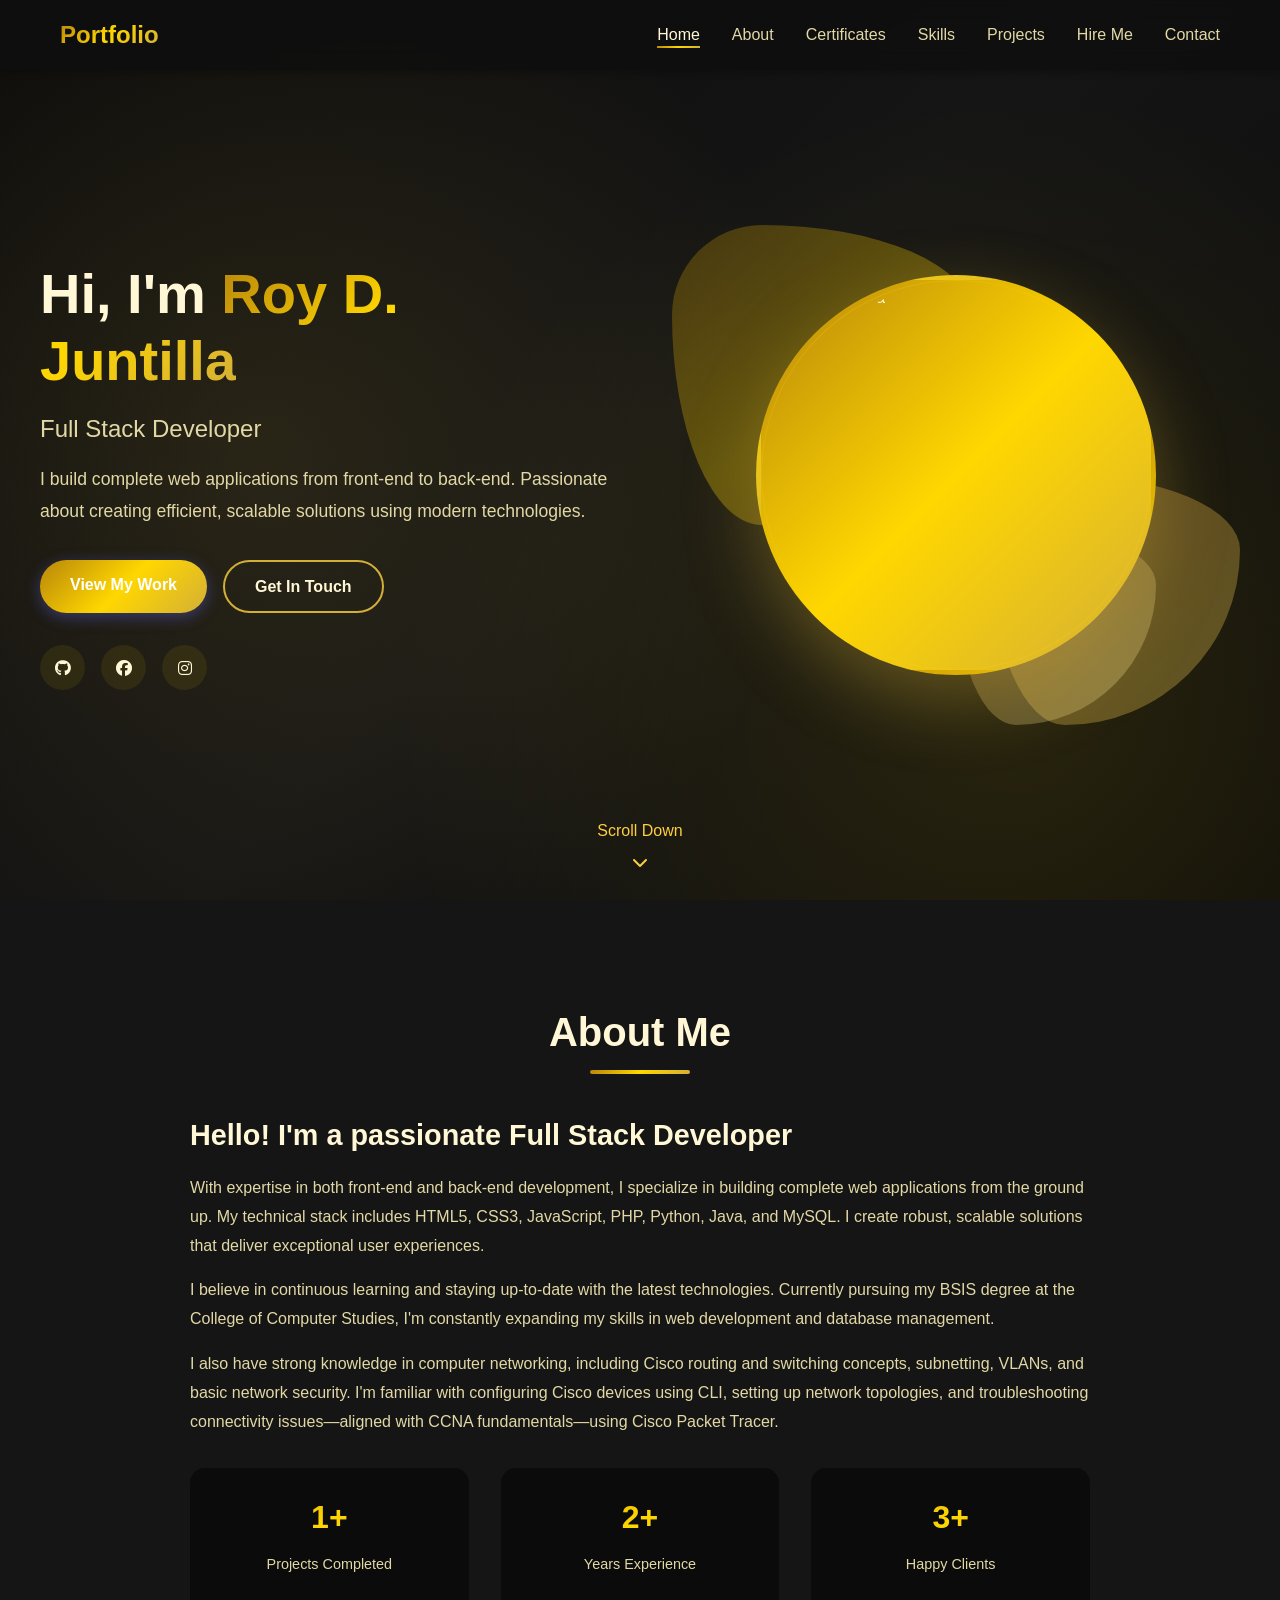
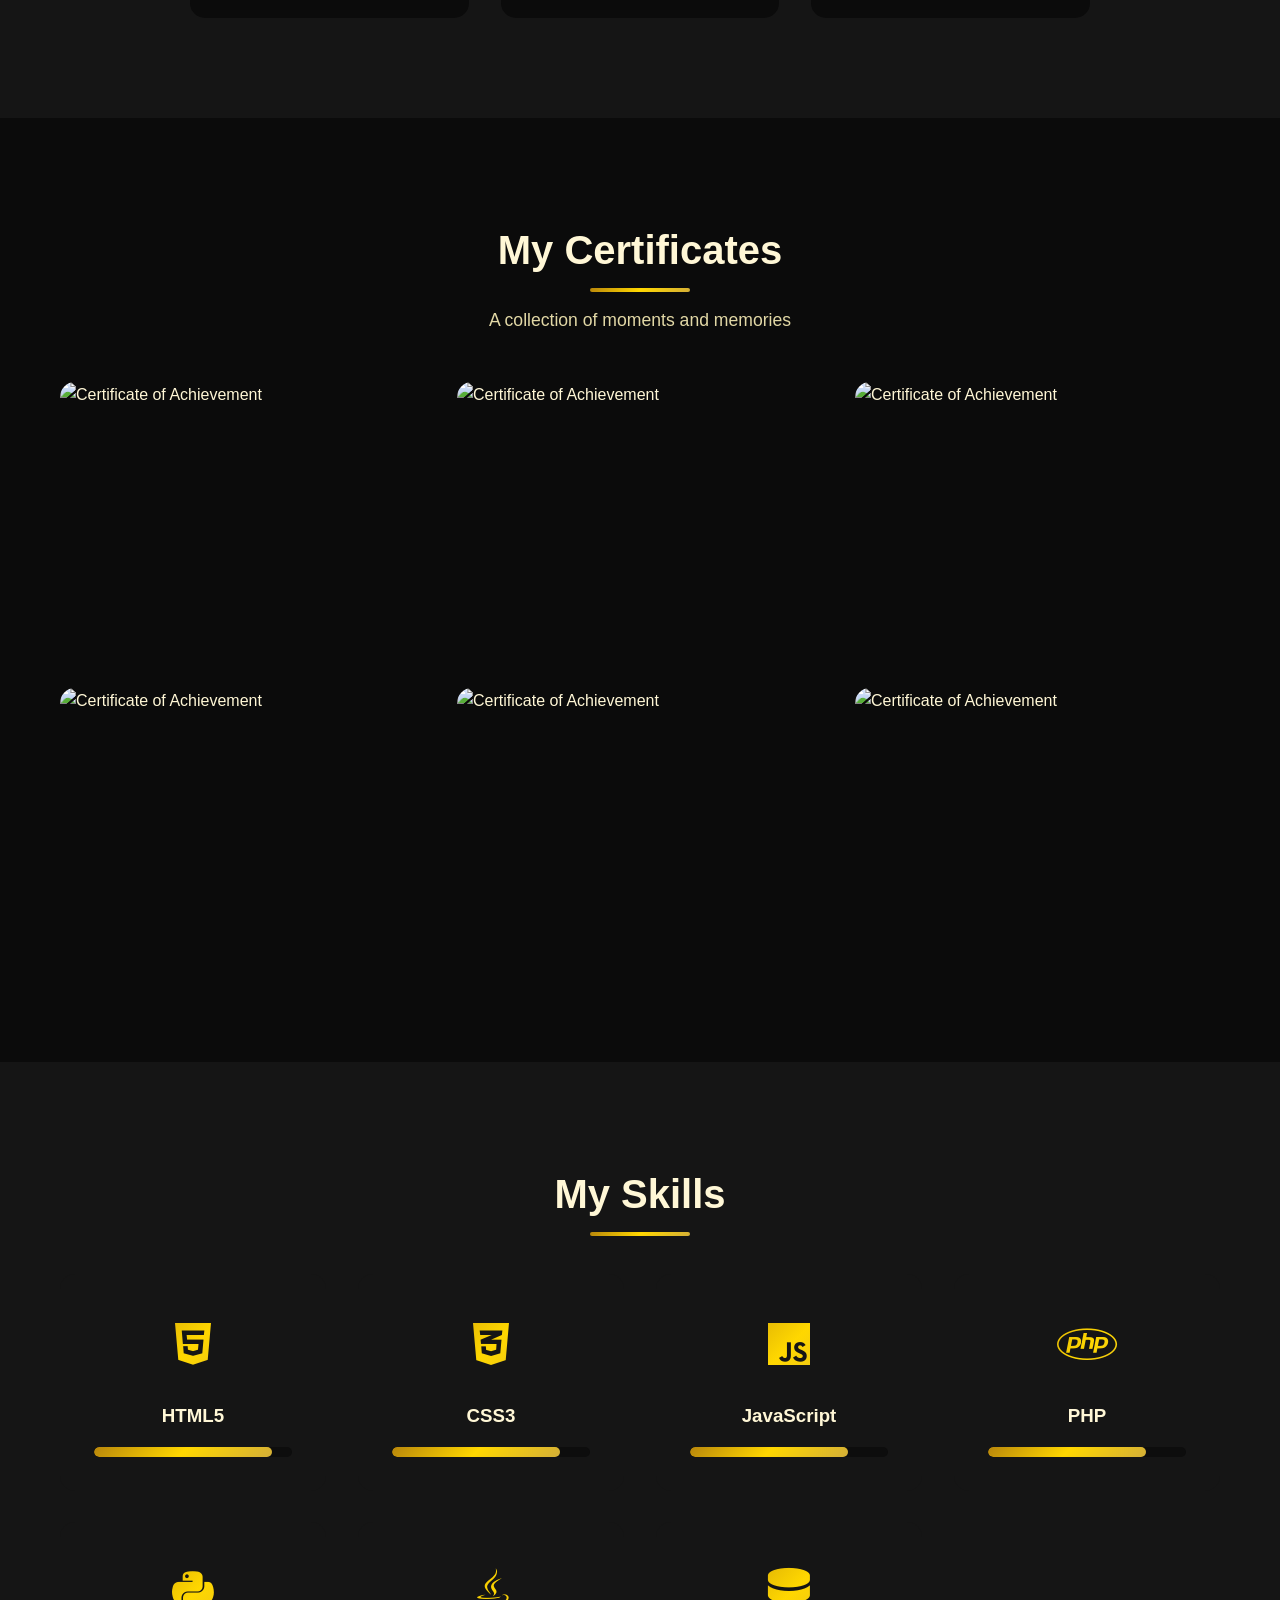
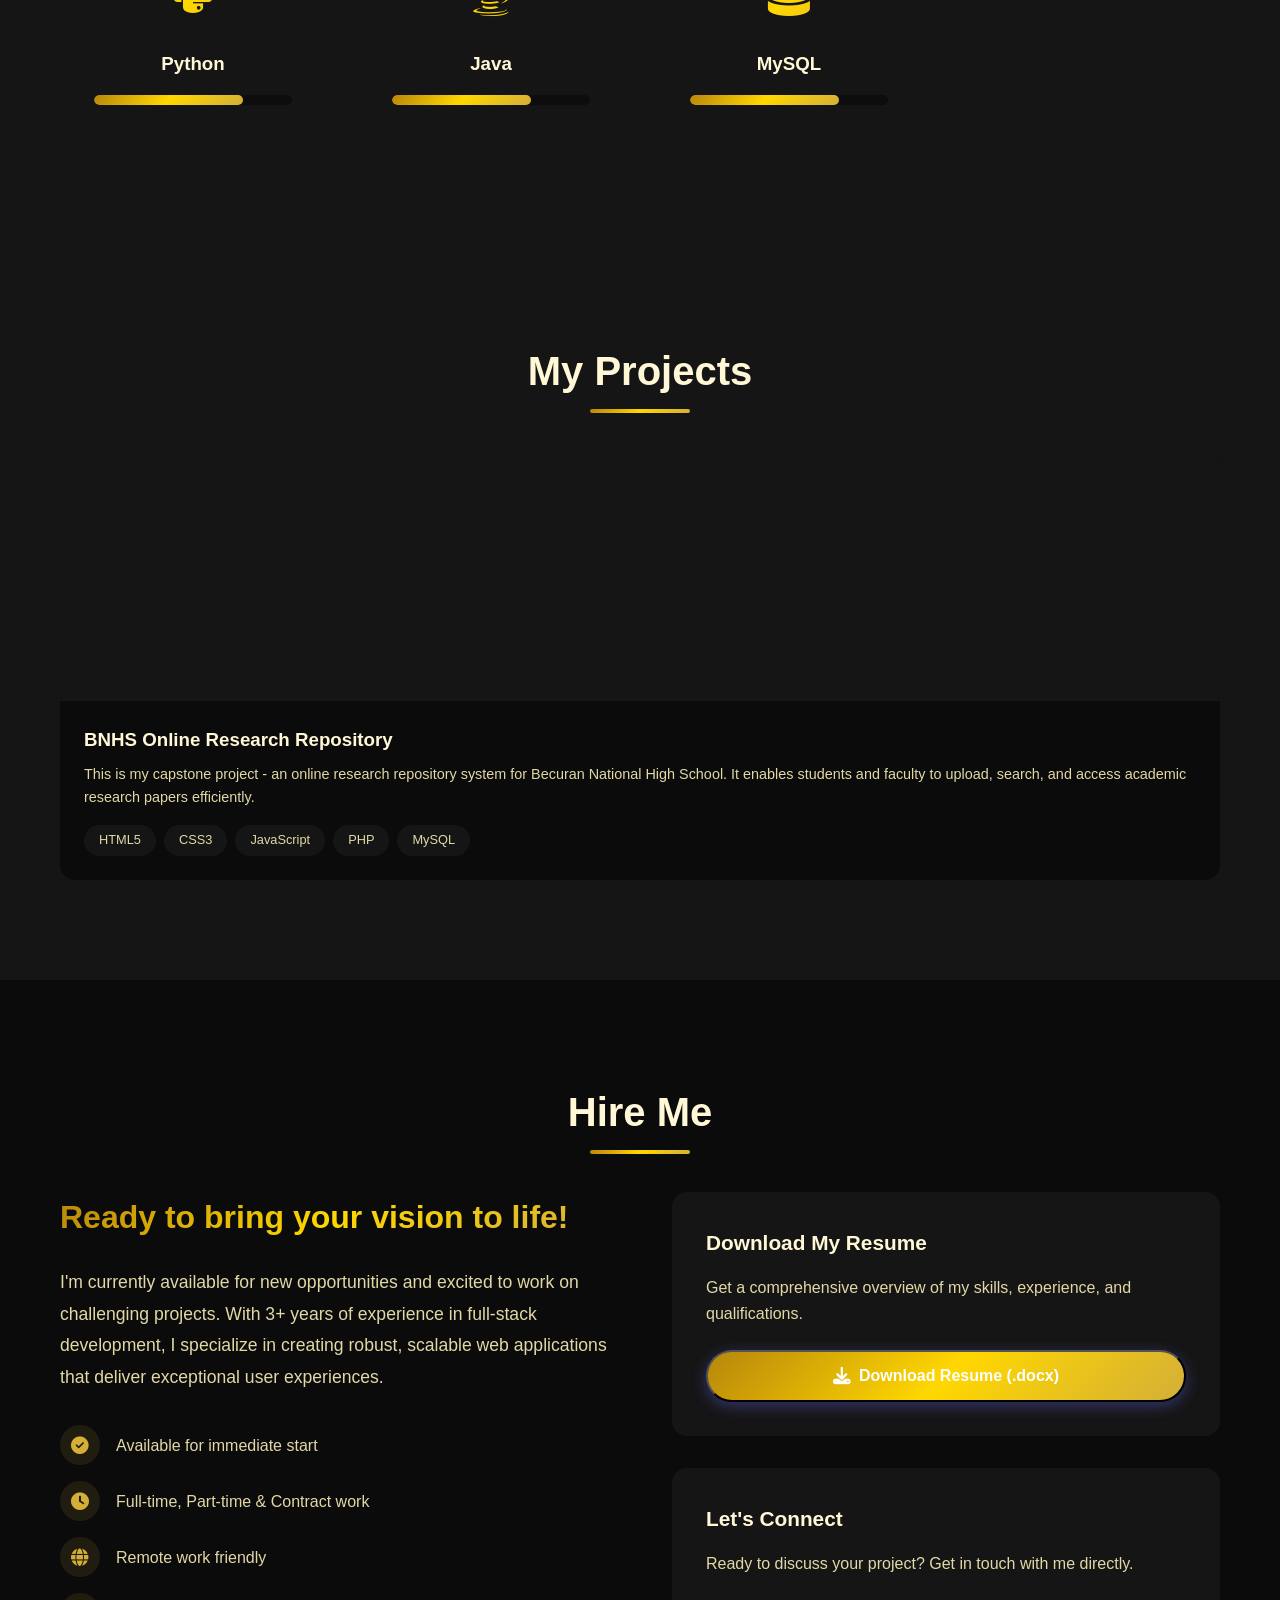
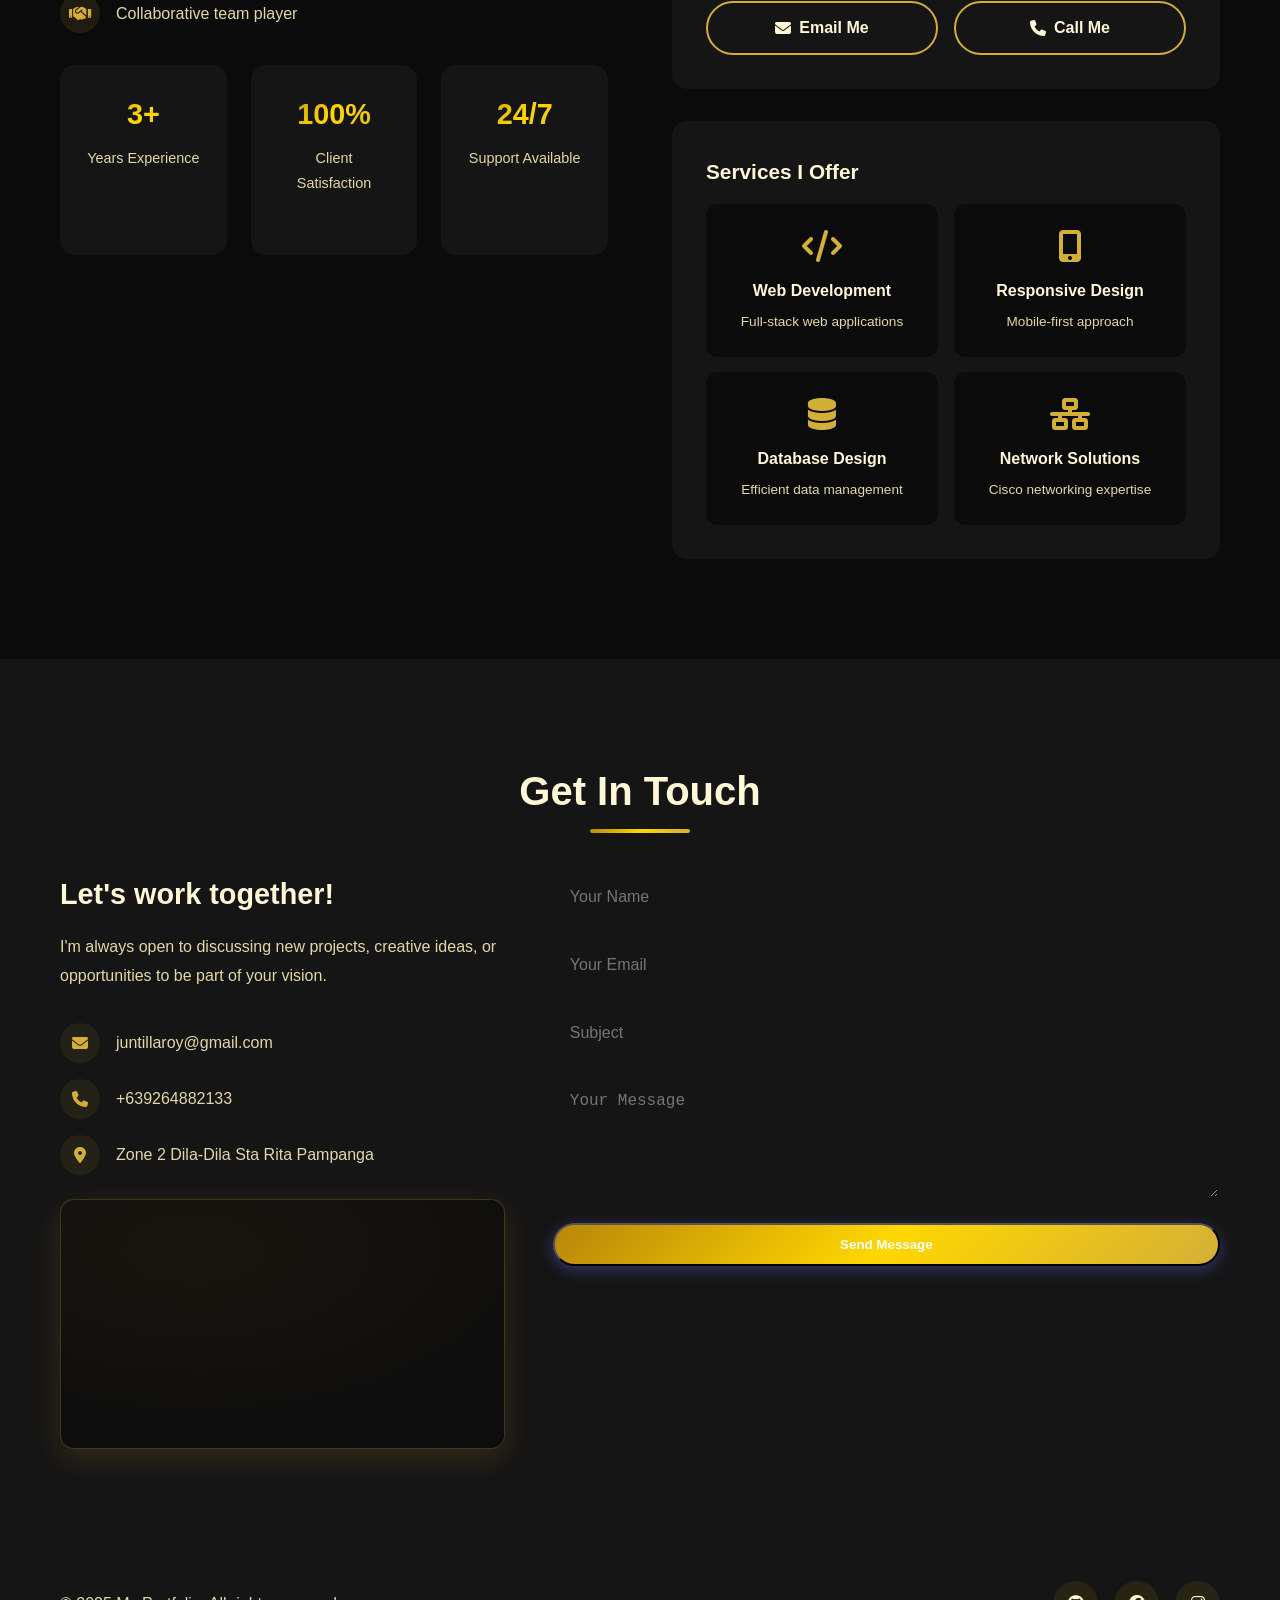
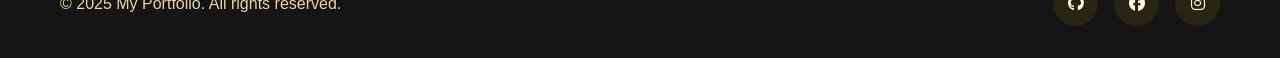
==== index.html @ 3d79cd2d "This is my Code" ====
<!DOCTYPE html>
<html lang="en">
<head>
    <meta charset="UTF-8">
    <meta name="viewport" content="width=device-width, initial-scale=1.0">
    <title>My Portfolio - Creative Developer</title>
    <link rel="stylesheet" href="style.css">
    <link rel="stylesheet" href="https://cdnjs.cloudflare.com/ajax/libs/font-awesome/6.4.0/css/all.min.css">
</head>
<body>
    <!-- Navigation -->
    <nav class="navbar">
        <div class="nav-container">
            <div class="logo">
                <span class="logo-text">Portfolio</span>
            </div>
            <ul class="nav-menu">
                <li><a href="#home" class="nav-link active">Home</a></li>
                <li><a href="#about" class="nav-link">About</a></li>
                <li><a href="#gallery" class="nav-link">Certificates</a></li>
                <li><a href="#skills" class="nav-link">Skills</a></li>
                <li><a href="#projects" class="nav-link">Projects</a></li>
                <li><a href="#hire-me" class="nav-link">Hire Me</a></li>
                <li><a href="#contact" class="nav-link">Contact</a></li>
            </ul>
            <div class="hamburger">
                <span class="bar"></span>
                <span class="bar"></span>
                <span class="bar"></span>
            </div>
        </div>
    </nav>

    <!-- Hero Section -->
    <section id="home" class="hero">
        <div class="hero-content">
            <div class="hero-text">
                <h1 class="hero-title">
                    Hi, I'm <span class="gradient-text">Roy D. Juntilla</span>
                </h1>
                <p class="hero-subtitle">Full Stack Developer</p>
                <p class="hero-description">
                    I build complete web applications from front-end to back-end.
                    Passionate about creating efficient, scalable solutions using modern technologies.
                </p>
                <div class="hero-buttons">
                    <a href="#projects" class="btn btn-primary">View My Work</a>
                    <a href="#contact" class="btn btn-secondary">Get In Touch</a>
                </div>
                <div class="social-links">
                    <a href="https://github.com/starbucks2" target="_blank" class="social-icon"><i class="fab fa-github"></i></a>
                    <a href="https://web.facebook.com/roy.juntilla.77" target="_blank" class="social-icon"><i class="fab fa-facebook"></i></a>
                    <a href="https://www.instagram.com/syntaxroy/" target="_blank" class="social-icon"><i class="fab fa-instagram"></i></a>
                </div>
            </div>
            <div class="hero-image">
                <div class="image-container tilt">
                    <img src="images/RDJ2.jpg" alt="Roy D. Juntilla" class="profile-pic">
                    <div class="floating-shape shape-1"></div>
                    <div class="floating-shape shape-2"></div>
                    <div class="floating-shape shape-3"></div>
                </div>
            </div>
        </div>
        <div class="scroll-indicator">
            <span>Scroll Down</span>
            <i class="fas fa-chevron-down"></i>
        </div>
    </section>

    <!-- About Section -->
    <section id="about" class="about">
        <div class="container">
            <h2 class="section-title">About Me</h2>
            <div class="about-content">
                <div class="about-text">
                    <h3>Hello! I'm a passionate Full Stack Developer</h3>
                    <p>
                        With expertise in both front-end and back-end development, I specialize in building
                        complete web applications from the ground up. My technical stack includes HTML5, CSS3,
                        JavaScript, PHP, Python, Java, and MySQL. I create robust, scalable solutions that
                        deliver exceptional user experiences.
                    </p>
                    <p>
                        I believe in continuous learning and staying up-to-date with the latest technologies.
                        Currently pursuing my BSIS degree at the College of Computer Studies, I'm constantly
                        expanding my skills in web development and database management.
                    </p>
                    <p>
                        I also have strong knowledge in computer networking, including Cisco routing and switching
                        concepts, subnetting, VLANs, and basic network security. I'm familiar with configuring
                        Cisco devices using CLI, setting up network topologies, and troubleshooting connectivity
                        issues—aligned with CCNA fundamentals—using Cisco Packet Tracer.
                    </p>
                    <div class="about-stats">
                        <div class="stat-item">
                            <h4>1</h4>
                            <p>Projects Completed</p>
                        </div>
                        <div class="stat-item">
                            <h4>3+</h4>
                            <p>Years Experience</p>
                        </div>
                        <div class="stat-item">
                            <h4>5</h4>
                            <p>Happy Clients</p>
                        </div>
                    </div>
                </div>
            </div>
        </div>
    </section>

    <!-- Gallery Section -->
    <section id="gallery" class="gallery">
        <div class="container">
            <h2 class="section-title">My Certificates</h2>
            <p class="gallery-description">A collection of moments and memories</p>
            <div class="gallery-grid">
                <div class="gallery-item tilt">
                    <img src="images/pmi.jpg" alt="Certificate of Achievement">
                    <div class="gallery-overlay">
                        <h3>PMI</h3>
                        <p>Project Management Institute</p>
                    </div>
                </div>
                <div class="gallery-item tilt">
                    <img src="images/ircite.jpg" alt="Certificate of Achievement">
                    <div class="gallery-overlay">
                        <h3>IRCITE</h3>
                        <p>Information Systems</p>
                    </div>
                </div>
                <div class="gallery-item tilt">
                    <img src="images/seminar.jpg" alt="Certificate of Achievement">
                    <div class="gallery-overlay">
                        <h3>Seminar</h3>
                        <p>Information Systems</p>
                    </div>
                </div>
                <div class="gallery-item tilt">
                    <img src="images/html.jpg" alt="Certificate of Achievement">
                    <div class="gallery-overlay">
                        <h3>HTML Essentials</h3>
                        <p>HTML5</p>
                    </div>
                </div>
                <div class="gallery-item tilt">
                    <img src="images/english.jpg" alt="Certificate of Achievement">
                    <div class="gallery-overlay">
                        <h3>English IT</h3>
                        <p>English for Information Technology</p>
                    </div>
                </div>
                <div class="gallery-item tilt">
                    <img src="images/data.jpg" alt="Certificate of Achievement">
                    <div class="gallery-overlay">
                        <h3>Data Science</h3>
                        <p>Introduction to Data Science</p>
                    </div>
                </div>
            </div>
        </div>
    </section>

    <!-- Lightbox Modal for Certificates -->
    <div class="lightbox" id="lightbox" aria-hidden="true" role="dialog" aria-label="Certificate Viewer">
        <button class="lightbox-close" id="lightboxClose" aria-label="Close">
            <i class="fas fa-times"></i>
        </button>
        <img id="lightboxImage" alt="Certificate preview" />
    </div>

    <!-- Skills Section -->
    <section id="skills" class="skills">
        <div class="container">
            <h2 class="section-title">My Skills</h2>
            <div class="skills-grid">
                <div class="skill-card tilt">
                    <div class="skill-icon">
                        <i class="fab fa-html5"></i>
                    </div>
                    <h3>HTML5</h3>
                    <div class="skill-bar">
                        <div class="skill-progress" data-progress="90"></div>
                    </div>
                </div>
                <div class="skill-card tilt">
                    <div class="skill-icon">
                        <i class="fab fa-css3-alt"></i>
                    </div>
                    <h3>CSS3</h3>
                    <div class="skill-bar">
                        <div class="skill-progress" data-progress="85"></div>
                    </div>
                </div>
                <div class="skill-card tilt">
                    <div class="skill-icon">
                        <i class="fab fa-js"></i>
                    </div>
                    <h3>JavaScript</h3>
                    <div class="skill-bar">
                        <div class="skill-progress" data-progress="80"></div>
                    </div>
                </div>
                <div class="skill-card tilt">
                    <div class="skill-icon">
                        <i class="fab fa-php"></i>
                    </div>
                    <h3>PHP</h3>
                    <div class="skill-bar">
                        <div class="skill-progress" data-progress="80"></div>
                    </div>
                </div>
                <div class="skill-card tilt">
                    <div class="skill-icon">
                        <i class="fab fa-python"></i>
                    </div>
                    <h3>Python</h3>
                    <div class="skill-bar">
                        <div class="skill-progress" data-progress="75"></div>
                    </div>
                </div>
                <div class="skill-card tilt">
                    <div class="skill-icon">
                        <i class="fab fa-java"></i>
                    </div>
                    <h3>Java</h3>
                    <div class="skill-bar">
                        <div class="skill-progress" data-progress="70"></div>
                    </div>
                </div>
                <div class="skill-card tilt">
                    <div class="skill-icon">
                        <i class="fas fa-database"></i>
                    </div>
                    <h3>MySQL</h3>
                    <div class="skill-bar">
                        <div class="skill-progress" data-progress="75"></div>
                    </div>
                </div>
            </div>
        </div>
    </section>

    <!-- Projects Section -->
    <section id="projects" class="projects">
        <div class="container">
            <h2 class="section-title">My Projects</h2>
            <div class="projects-grid">
                <div class="project-card tilt">
                    <div class="project-image" style="background: url('Bnhslogo.png') center/contain no-repeat, #151515; min-height: 250px; display: flex; align-items: center; justify-content: center;">
                        <div class="project-overlay">
                            <a href="https://bnhsresearchhub.com" target="_blank" class="project-link"><i class="fas fa-external-link-alt"></i></a>
                        </div>
                    </div>
                    <div class="project-info">
                        <h3>BNHS Online Research Repository </h3>
                        <p>This is my capstone project - an online research repository system for Becuran National High School. It enables students and faculty to upload, search, and access academic research papers efficiently.</p>
                        <div class="project-tags">
                            <span class="tag">HTML5</span>
                            <span class="tag">CSS3</span>
                            <span class="tag">JavaScript</span>
                            <span class="tag">PHP</span>
                            <span class="tag">MySQL</span>
                        </div>
                    </div>
                </div>
            </div>
        </div>
    </section>

    <!-- Hire Me Section -->
    <section id="hire-me" class="hire-me">
        <div class="container">
            <h2 class="section-title">Hire Me</h2>
            <div class="hire-me-content">
                <div class="hire-me-text">
                    <h3>Ready to bring your vision to life!</h3>
                    <p>
                        I'm currently available for new opportunities and excited to work on challenging projects.
                        With 3+ years of experience in full-stack development, I specialize in creating robust,
                        scalable web applications that deliver exceptional user experiences.
                    </p>
                    <div class="availability-info">
                        <div class="availability-item">
                            <i class="fas fa-check-circle"></i>
                            <span>Available for immediate start</span>
                        </div>
                        <div class="availability-item">
                            <i class="fas fa-clock"></i>
                            <span>Full-time, Part-time & Contract work</span>
                        </div>
                        <div class="availability-item">
                            <i class="fas fa-globe"></i>
                            <span>Remote work friendly</span>
                        </div>
                        <div class="availability-item">
                            <i class="fas fa-handshake"></i>
                            <span>Collaborative team player</span>
                        </div>
                    </div>
                    <div class="hire-me-stats">
                        <div class="hire-stat-item">
                            <h4>3+</h4>
                            <p>Years Experience</p>
                        </div>
                        <div class="hire-stat-item">
                            <h4>100%</h4>
                            <p>Client Satisfaction</p>
                        </div>
                        <div class="hire-stat-item">
                            <h4>24/7</h4>
                            <p>Support Available</p>
                        </div>
                    </div>
                </div>
                <div class="hire-me-actions">
                    <div class="resume-download">
                        <h4>Download My Resume</h4>
                        <p>Get a comprehensive overview of my skills, experience, and qualifications.</p>
                        <button id="downloadResume" class="btn btn-primary download-btn">
                            <i class="fas fa-download"></i>
                            Download Resume (.docx)
                        </button>
                    </div>
                    <div class="contact-quick">
                        <h4>Let's Connect</h4>
                        <p>Ready to discuss your project? Get in touch with me directly.</p>
                        <div class="quick-contact-buttons">
                            <a href="mailto:juntillaroy@gmail.com" class="btn btn-secondary">
                                <i class="fas fa-envelope"></i>
                                Email Me
                            </a>
                            <a href="tel:+639264882133" class="btn btn-secondary">
                                <i class="fas fa-phone"></i>
                                Call Me
                            </a>
                        </div>
                    </div>
                    <div class="services-offered">
                        <h4>Services I Offer</h4>
                        <div class="services-grid">
                            <div class="service-item tilt">
                                <i class="fas fa-code"></i>
                                <h5>Web Development</h5>
                                <p>Full-stack web applications</p>
                            </div>
                            <div class="service-item tilt">
                                <i class="fas fa-mobile-alt"></i>
                                <h5>Responsive Design</h5>
                                <p>Mobile-first approach</p>
                            </div>
                            <div class="service-item tilt">
                                <i class="fas fa-database"></i>
                                <h5>Database Design</h5>
                                <p>Efficient data management</p>
                            </div>
                            <div class="service-item tilt">
                                <i class="fas fa-network-wired"></i>
                                <h5>Network Solutions</h5>
                                <p>Cisco networking expertise</p>
                            </div>
                        </div>
                    </div>
                </div>
            </div>
        </div>
    </section>

    <!-- Contact Section -->
    <section id="contact" class="contact">
        <div class="container">
            <h2 class="section-title">Get In Touch</h2>
            <div class="contact-content">
                <div class="contact-info">
                    <h3>Let's work together!</h3>
                    <p>I'm always open to discussing new projects, creative ideas, or opportunities to be part of your vision.</p>
                    <div class="contact-details">
                        <div class="contact-item">
                            <i class="fas fa-envelope"></i>
                            <span>juntillaroy@gmail.com</span>
                        </div>
                        <div class="contact-item">
                            <i class="fas fa-phone"></i>
                            <span>+639264882133</span>
                        </div>
                        <div class="contact-item">
                            <i class="fas fa-map-marker-alt"></i>
                            <span>Zone 2 Dila-Dila Sta Rita Pampanga</span>
                        </div>
                    </div>
                    <!-- Embedded Google Map -->
                    <div class="map-container tilt" aria-label="Google Map location">
                        <iframe
                            title="Location Map"
                            src="https://www.google.com/maps/embed?pb=!1m16!1m12!1m3!1d963.40173751096!2d120.58262903022155!3d15.01450837509716!2m3!1f0!2f0!3f0!3m2!1i1024!2i768!4f13.1!2m1!1sZone%202%20Dila-Dila%20Sta%20Rita%20Pampang!5e0!3m2!1sen!2sph!4v1762928130673!5m2!1sen!2sph"
                            width="600" height="450" style="border:0;"
                            allowfullscreen=""
                            loading="lazy"
                            referrerpolicy="no-referrer-when-downgrade"></iframe>
                    </div>
                </div>
                <form class="contact-form">
                    <div class="form-group">
                        <input type="text" placeholder="Your Name" required>
                    </div>
                    <div class="form-group">
                        <input type="email" placeholder="Your Email" required>
                    </div>
                    <div class="form-group">
                        <input type="text" placeholder="Subject" required>
                    </div>
                    <div class="form-group">
                        <textarea placeholder="Your Message" rows="5" required></textarea>
                    </div>
                    <button type="submit" class="btn btn-primary">Send Message</button>
                </form>
            </div>
        </div>
    </section>

    <!-- Footer -->
    <footer class="footer">
        <div class="container">
            <p>&copy; 2025 My Portfolio. All rights reserved.</p>
            <div class="footer-social">
                <a href="https://github.com/starbucks2" target="_blank" class="social-icon"><i class="fab fa-github"></i></a>
                <a href="https://web.facebook.com/roy.juntilla.77" target="_blank" class="social-icon"><i class="fab fa-facebook"></i></a>
                <a href="https://www.instagram.com/syntaxroy/" target="_blank" class="social-icon"><i class="fab fa-instagram"></i></a>
            </div>
        </div>
    </footer>

    <script src="script.js"></script>
</body>
</html>
---- style.css ----
/* ===== CSS Reset & Base Styles ===== */
* {
    margin: 0;
    padding: 0;
    box-sizing: border-box;
}

/* ===== 3D Tilt Shine Layer ===== */
.tilt {
    position: relative;
    transform-style: preserve-3d;
    will-change: transform;
}

.tilt::after {
    content: '';
    position: absolute;
    inset: 0;
    pointer-events: none;
    background: linear-gradient(225deg, rgba(255,255,255,0.0) 40%, rgba(255, 215, 0, 0.12) 60%, rgba(255,255,255,0.0) 80%);
    opacity: var(--shine, 0);
    transition: opacity 0.2s ease;
}

:root {
    /* Golden theme */
    --primary-color: #d4af37; /* metallic gold */
    --secondary-color: #ffcf40; /* bright gold */
    --accent-color: #ffd700; /* golden yellow */
    --dark-bg: #0b0b0b; /* deep near-black */
    --light-bg: #151515; /* dark panel */
    --text-primary: #fff7d6; /* warm light */
    --text-secondary: #e2d8a6; /* muted warm */
    --gradient-1: linear-gradient(135deg, #b8860b 0%, #ffd700 50%, #d4af37 100%);
    --gradient-2: linear-gradient(135deg, #ffb347 0%, #ffe259 100%);
    --gradient-3: linear-gradient(135deg, #c7902f 0%, #fff5a3 100%);
    --gradient-4: linear-gradient(135deg, #f6d365 0%, #fda085 100%);
}

html {
    scroll-behavior: smooth;
}

body {
    font-family: 'Segoe UI', Tahoma, Geneva, Verdana, sans-serif;
    background: radial-gradient(1200px 800px at 20% 10%, rgba(212, 175, 55, 0.08), transparent 60%),
                radial-gradient(1000px 600px at 80% 30%, rgba(255, 215, 0, 0.06), transparent 60%),
                var(--dark-bg);
    color: var(--text-primary);
    line-height: 1.6;
    overflow-x: hidden;
}

/* Subtle animated golden particles/glow */
body::before {
    content: '';
    position: fixed;
    inset: 0;
    pointer-events: none;
    background: radial-gradient(circle at 30% 20%, rgba(255, 223, 107, 0.08) 0%, transparent 40%),
                radial-gradient(circle at 70% 80%, rgba(212, 175, 55, 0.06) 0%, transparent 45%);
    animation: bg-glow 12s ease-in-out infinite alternate;
    z-index: 0;
}

@keyframes bg-glow {
    0% { filter: hue-rotate(0deg) brightness(1); }
    100% { filter: hue-rotate(10deg) brightness(1.1); }
}

.container {
    max-width: 1200px;
    margin: 0 auto;
    padding: 0 20px;
}

/* ===== Navigation Bar ===== */
.navbar {
    position: fixed;
    top: 0;
    width: 100%;
    background: rgba(15, 15, 15, 0.9);
    backdrop-filter: blur(10px);
    z-index: 1000;
    padding: 1rem 0;
    box-shadow: 0 4px 6px rgba(0, 0, 0, 0.1);
}

.nav-container {
    max-width: 1200px;
    margin: 0 auto;
    padding: 0 20px;
    display: flex;
    justify-content: space-between;
    align-items: center;
}

.logo-text {
    font-size: 1.5rem;
    font-weight: bold;
    background: var(--gradient-1);
    -webkit-background-clip: text;
    -webkit-text-fill-color: transparent;
    background-clip: text;
}

.nav-menu {
    display: flex;
    list-style: none;
    gap: 2rem;
}

.nav-link {
    color: var(--text-secondary);
    text-decoration: none;
    font-weight: 500;
    transition: all 0.3s ease;
    position: relative;
}

.nav-link::after {
    content: '';
    position: absolute;
    bottom: -5px;
    left: 0;
    width: 0;
    height: 2px;
    background: var(--gradient-1);
    transition: width 0.3s ease;
}

.nav-link:hover,
.nav-link.active {
    color: var(--text-primary);
}

.nav-link:hover::after,
.nav-link.active::after {
    width: 100%;
}

.hamburger {
    display: none;
    flex-direction: column;
    cursor: pointer;
}

.hamburger .bar {
    width: 25px;
    height: 3px;
    background: var(--text-primary);
    margin: 3px 0;
    transition: 0.3s;
}

/* ===== Hero Section ===== */
.hero {
    min-height: 100vh;
    display: flex;
    align-items: center;
    justify-content: center;
    position: relative;
    padding: 100px 20px 50px;
    background: linear-gradient(135deg, #0b0b0b 0%, #151515 50%, #0b0b0b 100%);
    overflow: hidden;
    perspective: 1000px; /* enable 3D */
}

.hero::before {
    content: '';
    position: absolute;
    top: 0;
    left: 0;
    right: 0;
    bottom: 0;
    background: 
        radial-gradient(circle at 20% 50%, rgba(212, 175, 55, 0.12) 0%, transparent 50%),
        radial-gradient(circle at 80% 80%, rgba(255, 215, 0, 0.1) 0%, transparent 50%);
    animation: pulse 8s ease-in-out infinite;
}

@keyframes pulse {
    0%, 100% { opacity: 1; }
    50% { opacity: 0.5; }
}

.hero-content {
    max-width: 1200px;
    display: grid;
    grid-template-columns: 1fr 1fr;
    gap: 4rem;
    align-items: center;
    position: relative;
    z-index: 1;
}

.hero-title {
    font-size: 3.5rem;
    font-weight: 800;
    margin-bottom: 1rem;
    line-height: 1.2;
}

.gradient-text {
    background: var(--gradient-1);
    -webkit-background-clip: text;
    -webkit-text-fill-color: transparent;
    background-clip: text;
    animation: gradient-shift 3s ease infinite;
}

@keyframes gradient-shift {
    0%, 100% { filter: hue-rotate(0deg); }
    50% { filter: hue-rotate(20deg); }
}

.hero-subtitle {
    font-size: 1.5rem;
    color: var(--text-secondary);
    margin-bottom: 1rem;
}

.hero-description {
    font-size: 1.1rem;
    color: var(--text-secondary);
    margin-bottom: 2rem;
    line-height: 1.8;
}

.hero-buttons {
    display: flex;
    gap: 1rem;
    margin-bottom: 2rem;
}

.btn {
    padding: 12px 30px;
    border-radius: 50px;
    text-decoration: none;
    font-weight: 600;
    transition: all 0.3s ease;
    display: inline-block;
}

.btn-primary {
    background: var(--gradient-1);
    color: white;
    box-shadow: 0 4px 15px rgba(99, 102, 241, 0.4);
}

.btn-primary:hover {
    transform: translateY(-3px);
    box-shadow: 0 6px 20px rgba(99, 102, 241, 0.6);
}

.btn-secondary {
    background: transparent;
    color: var(--text-primary);
    border: 2px solid var(--primary-color);
}

.btn-secondary:hover {
    background: var(--primary-color);
    transform: translateY(-3px);
}

.social-links {
    display: flex;
    gap: 1rem;
}

.social-icon {
    width: 45px;
    height: 45px;
    border-radius: 50%;
    background: rgba(255, 215, 0, 0.08);
    display: flex;
    align-items: center;
    justify-content: center;
    color: var(--text-primary);
    text-decoration: none;
    transition: all 0.3s ease;
}

.social-icon:hover {
    background: var(--gradient-1);
    transform: translateY(-5px) rotate(360deg);
    box-shadow: 0 5px 15px rgba(212, 175, 55, 0.35);
}

.hero-image {
    position: relative;
    height: 500px;
}

.image-container {
    position: relative;
    width: 100%;
    height: 100%;
    display: flex;
    align-items: center;
    justify-content: center;
    transform-style: preserve-3d; /* 3D children */
}

.profile-pic {
    width: 400px;
    height: 400px;
    border-radius: 50%;
    object-fit: cover;
    border: 5px solid transparent;
    background: var(--gradient-1);
    padding: 5px;
    box-shadow: 0 25px 70px rgba(212, 175, 55, 0.35), 0 0 0 1px rgba(255, 215, 0, 0.2) inset;
    position: relative;
    z-index: 2;
    animation: profile-float 3s ease-in-out infinite;
    transform: translateZ(40px);
}

@keyframes profile-float {
    0%, 100% {
        transform: translateY(0px);
    }
    50% {
        transform: translateY(-20px);
    }
}

.floating-shape {
    position: absolute;
    border-radius: 30% 70% 70% 30% / 30% 30% 70% 70%;
    animation: float 6s ease-in-out infinite;
    z-index: 1;
    filter: blur(0.2px);
}

.shape-1 {
    width: 300px;
    height: 300px;
    background: var(--gradient-1);
    opacity: 0.3;
    top: 0;
    left: 0;
    animation-delay: 0s;
    transform: translateZ(10px);
}

.shape-2 {
    width: 250px;
    height: 250px;
    background: var(--gradient-2);
    opacity: 0.3;
    top: 50%;
    right: 0;
    animation-delay: 2s;
    transform: translateZ(20px);
}

.shape-3 {
    width: 200px;
    height: 200px;
    background: var(--gradient-3);
    opacity: 0.3;
    bottom: 0;
    left: 50%;
    animation-delay: 4s;
    transform: translateZ(30px);
}

@keyframes float {
    0%, 100% {
        transform: translateY(0) rotate(0deg);
        border-radius: 30% 70% 70% 30% / 30% 30% 70% 70%;
    }
    50% {
        transform: translateY(-30px) rotate(180deg);
        border-radius: 70% 30% 30% 70% / 70% 70% 30% 30%;
    }
}

.scroll-indicator {
    position: absolute;
    bottom: 30px;
    left: 50%;
    transform: translateX(-50%);
    display: flex;
    flex-direction: column;
    align-items: center;
    gap: 10px;
    color: var(--secondary-color);
    animation: bounce 2s infinite;
}

@keyframes bounce {
    0%, 100% { transform: translateX(-50%) translateY(0); }
    50% { transform: translateX(-50%) translateY(-10px); }
}

/* ===== About Section ===== */
.about {
    padding: 100px 20px;
    background: var(--light-bg);
}

.section-title {
    font-size: 2.5rem;
    text-align: center;
    margin-bottom: 3rem;
    position: relative;
}

.section-title::after {
    content: '';
    position: absolute;
    bottom: -10px;
    left: 50%;
    transform: translateX(-50%);
    width: 100px;
    height: 4px;
    background: var(--gradient-1);
    border-radius: 2px;
}

.about-content {
    max-width: 900px;
    margin: 0 auto;
}

.about-text h3 {
    font-size: 1.8rem;
    margin-bottom: 1rem;
    color: var(--text-primary);
}

.about-text p {
    color: var(--text-secondary);
    margin-bottom: 1rem;
    line-height: 1.8;
}

.about-stats {
    display: grid;
    grid-template-columns: repeat(3, 1fr);
    gap: 2rem;
    margin-top: 2rem;
}

.stat-item {
    text-align: center;
    padding: 1.5rem;
    background: var(--dark-bg);
    border-radius: 15px;
    transition: all 0.3s ease;
}

.stat-item:hover {
    transform: translateY(-10px);
    box-shadow: 0 10px 30px rgba(212, 175, 55, 0.25);
}

.stat-item h4 {
    font-size: 2rem;
    background: var(--gradient-1);
    -webkit-background-clip: text;
    -webkit-text-fill-color: transparent;
    background-clip: text;
    margin-bottom: 0.5rem;
}

.stat-item p {
    color: var(--text-secondary);
    font-size: 0.9rem;
}

/* ===== Gallery Section ===== */
.gallery {
    padding: 100px 20px;
    background: var(--dark-bg);
}

.gallery-description {
    text-align: center;
    color: var(--text-secondary);
    font-size: 1.1rem;
    margin-bottom: 3rem;
    margin-top: -1.5rem;
}

.gallery-grid {
    display: grid;
    grid-template-columns: repeat(auto-fit, minmax(300px, 1fr));
    gap: 2rem;
}

.gallery-item {
    position: relative;
    border-radius: 15px;
    overflow: hidden;
    cursor: pointer;
    transition: all 0.3s ease;
    aspect-ratio: 4/3;
}

.gallery-item img {
    width: 100%;
    height: 100%;
    object-fit: cover;
    transition: transform 0.5s ease;
}

.gallery-item:hover img {
    transform: scale(1.1);
}

.gallery-overlay {
    position: absolute;
    top: 0;
    left: 0;
    right: 0;
    bottom: 0;
    background: linear-gradient(to top, rgba(0, 0, 0, 0.9) 0%, rgba(212, 175, 55, 0.08) 50%, transparent 100%);
    display: flex;
    flex-direction: column;
    justify-content: flex-end;
    padding: 1.5rem;
    opacity: 0;
    transition: opacity 0.3s ease;
}

.gallery-item:hover .gallery-overlay {
    opacity: 1;
}

/* ===== Lightbox Modal ===== */
.lightbox {
    position: fixed;
    inset: 0;
    background: rgba(0,0,0,0.85);
    display: none;
    align-items: center;
    justify-content: center;
    z-index: 2000;
    backdrop-filter: blur(4px);
}

.lightbox.open {
    display: flex;
}

.lightbox img {
    max-width: 90vw;
    max-height: 85vh;
    border-radius: 12px;
    box-shadow: 0 20px 60px rgba(212, 175, 55, 0.25), 0 0 0 1px rgba(255, 215, 0, 0.15) inset;
}

.lightbox-close {
    position: absolute;
    top: 20px;
    right: 20px;
    width: 44px;
    height: 44px;
    border-radius: 50%;
    border: 1px solid rgba(212,175,55,0.5);
    background: radial-gradient(circle at 30% 30%, rgba(212,175,55,0.25), rgba(0,0,0,0.6));
    color: var(--text-primary);
    display: flex;
    align-items: center;
    justify-content: center;
    cursor: pointer;
    transition: transform 0.2s ease, box-shadow 0.2s ease;
}

.lightbox-close:hover {
    transform: scale(1.05);
    box-shadow: 0 8px 20px rgba(212, 175, 55, 0.25);
}

.gallery-overlay h3 {
    color: var(--text-primary);
    font-size: 1.3rem;
    margin-bottom: 0.5rem;
}

.gallery-overlay p {
    color: var(--text-secondary);
    font-size: 0.9rem;
}

/* ===== Skills Section ===== */
.skills {
    padding: 100px 20px;
    background: var(--light-bg);
}

.skills-grid {
    display: grid;
    grid-template-columns: repeat(auto-fit, minmax(250px, 1fr));
    gap: 2rem;
}

.skill-card {
    background: var(--light-bg);
    padding: 2rem;
    border-radius: 15px;
    text-align: center;
    transition: all 0.3s ease;
    border: 2px solid transparent;
}

.skill-card:hover {
    transform: translateY(-10px);
    border-color: var(--primary-color);
    box-shadow: 0 10px 30px rgba(212, 175, 55, 0.25);
}

.skill-icon {
    font-size: 3rem;
    margin-bottom: 1rem;
    background: var(--gradient-1);
    -webkit-background-clip: text;
    -webkit-text-fill-color: transparent;
    background-clip: text;
}

.skill-card h3 {
    margin-bottom: 1rem;
    color: var(--text-primary);
}

.skill-bar {
    width: 100%;
    height: 10px;
    background: #0d0d0d;
    border-radius: 10px;
    overflow: hidden;
}

.skill-progress {
    height: 100%;
    background: var(--gradient-1);
    border-radius: 10px;
    width: 0;
    transition: width 1s ease;
}

/* ===== Projects Section ===== */
.projects {
    padding: 100px 20px;
    background: var(--light-bg);
}

.projects-grid {
    display: grid;
    grid-template-columns: repeat(auto-fit, minmax(300px, 1fr));
    gap: 2rem;
}

.project-card {
    background: var(--dark-bg);
    border-radius: 15px;
    overflow: hidden;
    transition: all 0.3s ease;
}

.project-card:hover {
    transform: translateY(-10px);
    box-shadow: 0 15px 40px rgba(212, 175, 55, 0.25);
}

.project-image {
    height: 200px;
    background: var(--gradient-1);
    position: relative;
    overflow: hidden;
}

.project-overlay {
    position: absolute;
    top: 0;
    left: 0;
    right: 0;
    bottom: 0;
    background: rgba(0, 0, 0, 0.8);
    display: flex;
    align-items: center;
    justify-content: center;
    opacity: 0;
    transition: opacity 0.3s ease;
}

.project-card:hover .project-overlay {
    opacity: 1;
}

.project-link {
    width: 50px;
    height: 50px;
    background: white;
    border-radius: 50%;
    display: flex;
    align-items: center;
    justify-content: center;
    color: var(--dark-bg);
    text-decoration: none;
    transition: all 0.3s ease;
    box-shadow: 0 10px 25px rgba(212, 175, 55, 0.3);
}

.project-link:hover {
    transform: scale(1.2) rotate(360deg);
}

.project-info {
    padding: 1.5rem;
}

.project-info h3 {
    margin-bottom: 0.5rem;
    color: var(--text-primary);
}

.project-info p {
    color: var(--text-secondary);
    margin-bottom: 1rem;
    font-size: 0.9rem;
}

.project-tags {
    display: flex;
    gap: 0.5rem;
    flex-wrap: wrap;
}

.tag {
    padding: 5px 15px;
    background: var(--light-bg);
    border-radius: 20px;
    font-size: 0.8rem;
    color: var(--text-secondary);
}

/* ===== Hire Me Section ===== */
.hire-me {
    padding: 100px 20px;
    background: var(--dark-bg);
}

.hire-me-content {
    display: grid;
    grid-template-columns: 1fr 1fr;
    gap: 4rem;
    align-items: start;
}

.hire-me-text h3 {
    font-size: 2rem;
    margin-bottom: 1.5rem;
    background: var(--gradient-1);
    -webkit-background-clip: text;
    -webkit-text-fill-color: transparent;
    background-clip: text;
}

.hire-me-text p {
    color: var(--text-secondary);
    margin-bottom: 2rem;
    line-height: 1.8;
    font-size: 1.1rem;
}

.availability-info {
    display: flex;
    flex-direction: column;
    gap: 1rem;
    margin-bottom: 2rem;
}

.availability-item {
    display: flex;
    align-items: center;
    gap: 1rem;
    color: var(--text-secondary);
}

.availability-item i {
    width: 40px;
    height: 40px;
    background: rgba(212, 175, 55, 0.1);
    border-radius: 50%;
    display: flex;
    align-items: center;
    justify-content: center;
    color: var(--primary-color);
    font-size: 1.1rem;
}

.hire-me-stats {
    display: grid;
    grid-template-columns: repeat(3, 1fr);
    gap: 1.5rem;
    margin-top: 2rem;
}

.hire-stat-item {
    text-align: center;
    padding: 1.5rem;
    background: var(--light-bg);
    border-radius: 15px;
    transition: all 0.3s ease;
    border: 2px solid transparent;
}

.hire-stat-item:hover {
    transform: translateY(-5px);
    border-color: var(--primary-color);
    box-shadow: 0 10px 30px rgba(212, 175, 55, 0.25);
}

.hire-stat-item h4 {
    font-size: 1.8rem;
    background: var(--gradient-1);
    -webkit-background-clip: text;
    -webkit-text-fill-color: transparent;
    background-clip: text;
    margin-bottom: 0.5rem;
}

.hire-stat-item p {
    color: var(--text-secondary);
    font-size: 0.9rem;
}

.hire-me-actions {
    display: flex;
    flex-direction: column;
    gap: 2rem;
}

.resume-download,
.contact-quick,
.services-offered {
    background: var(--light-bg);
    padding: 2rem;
    border-radius: 15px;
    border: 2px solid transparent;
    transition: all 0.3s ease;
}

.resume-download:hover,
.contact-quick:hover,
.services-offered:hover {
    border-color: var(--primary-color);
    box-shadow: 0 10px 30px rgba(212, 175, 55, 0.15);
}

.resume-download h4,
.contact-quick h4,
.services-offered h4 {
    color: var(--text-primary);
    margin-bottom: 1rem;
    font-size: 1.3rem;
}

.resume-download p,
.contact-quick p {
    color: var(--text-secondary);
    margin-bottom: 1.5rem;
    line-height: 1.6;
}

.download-btn {
    width: 100%;
    display: flex;
    align-items: center;
    justify-content: center;
    gap: 0.5rem;
    font-size: 1rem;
    padding: 15px 30px;
    transition: all 0.3s ease;
}

.download-btn:hover {
    transform: translateY(-3px);
    box-shadow: 0 8px 25px rgba(212, 175, 55, 0.4);
}

.download-btn i {
    font-size: 1.1rem;
}

.quick-contact-buttons {
    display: flex;
    gap: 1rem;
    flex-wrap: wrap;
}

.quick-contact-buttons .btn {
    flex: 1;
    display: flex;
    align-items: center;
    justify-content: center;
    gap: 0.5rem;
    min-width: 120px;
}

.services-grid {
    display: grid;
    grid-template-columns: repeat(2, 1fr);
    gap: 1rem;
}

.service-item {
    background: var(--dark-bg);
    padding: 1.5rem;
    border-radius: 12px;
    text-align: center;
    transition: all 0.3s ease;
    border: 2px solid transparent;
}

.service-item:hover {
    border-color: var(--primary-color);
    transform: translateY(-5px);
    box-shadow: 0 8px 20px rgba(212, 175, 55, 0.2);
}

.service-item i {
    font-size: 2rem;
    color: var(--primary-color);
    margin-bottom: 1rem;
    display: block;
}

.service-item h5 {
    color: var(--text-primary);
    margin-bottom: 0.5rem;
    font-size: 1rem;
}

.service-item p {
    color: var(--text-secondary);
    font-size: 0.85rem;
    line-height: 1.4;
}

/* ===== Contact Section ===== */
.contact {
    padding: 100px 20px;
    background: var(--light-bg);
}

.contact-content {
    display: grid;
    grid-template-columns: 1fr 1.5fr;
    gap: 3rem;
}

.contact-info h3 {
    font-size: 1.8rem;
    margin-bottom: 1rem;
}

.contact-info p {
    color: var(--text-secondary);
    margin-bottom: 2rem;
    line-height: 1.8;
}

.contact-details {
    display: flex;
    flex-direction: column;
    gap: 1rem;
}

.contact-item {
    display: flex;
    align-items: center;
    gap: 1rem;
    color: var(--text-secondary);
}

.contact-item i {
    width: 40px;
    height: 40px;
    background: rgba(212, 175, 55, 0.08);
    border-radius: 50%;
    display: flex;
    align-items: center;
    justify-content: center;
    color: var(--primary-color);
}

.contact-form {
    display: flex;
    flex-direction: column;
    gap: 1rem;
}

/* Embedded Map */
.map-container {
    margin-top: 1.5rem;
    width: 100%;
    aspect-ratio: 16 / 9;
    border-radius: 14px;
    overflow: hidden;
    border: 1px solid rgba(212, 175, 55, 0.25);
    box-shadow: 0 10px 30px rgba(212, 175, 55, 0.15);
    background: radial-gradient(600px 300px at 30% 20%, rgba(212,175,55,0.06), transparent 60%), #0d0d0d;
}

.map-container iframe {
    width: 100%;
    height: 100%;
    border: 0;
    filter: saturate(1.1) contrast(1.05);
}

.form-group input,
.form-group textarea {
    width: 100%;
    padding: 15px;
    background: var(--light-bg);
    border: 2px solid transparent;
    border-radius: 10px;
    color: var(--text-primary);
    font-size: 1rem;
    transition: all 0.3s ease;
}

.form-group input:focus,
.form-group textarea:focus {
    outline: none;
    border-color: var(--primary-color);
    box-shadow: 0 0 15px rgba(212, 175, 55, 0.25);
}

.form-group textarea {
    resize: vertical;
    min-height: 120px;
}

/* ===== Footer ===== */
.footer {
    padding: 2rem 20px;
    background: var(--light-bg);
    text-align: center;
}

.footer .container {
    display: flex;
    justify-content: space-between;
    align-items: center;
}

.footer p {
    color: var(--text-secondary);
}

.footer-social {
    display: flex;
    gap: 1rem;
}

/* ===== Responsive Design ===== */
@media (max-width: 768px) {
    .hamburger {
        display: flex;
    }

    .nav-menu {
        position: fixed;
        left: -100%;
        top: 70px;
        flex-direction: column;
        background: #111;
        width: 100%;
        text-align: center;
        transition: 0.3s;
        padding: 2rem 0;
    }

    .nav-menu.active {
        left: 0;
    }

    .hero-content {
        grid-template-columns: 1fr;
        text-align: center;
    }

    .hero-title {
        font-size: 2.5rem;
    }

    .hero-buttons {
        justify-content: center;
        flex-wrap: wrap;
    }

    .hero-image {
        height: 300px;
    }

    .about-content {
        grid-template-columns: 1fr;
        text-align: center;
    }

    .about-img-wrapper {
        margin: 0 auto;
    }

    .about-stats {
        grid-template-columns: 1fr;
    }

    .contact-content {
        grid-template-columns: 1fr;
    }

    .hire-me-content {
        grid-template-columns: 1fr;
        gap: 2rem;
    }

    .hire-me-stats {
        grid-template-columns: 1fr;
    }

    .services-grid {
        grid-template-columns: 1fr;
    }

    .quick-contact-buttons {
        flex-direction: column;
    }

    .footer .container {
        flex-direction: column;
        gap: 1rem;
    }
}

@media (max-width: 480px) {
    .hero-title {
        font-size: 2rem;
    }

    .section-title {
        font-size: 2rem;
    }

    .skills-grid {
        grid-template-columns: 1fr;
    }

    .projects-grid {
        grid-template-columns: 1fr;
    }
}
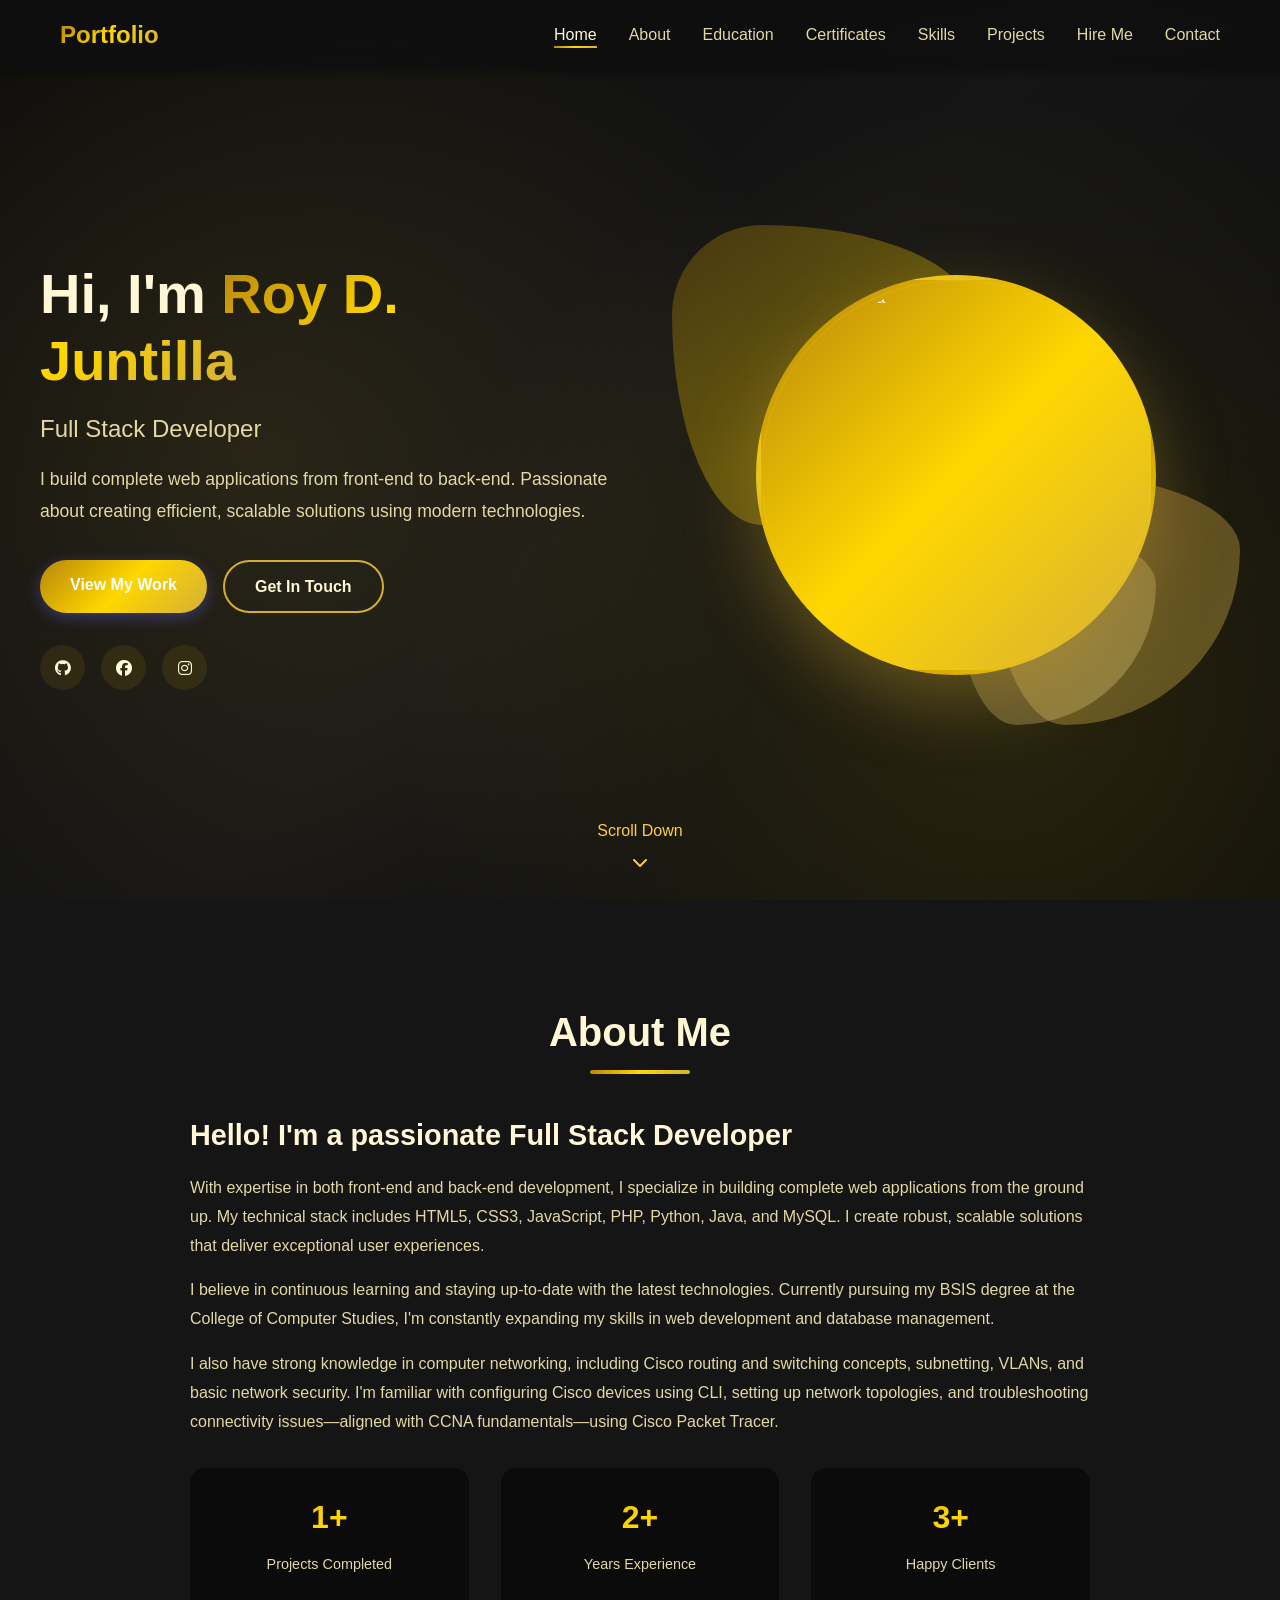
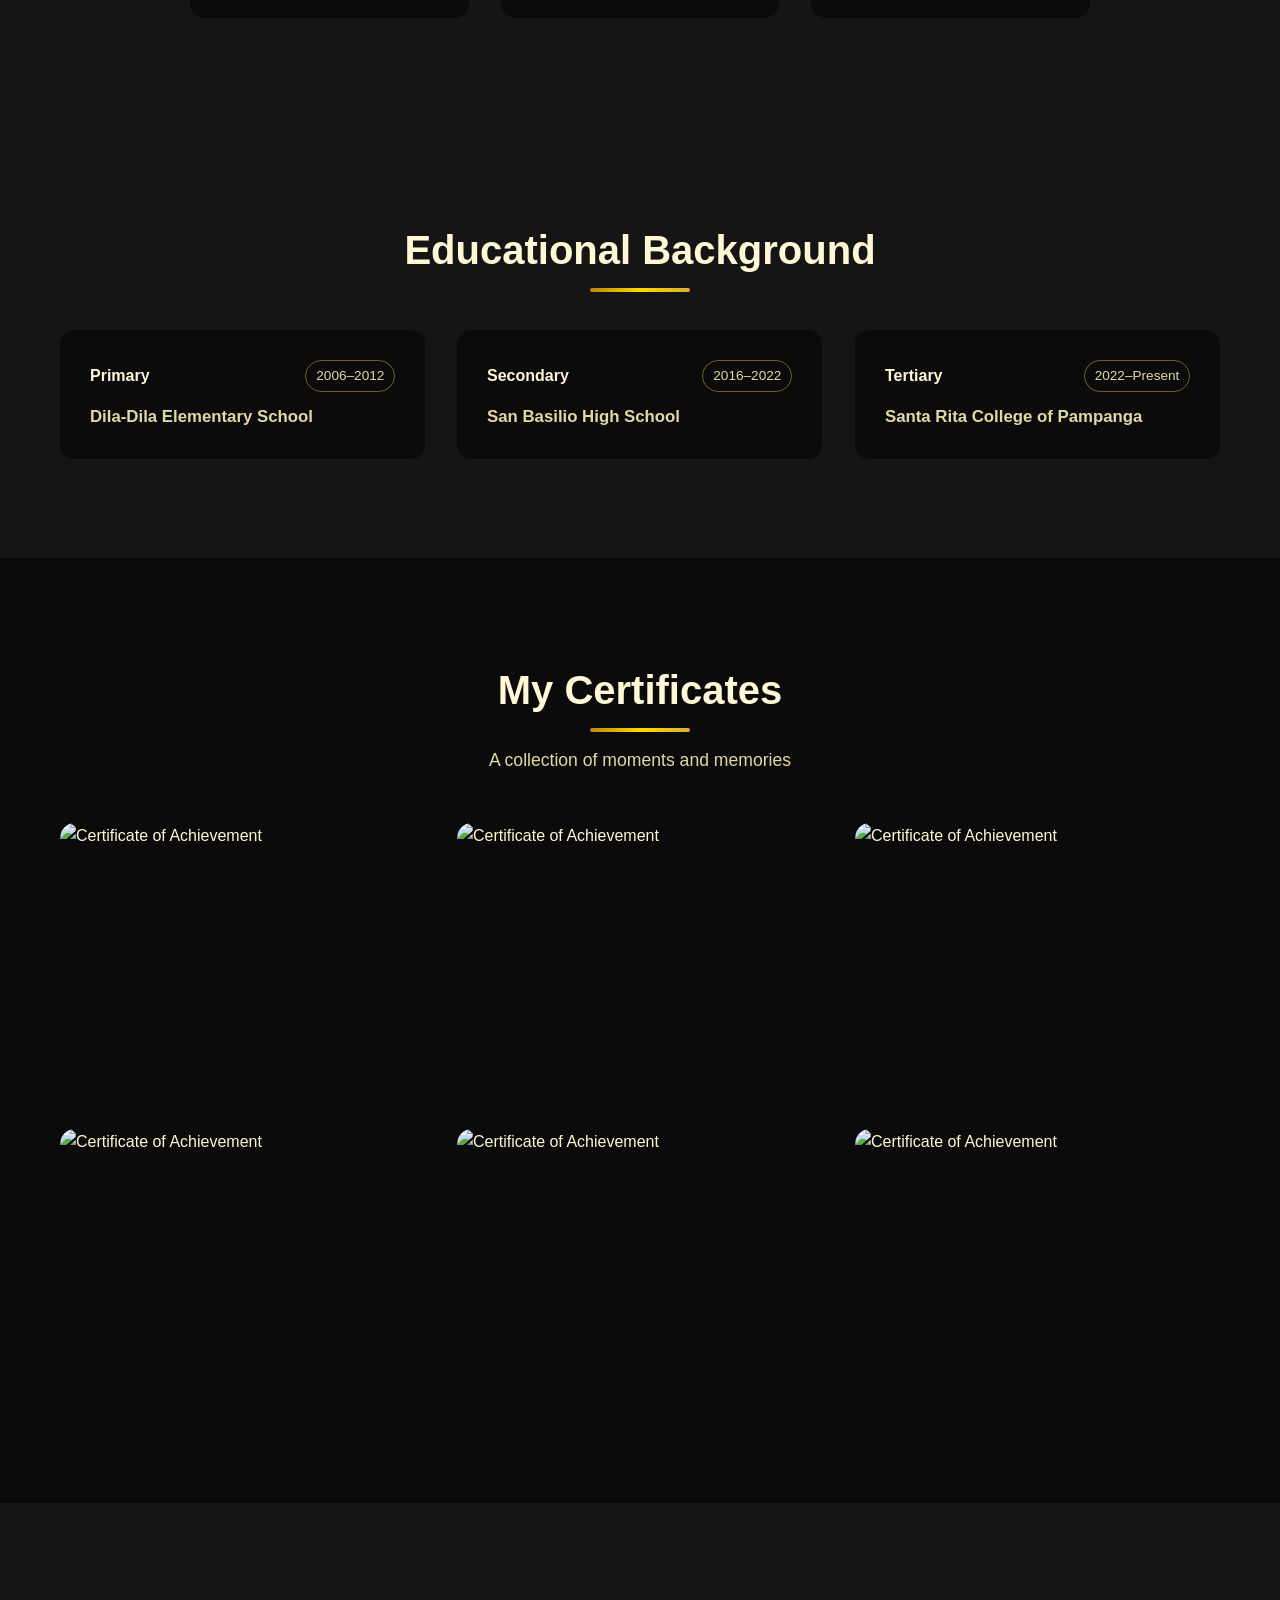
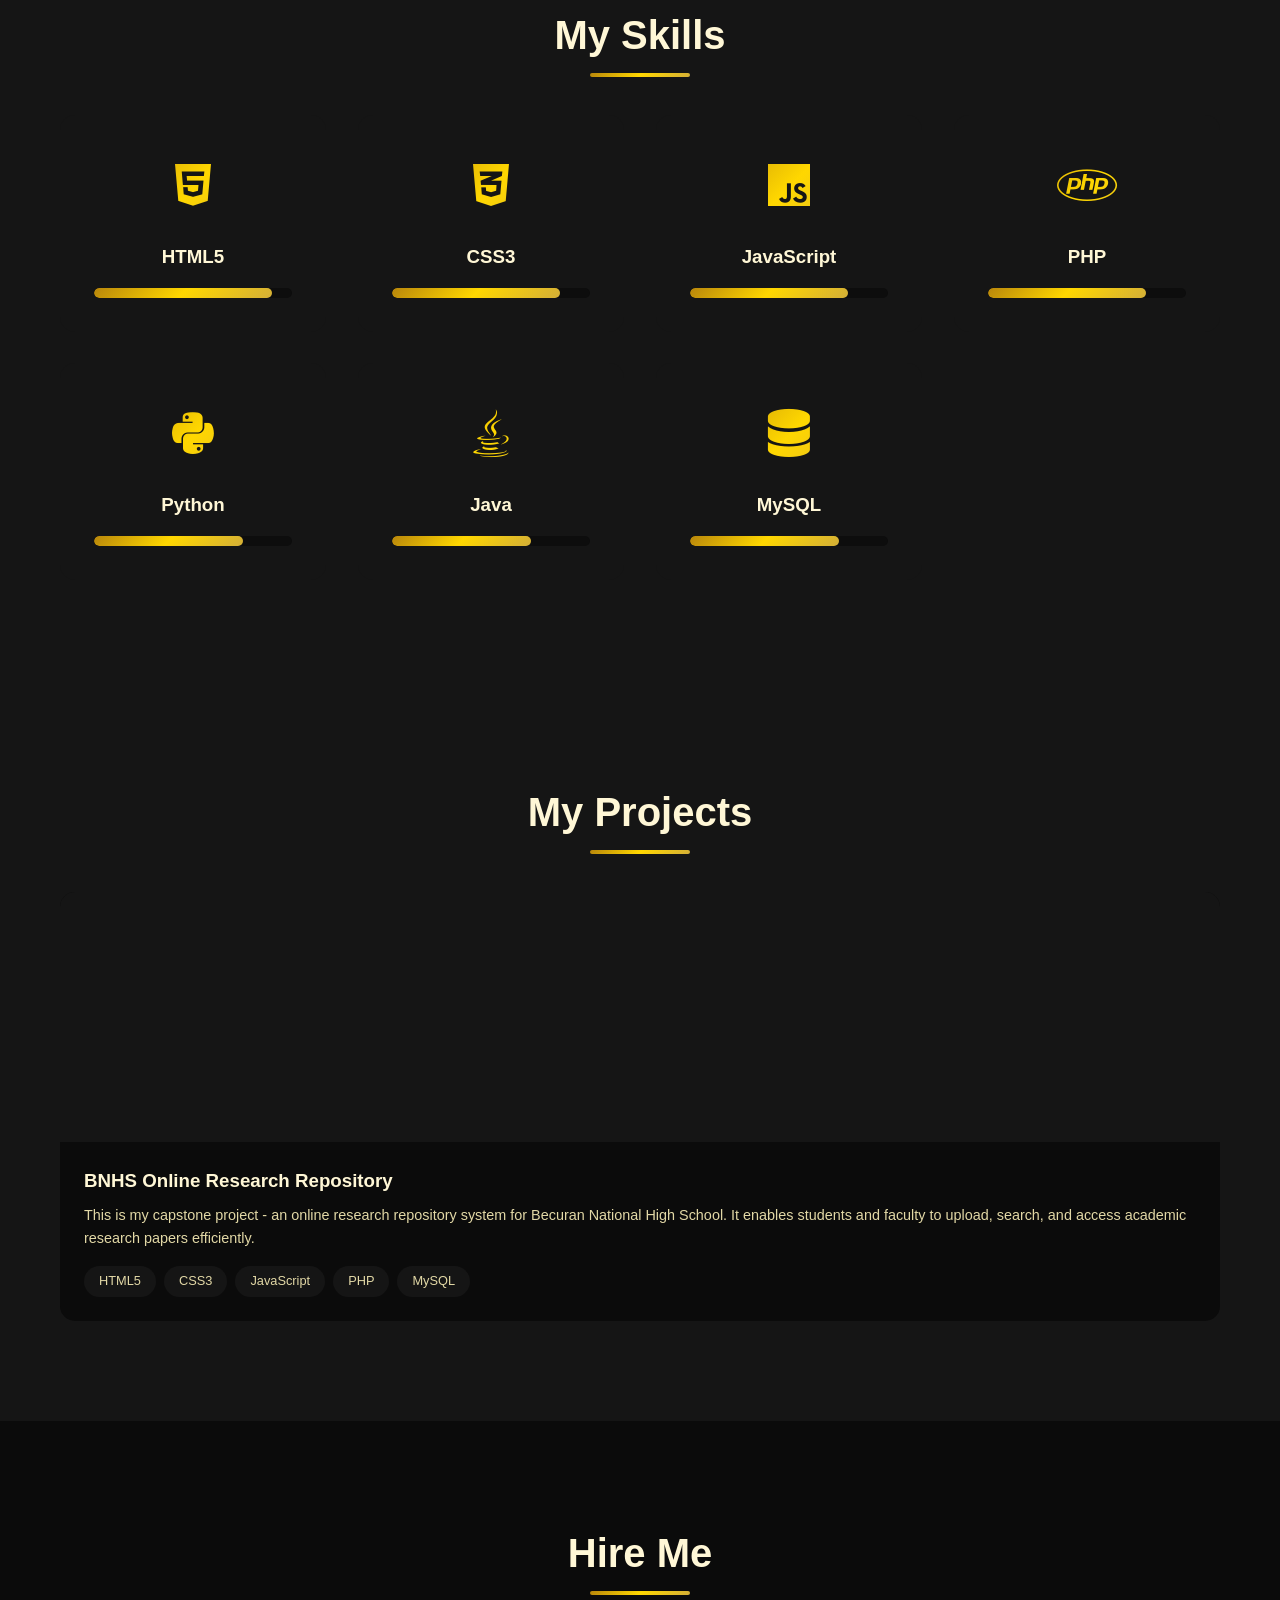
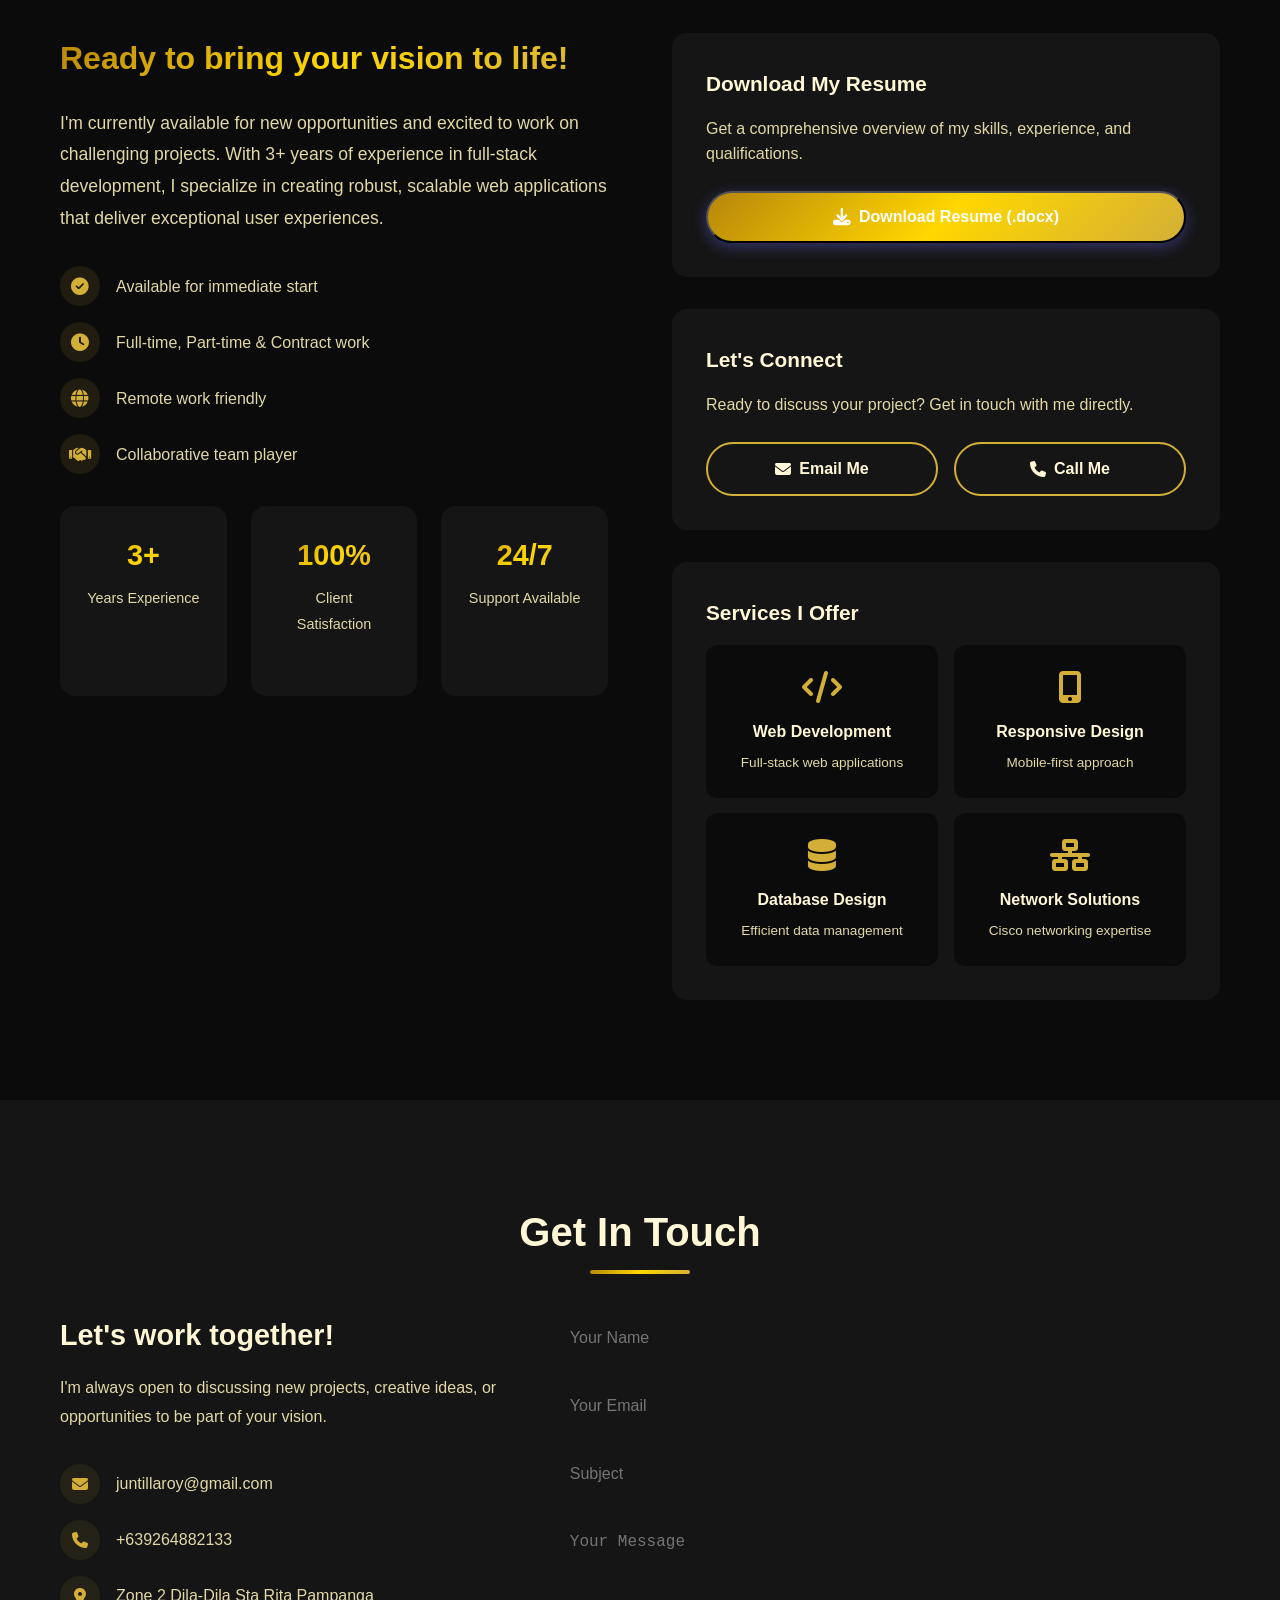
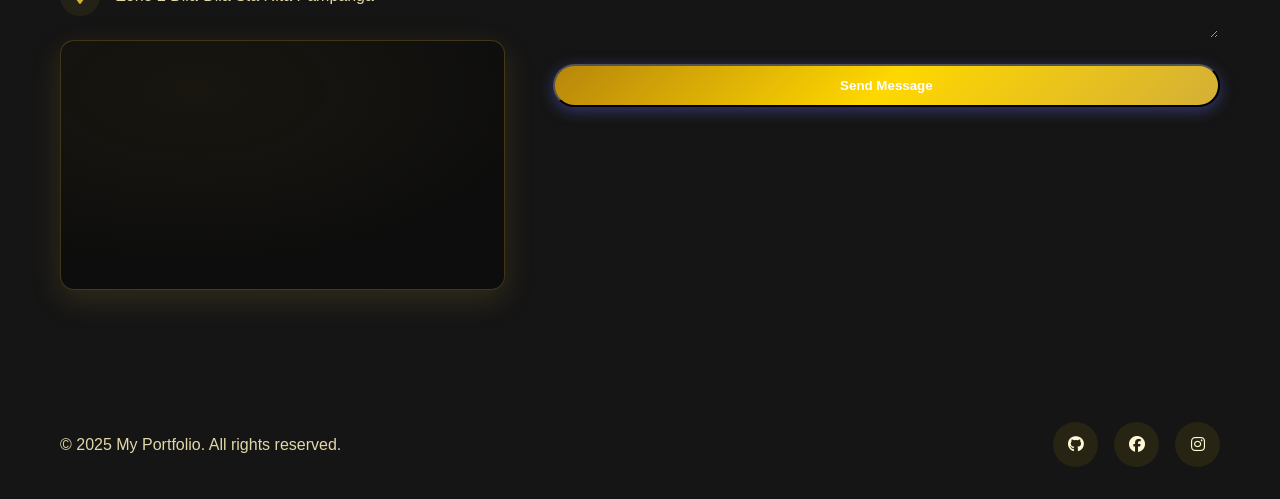
==== commit 678b0b1c: "This is my Code" ====
--- a/index.html
+++ b/index.html
@@ -17,6 +17,7 @@
             <ul class="nav-menu">
                 <li><a href="#home" class="nav-link active">Home</a></li>
                 <li><a href="#about" class="nav-link">About</a></li>
+                <li><a href="#education" class="nav-link">Education</a></li>
                 <li><a href="#gallery" class="nav-link">Certificates</a></li>
                 <li><a href="#skills" class="nav-link">Skills</a></li>
                 <li><a href="#projects" class="nav-link">Projects</a></li>
@@ -111,6 +112,36 @@
         </div>
     </section>
 
+    <!-- Education Section -->
+    <section id="education" class="education">
+        <div class="container">
+            <h2 class="section-title">Educational Background</h2>
+            <div class="education-grid">
+                <div class="education-card tilt">
+                    <div class="edu-header">
+                        <span class="edu-level">Primary</span>
+                        <span class="edu-years">2006–2012</span>
+                    </div>
+                    <h3 class="edu-school">Dila-Dila Elementary School</h3>
+                </div>
+                <div class="education-card tilt">
+                    <div class="edu-header">
+                        <span class="edu-level">Secondary</span>
+                        <span class="edu-years">2016–2022</span>
+                    </div>
+                    <h3 class="edu-school">San Basilio High School</h3>
+                </div>
+                <div class="education-card tilt">
+                    <div class="edu-header">
+                        <span class="edu-level">Tertiary</span>
+                        <span class="edu-years">2022–Present</span>
+                    </div>
+                    <h3 class="edu-school">Santa Rita College of Pampanga</h3>
+                </div>
+            </div>
+        </div>
+    </section>
+
     <!-- Gallery Section -->
     <section id="gallery" class="gallery">
         <div class="container">
--- a/style.css
+++ b/style.css
@@ -487,6 +487,58 @@
     margin-top: -1.5rem;
 }
 
+/* ===== Education Section ===== */
+.education {
+    padding: 100px 20px;
+    background: var(--light-bg);
+}
+
+.education-grid {
+    display: grid;
+    grid-template-columns: repeat(3, 1fr);
+    gap: 2rem;
+}
+
+.education-card {
+    background: var(--dark-bg);
+    border-radius: 14px;
+    padding: 1.75rem;
+    border: 2px solid transparent;
+    transition: all 0.3s ease;
+}
+
+.education-card:hover {
+    transform: translateY(-8px);
+    border-color: var(--primary-color);
+    box-shadow: 0 12px 30px rgba(212, 175, 55, 0.2);
+}
+
+.edu-header {
+    display: flex;
+    align-items: center;
+    justify-content: space-between;
+    margin-bottom: 0.75rem;
+}
+
+.edu-level {
+    font-weight: 700;
+    color: var(--text-primary);
+}
+
+.edu-years {
+    padding: 4px 10px;
+    border-radius: 999px;
+    border: 1px solid rgba(212, 175, 55, 0.5);
+    color: var(--text-secondary);
+    font-size: 0.85rem;
+}
+
+.edu-school {
+    color: var(--text-secondary);
+    font-size: 1.05rem;
+    line-height: 1.5;
+}
+
 .gallery-grid {
     display: grid;
     grid-template-columns: repeat(auto-fit, minmax(300px, 1fr));
@@ -1120,6 +1172,10 @@
         grid-template-columns: 1fr;
     }
 
+    .education-grid {
+        grid-template-columns: 1fr;
+    }
+
     .hire-me-content {
         grid-template-columns: 1fr;
         gap: 2rem;
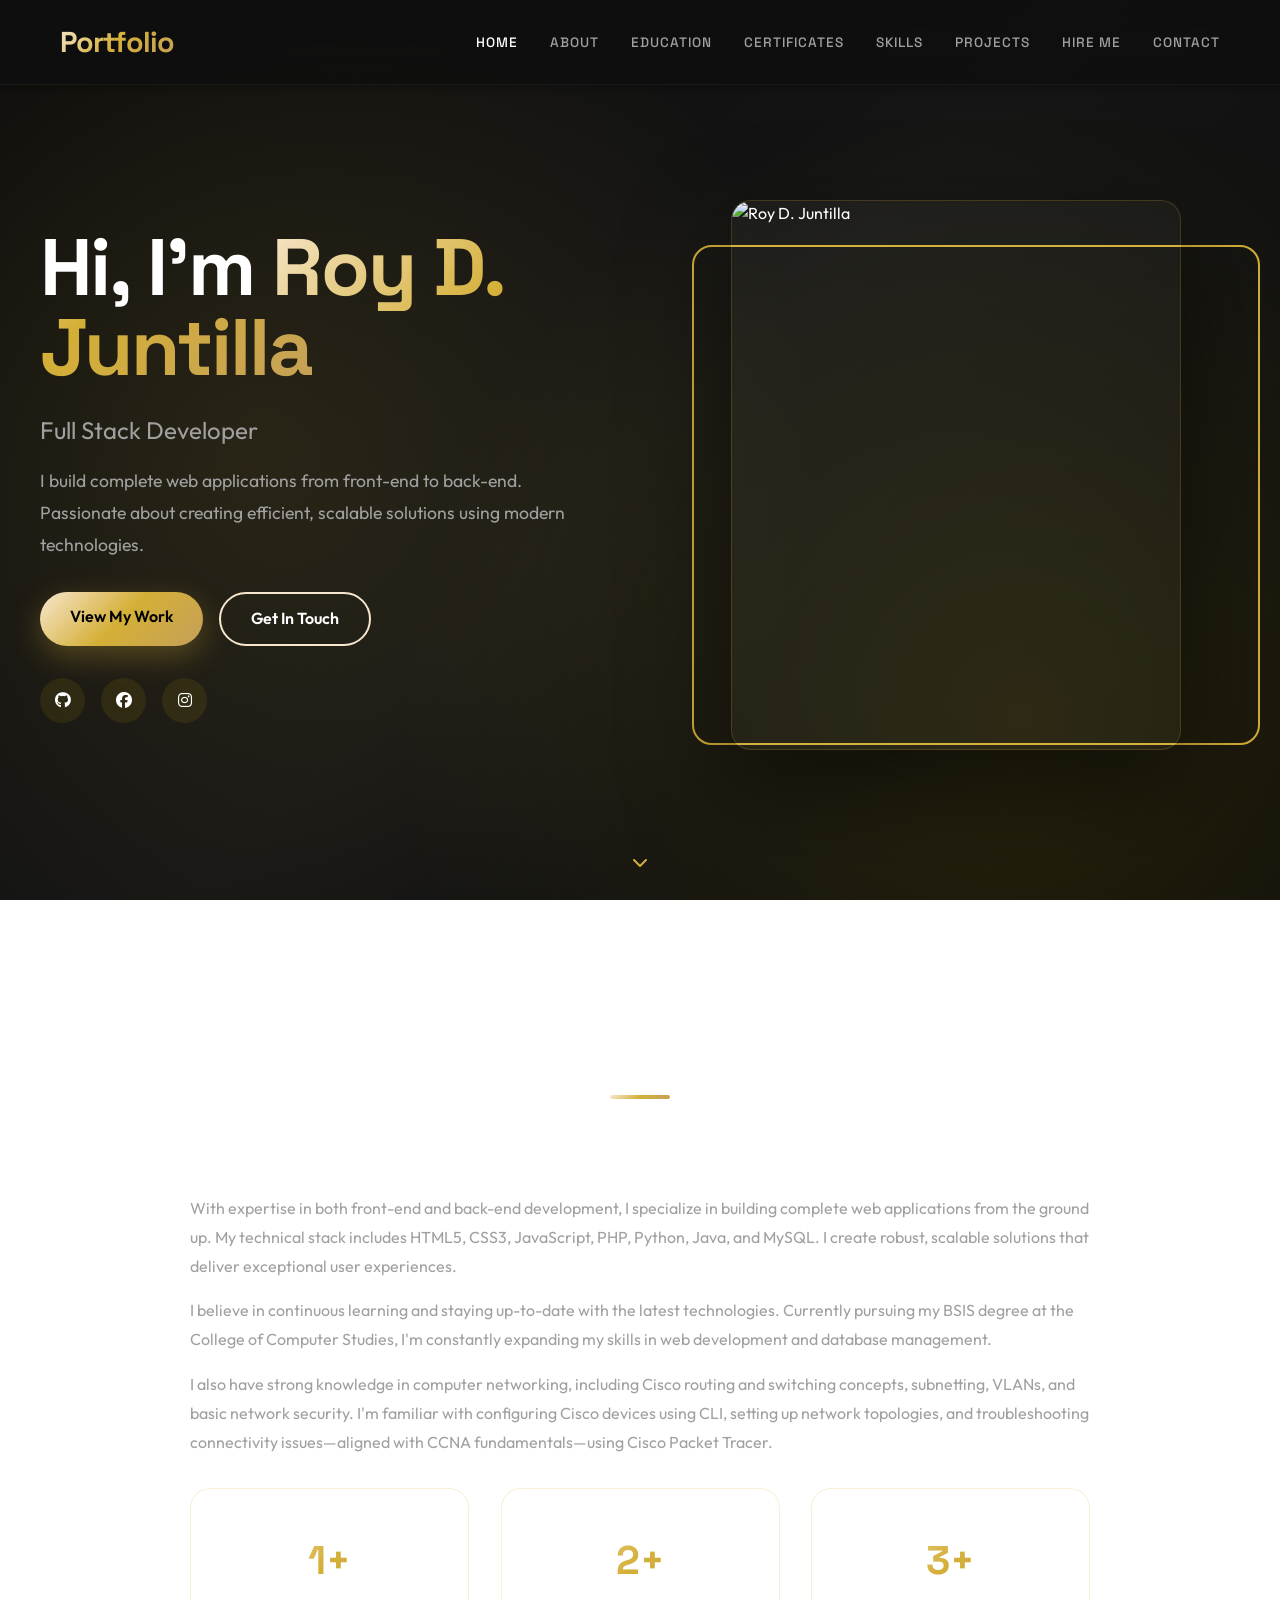
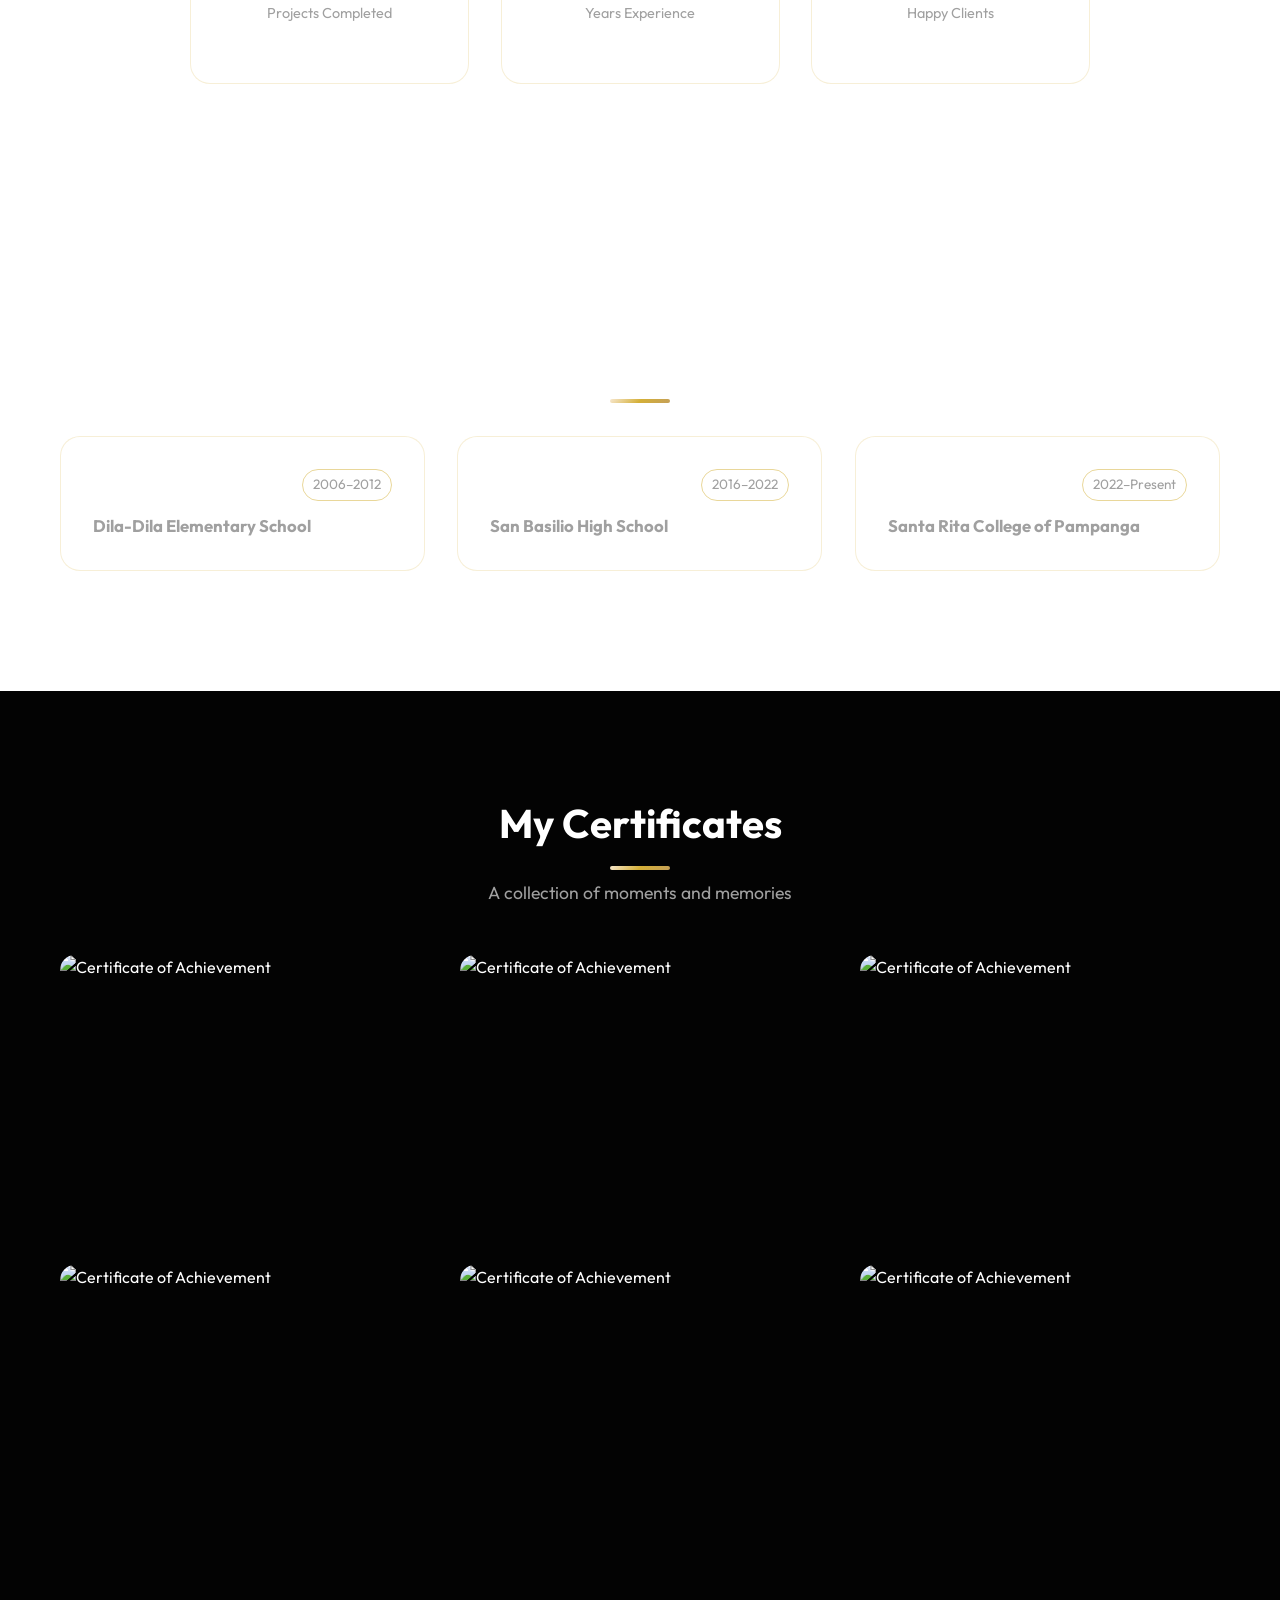
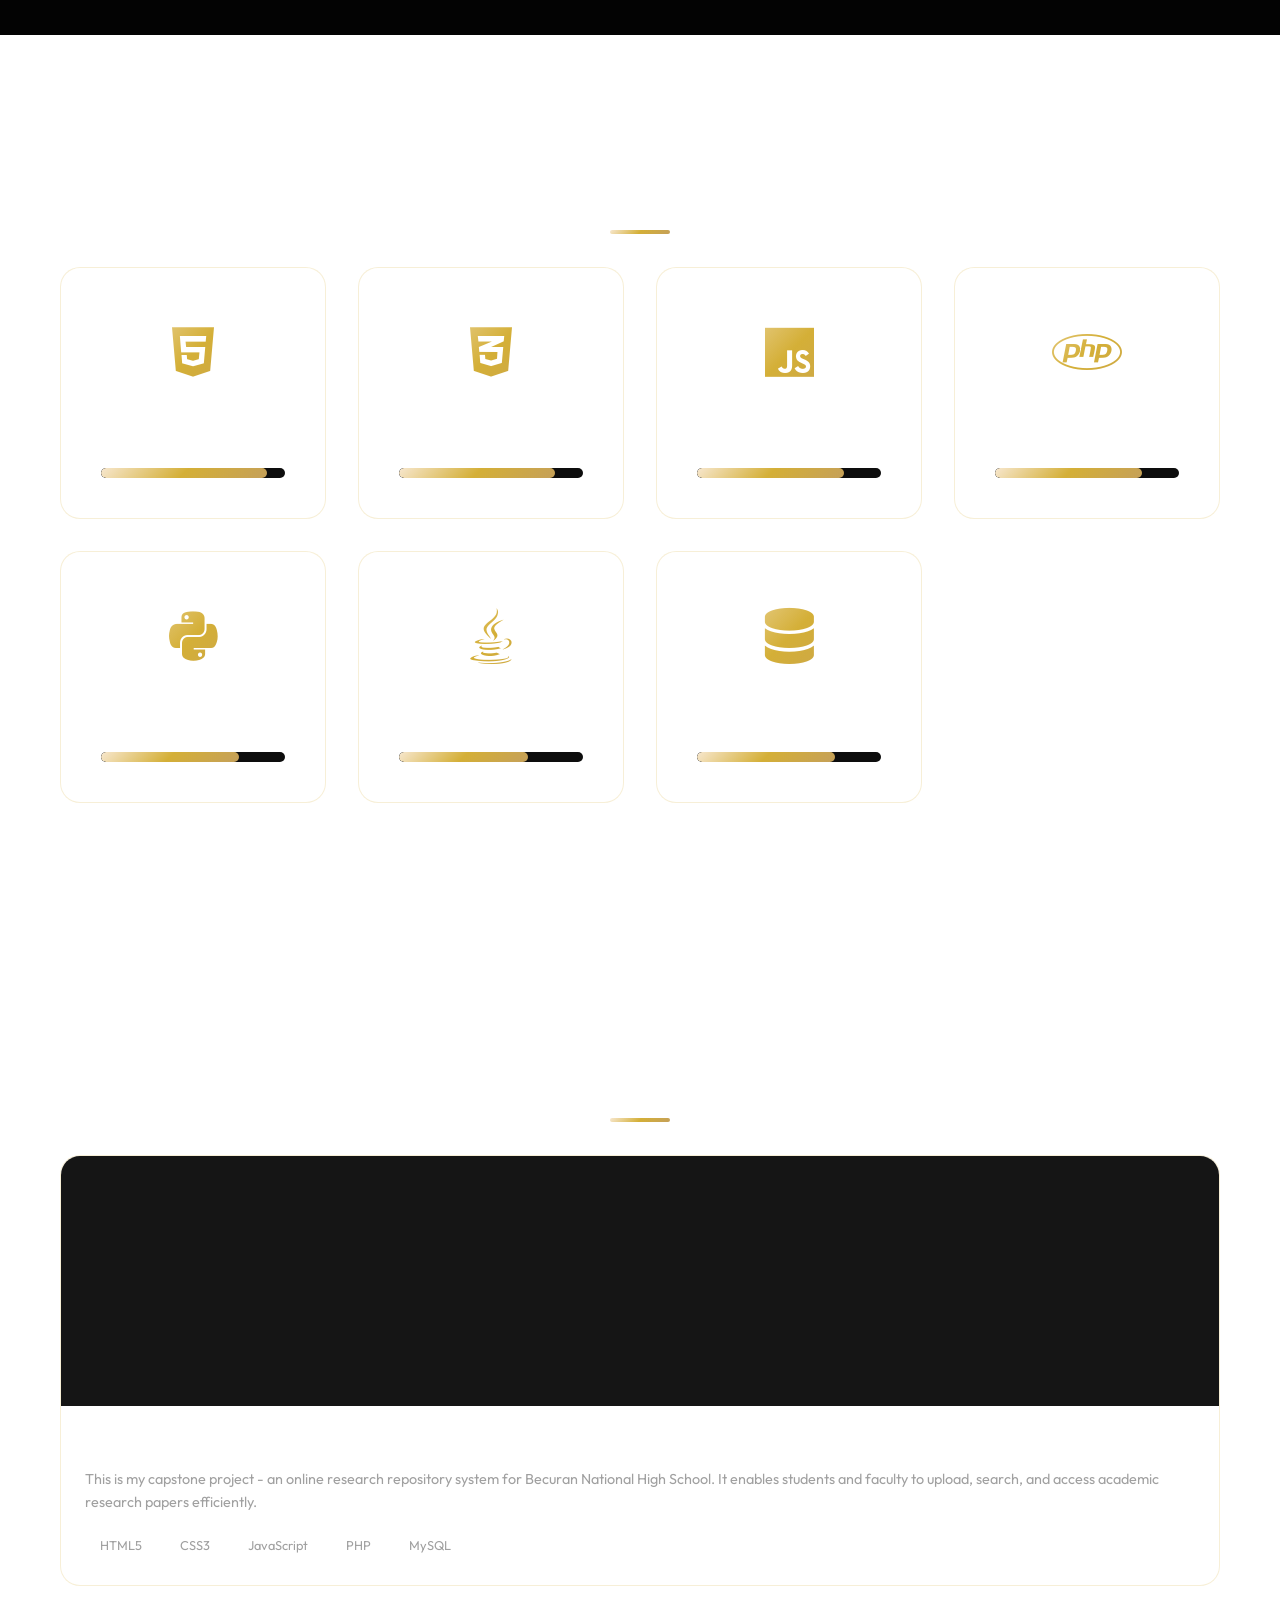
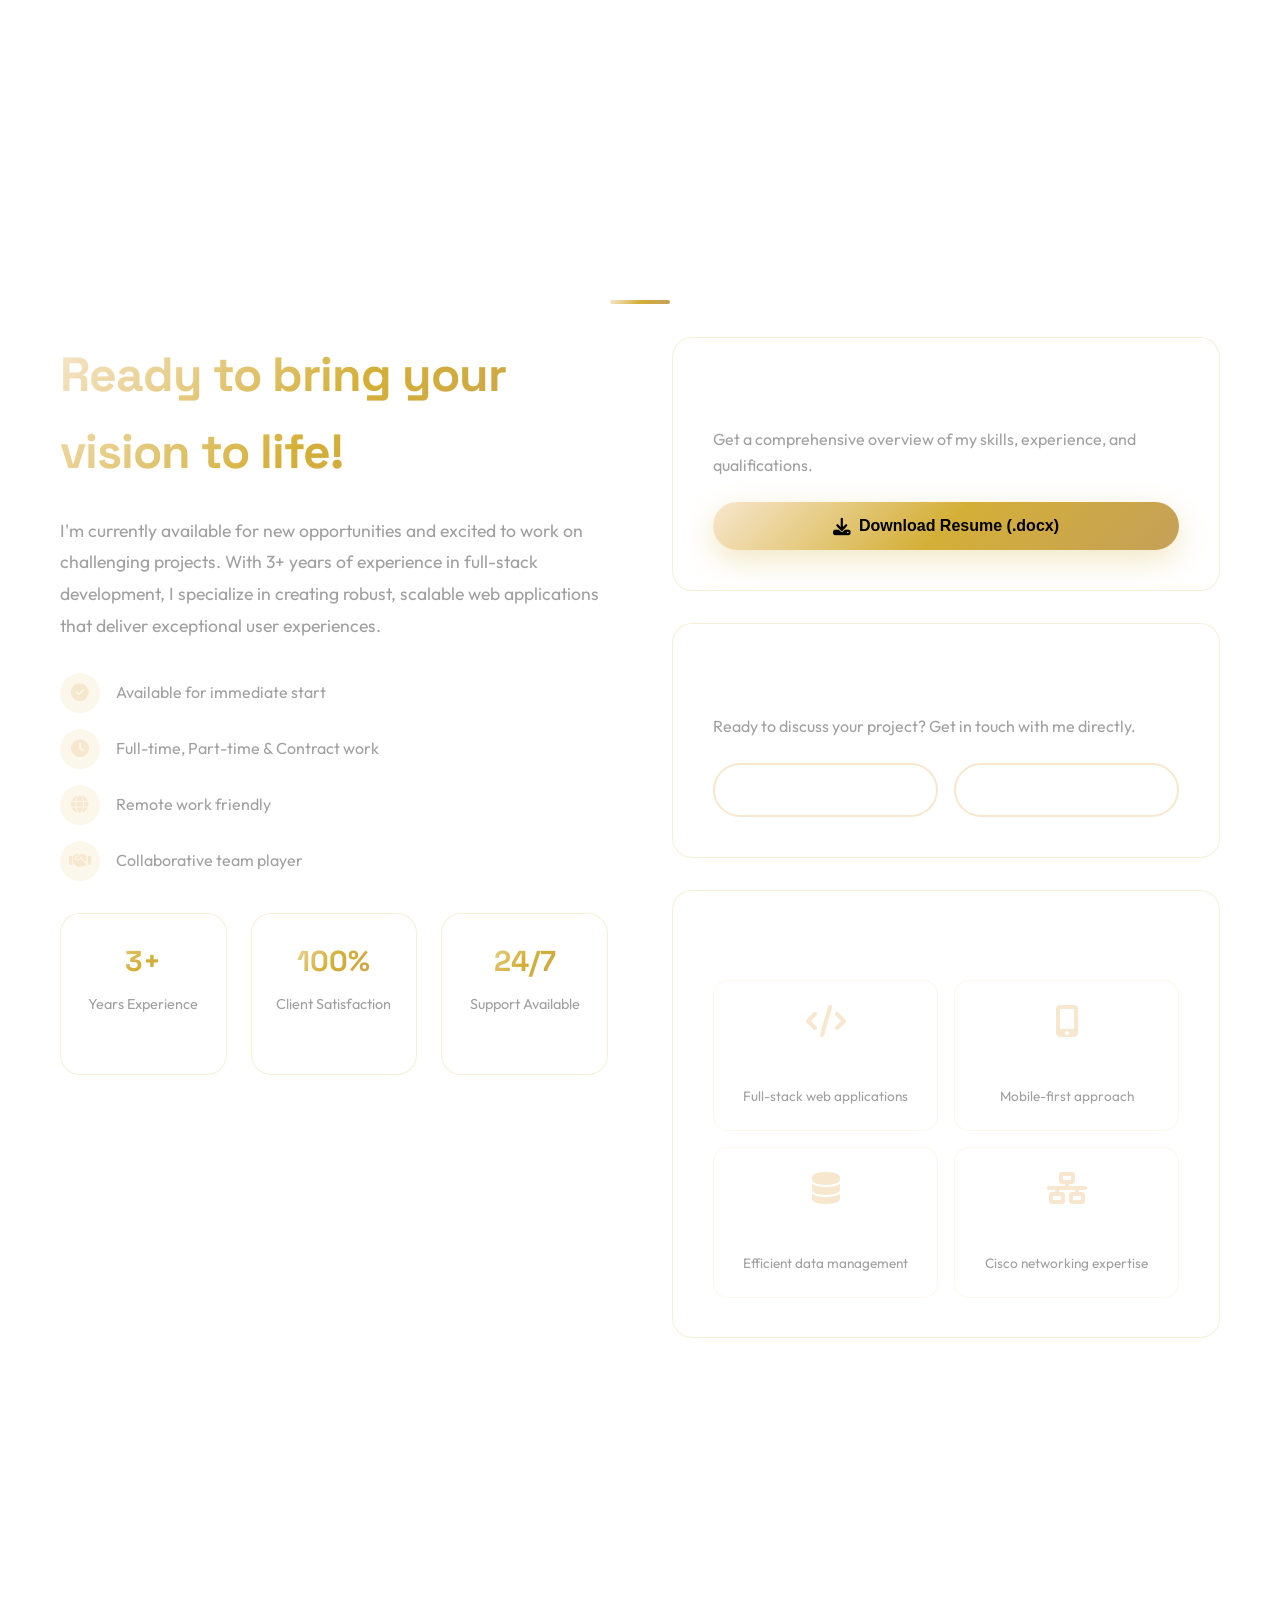
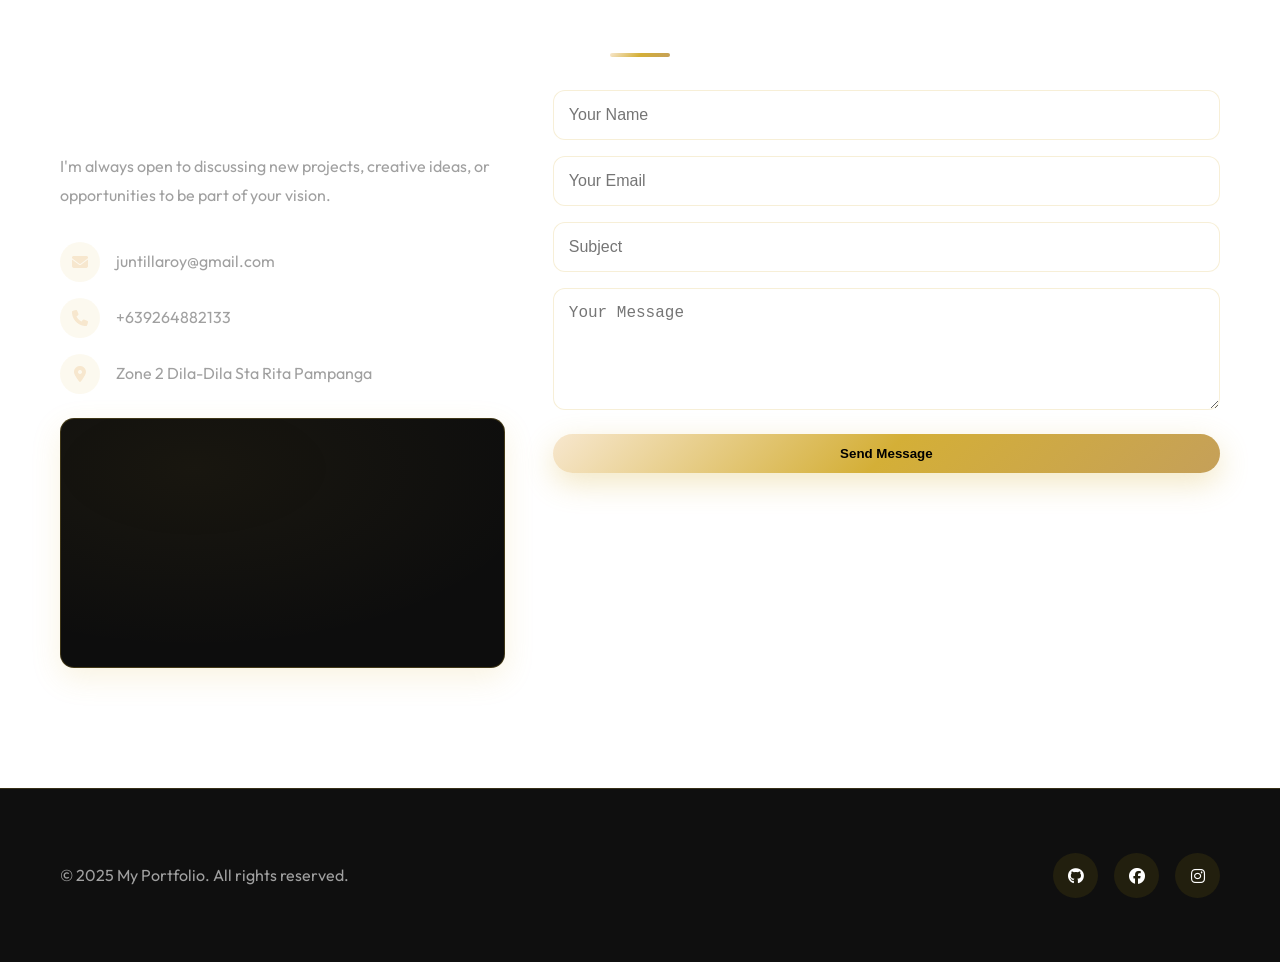
==== commit e941d2d4: "this is my portfolio" ====
--- a/index.html
+++ b/index.html
@@ -1,13 +1,28 @@
 <!DOCTYPE html>
 <html lang="en">
+
 <head>
     <meta charset="UTF-8">
     <meta name="viewport" content="width=device-width, initial-scale=1.0">
-    <title>My Portfolio - Creative Developer</title>
+    <title>Roy D. Juntilla | Creative Full Stack Developer</title>
+    <link rel="preconnect" href="https://fonts.googleapis.com">
+    <link rel="preconnect" href="https://fonts.gstatic.com" crossorigin>
+    <link
+        href="https://fonts.googleapis.com/css2?family=Outfit:wght@300;400;600;800&family=Space+Grotesk:wght@300;500;700&display=swap"
+        rel="stylesheet">
     <link rel="stylesheet" href="style.css">
     <link rel="stylesheet" href="https://cdnjs.cloudflare.com/ajax/libs/font-awesome/6.4.0/css/all.min.css">
+    <script src="https://cdnjs.cloudflare.com/ajax/libs/three.js/0.160.0/three.min.js"></script>
+    <script src="https://cdn.jsdelivr.net/npm/gsap@3.12.5/dist/gsap.min.js"></script>
+    <script src="https://cdn.jsdelivr.net/npm/gsap@3.12.5/dist/ScrollTrigger.min.js"></script>
+    <script src="https://unpkg.com/lenis@1.1.20/dist/lenis.min.js"></script>
+    <link rel="stylesheet" href="https://unpkg.com/lenis@1.1.20/dist/lenis.css">
 </head>
+
 <body>
+    <!-- 3D Background Canvas -->
+    <canvas id="bg-canvas"></canvas>
+
     <!-- Navigation -->
     <nav class="navbar">
         <div class="nav-container">
@@ -49,22 +64,22 @@
                     <a href="#contact" class="btn btn-secondary">Get In Touch</a>
                 </div>
                 <div class="social-links">
-                    <a href="https://github.com/starbucks2" target="_blank" class="social-icon"><i class="fab fa-github"></i></a>
-                    <a href="https://web.facebook.com/roy.juntilla.77" target="_blank" class="social-icon"><i class="fab fa-facebook"></i></a>
-                    <a href="https://www.instagram.com/syntaxroy/" target="_blank" class="social-icon"><i class="fab fa-instagram"></i></a>
+                    <a href="https://github.com/starbucks2" target="_blank" class="social-icon"><i
+                            class="fab fa-github"></i></a>
+                    <a href="https://web.facebook.com/roy.juntilla.77" target="_blank" class="social-icon"><i
+                            class="fab fa-facebook"></i></a>
+                    <a href="https://www.instagram.com/syntaxroy/" target="_blank" class="social-icon"><i
+                            class="fab fa-instagram"></i></a>
                 </div>
             </div>
             <div class="hero-image">
                 <div class="image-container tilt">
                     <img src="images/RDJ2.jpg" alt="Roy D. Juntilla" class="profile-pic">
-                    <div class="floating-shape shape-1"></div>
-                    <div class="floating-shape shape-2"></div>
-                    <div class="floating-shape shape-3"></div>
+                    <div class="pic-backdrop"></div>
                 </div>
             </div>
         </div>
         <div class="scroll-indicator">
-            <span>Scroll Down</span>
             <i class="fas fa-chevron-down"></i>
         </div>
     </section>
@@ -280,14 +295,18 @@
             <h2 class="section-title">My Projects</h2>
             <div class="projects-grid">
                 <div class="project-card tilt">
-                    <div class="project-image" style="background: url('Bnhslogo.png') center/contain no-repeat, #151515; min-height: 250px; display: flex; align-items: center; justify-content: center;">
+                    <div class="project-image"
+                        style="background: url('Bnhslogo.png') center/contain no-repeat, #151515; min-height: 250px; display: flex; align-items: center; justify-content: center;">
                         <div class="project-overlay">
-                            <a href="https://bnhsresearchhub.com" target="_blank" class="project-link"><i class="fas fa-external-link-alt"></i></a>
+                            <a href="https://bnhsresearchhub.com/bnhs_orr" target="_blank" class="project-link"><i
+                                    class="fas fa-external-link-alt"></i></a>
                         </div>
                     </div>
                     <div class="project-info">
                         <h3>BNHS Online Research Repository </h3>
-                        <p>This is my capstone project - an online research repository system for Becuran National High School. It enables students and faculty to upload, search, and access academic research papers efficiently.</p>
+                        <p>This is my capstone project - an online research repository system for Becuran National High
+                            School. It enables students and faculty to upload, search, and access academic research
+                            papers efficiently.</p>
                         <div class="project-tags">
                             <span class="tag">HTML5</span>
                             <span class="tag">CSS3</span>
@@ -406,7 +425,8 @@
             <div class="contact-content">
                 <div class="contact-info">
                     <h3>Let's work together!</h3>
-                    <p>I'm always open to discussing new projects, creative ideas, or opportunities to be part of your vision.</p>
+                    <p>I'm always open to discussing new projects, creative ideas, or opportunities to be part of your
+                        vision.</p>
                     <div class="contact-details">
                         <div class="contact-item">
                             <i class="fas fa-envelope"></i>
@@ -423,12 +443,9 @@
                     </div>
                     <!-- Embedded Google Map -->
                     <div class="map-container tilt" aria-label="Google Map location">
-                        <iframe
-                            title="Location Map"
+                        <iframe title="Location Map"
                             src="https://www.google.com/maps/embed?pb=!1m16!1m12!1m3!1d963.40173751096!2d120.58262903022155!3d15.01450837509716!2m3!1f0!2f0!3f0!3m2!1i1024!2i768!4f13.1!2m1!1sZone%202%20Dila-Dila%20Sta%20Rita%20Pampang!5e0!3m2!1sen!2sph!4v1762928130673!5m2!1sen!2sph"
-                            width="600" height="450" style="border:0;"
-                            allowfullscreen=""
-                            loading="lazy"
+                            width="600" height="450" style="border:0;" allowfullscreen="" loading="lazy"
                             referrerpolicy="no-referrer-when-downgrade"></iframe>
                     </div>
                 </div>
@@ -456,13 +473,17 @@
         <div class="container">
             <p>&copy; 2025 My Portfolio. All rights reserved.</p>
             <div class="footer-social">
-                <a href="https://github.com/starbucks2" target="_blank" class="social-icon"><i class="fab fa-github"></i></a>
-                <a href="https://web.facebook.com/roy.juntilla.77" target="_blank" class="social-icon"><i class="fab fa-facebook"></i></a>
-                <a href="https://www.instagram.com/syntaxroy/" target="_blank" class="social-icon"><i class="fab fa-instagram"></i></a>
+                <a href="https://github.com/starbucks2" target="_blank" class="social-icon"><i
+                        class="fab fa-github"></i></a>
+                <a href="https://web.facebook.com/roy.juntilla.77" target="_blank" class="social-icon"><i
+                        class="fab fa-facebook"></i></a>
+                <a href="https://www.instagram.com/syntaxroy/" target="_blank" class="social-icon"><i
+                        class="fab fa-instagram"></i></a>
             </div>
         </div>
     </footer>
 
     <script src="script.js"></script>
 </body>
-</html>
+
+</html>
--- a/style.css
+++ b/style.css
@@ -17,56 +17,56 @@
     position: absolute;
     inset: 0;
     pointer-events: none;
-    background: linear-gradient(225deg, rgba(255,255,255,0.0) 40%, rgba(255, 215, 0, 0.12) 60%, rgba(255,255,255,0.0) 80%);
+    background: linear-gradient(225deg, rgba(255, 255, 255, 0.0) 40%, rgba(255, 215, 0, 0.12) 60%, rgba(255, 255, 255, 0.0) 80%);
     opacity: var(--shine, 0);
     transition: opacity 0.2s ease;
 }
 
 :root {
-    /* Golden theme */
-    --primary-color: #d4af37; /* metallic gold */
-    --secondary-color: #ffcf40; /* bright gold */
-    --accent-color: #ffd700; /* golden yellow */
-    --dark-bg: #0b0b0b; /* deep near-black */
-    --light-bg: #151515; /* dark panel */
-    --text-primary: #fff7d6; /* warm light */
-    --text-secondary: #e2d8a6; /* muted warm */
-    --gradient-1: linear-gradient(135deg, #b8860b 0%, #ffd700 50%, #d4af37 100%);
-    --gradient-2: linear-gradient(135deg, #ffb347 0%, #ffe259 100%);
-    --gradient-3: linear-gradient(135deg, #c7902f 0%, #fff5a3 100%);
-    --gradient-4: linear-gradient(135deg, #f6d365 0%, #fda085 100%);
+    /* Sophisticated Golden theme - Guillaume Gouessan inspired */
+    --primary-color: #f7e7ce;
+    /* champagne gold */
+    --secondary-color: #d4af37;
+    /* metallic gold */
+    --accent-color: #c5a059;
+    /* silk gold */
+    --dark-bg: #030303;
+    /* absolute black for contrast */
+    --panel-bg: rgba(15, 15, 15, 0.7);
+    --text-primary: #ffffff;
+    --text-secondary: #a0a0a0;
+    --gold-gradient: linear-gradient(135deg, #f7e7ce 0%, #d4af37 50%, #c5a059 100%);
+    --glass: rgba(255, 255, 255, 0.03);
+    --border: rgba(212, 175, 55, 0.2);
+
+    --font-heading: 'Space Grotesk', sans-serif;
+    --font-body: 'Outfit', sans-serif;
 }
 
 html {
     scroll-behavior: smooth;
 }
 
+#bg-canvas {
+    position: fixed;
+    top: 0;
+    left: 0;
+    width: 100%;
+    height: 100%;
+    z-index: -1;
+    pointer-events: none;
+    background: var(--dark-bg);
+}
+
 body {
-    font-family: 'Segoe UI', Tahoma, Geneva, Verdana, sans-serif;
-    background: radial-gradient(1200px 800px at 20% 10%, rgba(212, 175, 55, 0.08), transparent 60%),
-                radial-gradient(1000px 600px at 80% 30%, rgba(255, 215, 0, 0.06), transparent 60%),
-                var(--dark-bg);
+    font-family: var(--font-body);
+    background: transparent;
     color: var(--text-primary);
     line-height: 1.6;
     overflow-x: hidden;
 }
 
-/* Subtle animated golden particles/glow */
-body::before {
-    content: '';
-    position: fixed;
-    inset: 0;
-    pointer-events: none;
-    background: radial-gradient(circle at 30% 20%, rgba(255, 223, 107, 0.08) 0%, transparent 40%),
-                radial-gradient(circle at 70% 80%, rgba(212, 175, 55, 0.06) 0%, transparent 45%);
-    animation: bg-glow 12s ease-in-out infinite alternate;
-    z-index: 0;
-}
-
-@keyframes bg-glow {
-    0% { filter: hue-rotate(0deg) brightness(1); }
-    100% { filter: hue-rotate(10deg) brightness(1.1); }
-}
+/* Body before glow removed in favor of Three.js background */
 
 .container {
     max-width: 1200px;
@@ -79,11 +79,11 @@
     position: fixed;
     top: 0;
     width: 100%;
-    background: rgba(15, 15, 15, 0.9);
-    backdrop-filter: blur(10px);
+    background: rgba(3, 3, 3, 0.7);
+    backdrop-filter: blur(15px);
     z-index: 1000;
-    padding: 1rem 0;
-    box-shadow: 0 4px 6px rgba(0, 0, 0, 0.1);
+    padding: 1.2rem 0;
+    border-bottom: 1px solid rgba(255, 255, 255, 0.05);
 }
 
 .nav-container {
@@ -96,9 +96,11 @@
 }
 
 .logo-text {
-    font-size: 1.5rem;
-    font-weight: bold;
-    background: var(--gradient-1);
+    font-size: 1.8rem;
+    font-weight: 800;
+    font-family: var(--font-heading);
+    letter-spacing: -1px;
+    background: var(--gold-gradient);
     -webkit-background-clip: text;
     -webkit-text-fill-color: transparent;
     background-clip: text;
@@ -114,6 +116,10 @@
     color: var(--text-secondary);
     text-decoration: none;
     font-weight: 500;
+    font-family: var(--font-heading);
+    text-transform: uppercase;
+    font-size: 0.85rem;
+    letter-spacing: 1px;
     transition: all 0.3s ease;
     position: relative;
 }
@@ -163,7 +169,8 @@
     padding: 100px 20px 50px;
     background: linear-gradient(135deg, #0b0b0b 0%, #151515 50%, #0b0b0b 100%);
     overflow: hidden;
-    perspective: 1000px; /* enable 3D */
+    perspective: 1000px;
+    /* enable 3D */
 }
 
 .hero::before {
@@ -173,15 +180,22 @@
     left: 0;
     right: 0;
     bottom: 0;
-    background: 
+    background:
         radial-gradient(circle at 20% 50%, rgba(212, 175, 55, 0.12) 0%, transparent 50%),
         radial-gradient(circle at 80% 80%, rgba(255, 215, 0, 0.1) 0%, transparent 50%);
     animation: pulse 8s ease-in-out infinite;
 }
 
 @keyframes pulse {
-    0%, 100% { opacity: 1; }
-    50% { opacity: 0.5; }
+
+    0%,
+    100% {
+        opacity: 1;
+    }
+
+    50% {
+        opacity: 0.5;
+    }
 }
 
 .hero-content {
@@ -195,23 +209,32 @@
 }
 
 .hero-title {
-    font-size: 3.5rem;
+    font-family: var(--font-heading);
+    font-size: 5rem;
     font-weight: 800;
-    margin-bottom: 1rem;
-    line-height: 1.2;
+    margin-bottom: 1.5rem;
+    line-height: 1;
+    letter-spacing: -2px;
 }
 
 .gradient-text {
-    background: var(--gradient-1);
+    background: var(--gold-gradient);
     -webkit-background-clip: text;
     -webkit-text-fill-color: transparent;
     background-clip: text;
-    animation: gradient-shift 3s ease infinite;
+    animation: gradient-shift 10s ease infinite;
 }
 
 @keyframes gradient-shift {
-    0%, 100% { filter: hue-rotate(0deg); }
-    50% { filter: hue-rotate(20deg); }
+
+    0%,
+    100% {
+        filter: hue-rotate(0deg);
+    }
+
+    50% {
+        filter: hue-rotate(20deg);
+    }
 }
 
 .hero-subtitle {
@@ -243,14 +266,15 @@
 }
 
 .btn-primary {
-    background: var(--gradient-1);
-    color: white;
-    box-shadow: 0 4px 15px rgba(99, 102, 241, 0.4);
+    background: var(--gold-gradient);
+    color: #000;
+    box-shadow: 0 10px 30px rgba(212, 175, 55, 0.3);
+    border: none;
 }
 
 .btn-primary:hover {
-    transform: translateY(-3px);
-    box-shadow: 0 6px 20px rgba(99, 102, 241, 0.6);
+    transform: translateY(-5px) scale(1.05);
+    box-shadow: 0 15px 40px rgba(212, 175, 55, 0.5);
 }
 
 .btn-secondary {
@@ -283,9 +307,10 @@
 }
 
 .social-icon:hover {
-    background: var(--gradient-1);
+    background: var(--gold-gradient);
     transform: translateY(-5px) rotate(360deg);
-    box-shadow: 0 5px 15px rgba(212, 175, 55, 0.35);
+    color: #000;
+    box-shadow: 0 10px 20px rgba(212, 175, 55, 0.4);
 }
 
 .hero-image {
@@ -300,84 +325,41 @@
     display: flex;
     align-items: center;
     justify-content: center;
-    transform-style: preserve-3d; /* 3D children */
+    transform-style: preserve-3d;
+    /* 3D children */
 }
 
 .profile-pic {
-    width: 400px;
-    height: 400px;
-    border-radius: 50%;
+    width: 450px;
+    height: 550px;
+    border-radius: 20px;
     object-fit: cover;
-    border: 5px solid transparent;
-    background: var(--gradient-1);
-    padding: 5px;
-    box-shadow: 0 25px 70px rgba(212, 175, 55, 0.35), 0 0 0 1px rgba(255, 215, 0, 0.2) inset;
+    border: 1px solid var(--border);
+    background: var(--glass);
+    padding: 0;
+    box-shadow: 0 40px 100px rgba(0, 0, 0, 0.5);
     position: relative;
     z-index: 2;
-    animation: profile-float 3s ease-in-out infinite;
-    transform: translateZ(40px);
-}
-
-@keyframes profile-float {
-    0%, 100% {
-        transform: translateY(0px);
-    }
-    50% {
-        transform: translateY(-20px);
-    }
-}
-
-.floating-shape {
+    transform: translateZ(50px);
+    transition: all 0.5s cubic-bezier(0.23, 1, 0.32, 1);
+}
+
+.pic-backdrop {
     position: absolute;
-    border-radius: 30% 70% 70% 30% / 30% 30% 70% 70%;
-    animation: float 6s ease-in-out infinite;
+    top: 20px;
+    left: 20px;
+    right: -20px;
+    bottom: -20px;
+    border: 2px solid var(--secondary-color);
+    border-radius: 20px;
     z-index: 1;
-    filter: blur(0.2px);
-}
-
-.shape-1 {
-    width: 300px;
-    height: 300px;
-    background: var(--gradient-1);
-    opacity: 0.3;
-    top: 0;
-    left: 0;
-    animation-delay: 0s;
-    transform: translateZ(10px);
-}
-
-.shape-2 {
-    width: 250px;
-    height: 250px;
-    background: var(--gradient-2);
-    opacity: 0.3;
-    top: 50%;
-    right: 0;
-    animation-delay: 2s;
     transform: translateZ(20px);
-}
-
-.shape-3 {
-    width: 200px;
-    height: 200px;
-    background: var(--gradient-3);
-    opacity: 0.3;
-    bottom: 0;
-    left: 50%;
-    animation-delay: 4s;
-    transform: translateZ(30px);
-}
-
-@keyframes float {
-    0%, 100% {
-        transform: translateY(0) rotate(0deg);
-        border-radius: 30% 70% 70% 30% / 30% 30% 70% 70%;
-    }
-    50% {
-        transform: translateY(-30px) rotate(180deg);
-        border-radius: 70% 30% 30% 70% / 70% 70% 30% 30%;
-    }
-}
+    pointer-events: none;
+}
+
+/* Profile float removed */
+
+/* Floating shapes and animations removed */
 
 .scroll-indicator {
     position: absolute;
@@ -393,14 +375,21 @@
 }
 
 @keyframes bounce {
-    0%, 100% { transform: translateX(-50%) translateY(0); }
-    50% { transform: translateX(-50%) translateY(-10px); }
+
+    0%,
+    100% {
+        transform: translateX(-50%) translateY(0) scale(1.1);
+    }
+
+    50% {
+        transform: translateX(-50%) translateY(-20px) scale(1.3);
+    }
 }
 
 /* ===== About Section ===== */
 .about {
-    padding: 100px 20px;
-    background: var(--light-bg);
+    padding: 120px 20px;
+    background: transparent;
 }
 
 .section-title {
@@ -413,13 +402,13 @@
 .section-title::after {
     content: '';
     position: absolute;
-    bottom: -10px;
+    bottom: -15px;
     left: 50%;
     transform: translateX(-50%);
-    width: 100px;
+    width: 60px;
     height: 4px;
-    background: var(--gradient-1);
-    border-radius: 2px;
+    background: var(--gold-gradient);
+    border-radius: 10px;
 }
 
 .about-content {
@@ -448,10 +437,13 @@
 
 .stat-item {
     text-align: center;
-    padding: 1.5rem;
-    background: var(--dark-bg);
-    border-radius: 15px;
-    transition: all 0.3s ease;
+    padding: 2.5rem 1.5rem;
+    background: var(--glass);
+    backdrop-filter: blur(8px);
+    border: 1px solid var(--border);
+    border-radius: 20px;
+    transition: all 0.4s cubic-bezier(0.175, 0.885, 0.32, 1.275);
+    will-change: transform;
 }
 
 .stat-item:hover {
@@ -460,8 +452,9 @@
 }
 
 .stat-item h4 {
-    font-size: 2rem;
-    background: var(--gradient-1);
+    font-family: var(--font-heading);
+    font-size: 2.5rem;
+    background: var(--gold-gradient);
     -webkit-background-clip: text;
     -webkit-text-fill-color: transparent;
     background-clip: text;
@@ -489,8 +482,8 @@
 
 /* ===== Education Section ===== */
 .education {
-    padding: 100px 20px;
-    background: var(--light-bg);
+    padding: 120px 20px;
+    background: transparent;
 }
 
 .education-grid {
@@ -500,11 +493,13 @@
 }
 
 .education-card {
-    background: var(--dark-bg);
-    border-radius: 14px;
-    padding: 1.75rem;
-    border: 2px solid transparent;
-    transition: all 0.3s ease;
+    background: var(--glass);
+    backdrop-filter: blur(8px);
+    border: 1px solid var(--border);
+    border-radius: 20px;
+    padding: 2rem;
+    transition: all 0.4s ease;
+    will-change: transform;
 }
 
 .education-card:hover {
@@ -541,8 +536,8 @@
 
 .gallery-grid {
     display: grid;
-    grid-template-columns: repeat(auto-fit, minmax(300px, 1fr));
-    gap: 2rem;
+    grid-template-columns: repeat(auto-fit, minmax(320px, 1fr));
+    gap: 2.5rem;
 }
 
 .gallery-item {
@@ -571,13 +566,13 @@
     left: 0;
     right: 0;
     bottom: 0;
-    background: linear-gradient(to top, rgba(0, 0, 0, 0.9) 0%, rgba(212, 175, 55, 0.08) 50%, transparent 100%);
+    background: linear-gradient(to top, rgba(0, 0, 0, 0.9) 0%, transparent 100%);
     display: flex;
     flex-direction: column;
     justify-content: flex-end;
-    padding: 1.5rem;
+    padding: 2rem;
     opacity: 0;
-    transition: opacity 0.3s ease;
+    transition: all 0.4s ease;
 }
 
 .gallery-item:hover .gallery-overlay {
@@ -588,7 +583,7 @@
 .lightbox {
     position: fixed;
     inset: 0;
-    background: rgba(0,0,0,0.85);
+    background: rgba(0, 0, 0, 0.85);
     display: none;
     align-items: center;
     justify-content: center;
@@ -614,8 +609,8 @@
     width: 44px;
     height: 44px;
     border-radius: 50%;
-    border: 1px solid rgba(212,175,55,0.5);
-    background: radial-gradient(circle at 30% 30%, rgba(212,175,55,0.25), rgba(0,0,0,0.6));
+    border: 1px solid rgba(212, 175, 55, 0.5);
+    background: radial-gradient(circle at 30% 30%, rgba(212, 175, 55, 0.25), rgba(0, 0, 0, 0.6));
     color: var(--text-primary);
     display: flex;
     align-items: center;
@@ -642,8 +637,8 @@
 
 /* ===== Skills Section ===== */
 .skills {
-    padding: 100px 20px;
-    background: var(--light-bg);
+    padding: 120px 20px;
+    background: transparent;
 }
 
 .skills-grid {
@@ -653,12 +648,14 @@
 }
 
 .skill-card {
-    background: var(--light-bg);
-    padding: 2rem;
-    border-radius: 15px;
+    background: var(--glass);
+    backdrop-filter: blur(8px);
+    border: 1px solid var(--border);
+    padding: 2.5rem;
+    border-radius: 20px;
     text-align: center;
-    transition: all 0.3s ease;
-    border: 2px solid transparent;
+    transition: all 0.4s ease;
+    will-change: transform;
 }
 
 .skill-card:hover {
@@ -668,9 +665,9 @@
 }
 
 .skill-icon {
-    font-size: 3rem;
-    margin-bottom: 1rem;
-    background: var(--gradient-1);
+    font-size: 3.5rem;
+    margin-bottom: 1.5rem;
+    background: var(--gold-gradient);
     -webkit-background-clip: text;
     -webkit-text-fill-color: transparent;
     background-clip: text;
@@ -691,16 +688,16 @@
 
 .skill-progress {
     height: 100%;
-    background: var(--gradient-1);
+    background: var(--gold-gradient);
     border-radius: 10px;
     width: 0;
-    transition: width 1s ease;
+    transition: width 1.5s cubic-bezier(0.1, 0, 0.3, 1);
 }
 
 /* ===== Projects Section ===== */
 .projects {
-    padding: 100px 20px;
-    background: var(--light-bg);
+    padding: 120px 20px;
+    background: transparent;
 }
 
 .projects-grid {
@@ -710,10 +707,13 @@
 }
 
 .project-card {
-    background: var(--dark-bg);
-    border-radius: 15px;
+    background: var(--glass);
+    backdrop-filter: blur(8px);
+    border: 1px solid var(--border);
+    border-radius: 20px;
     overflow: hidden;
-    transition: all 0.3s ease;
+    transition: all 0.4s ease;
+    will-change: transform;
 }
 
 .project-card:hover {
@@ -795,8 +795,8 @@
 
 /* ===== Hire Me Section ===== */
 .hire-me {
-    padding: 100px 20px;
-    background: var(--dark-bg);
+    padding: 120px 20px;
+    background: transparent;
 }
 
 .hire-me-content {
@@ -807,12 +807,14 @@
 }
 
 .hire-me-text h3 {
-    font-size: 2rem;
+    font-family: var(--font-heading);
+    font-size: 3rem;
     margin-bottom: 1.5rem;
-    background: var(--gradient-1);
+    background: var(--gold-gradient);
     -webkit-background-clip: text;
     -webkit-text-fill-color: transparent;
     background-clip: text;
+    letter-spacing: -1px;
 }
 
 .hire-me-text p {
@@ -858,10 +860,11 @@
 .hire-stat-item {
     text-align: center;
     padding: 1.5rem;
-    background: var(--light-bg);
-    border-radius: 15px;
+    background: var(--glass);
+    backdrop-filter: blur(10px);
+    border: 1px solid var(--border);
+    border-radius: 20px;
     transition: all 0.3s ease;
-    border: 2px solid transparent;
 }
 
 .hire-stat-item:hover {
@@ -871,8 +874,9 @@
 }
 
 .hire-stat-item h4 {
+    font-family: var(--font-heading);
     font-size: 1.8rem;
-    background: var(--gradient-1);
+    background: var(--gold-gradient);
     -webkit-background-clip: text;
     -webkit-text-fill-color: transparent;
     background-clip: text;
@@ -893,11 +897,12 @@
 .resume-download,
 .contact-quick,
 .services-offered {
-    background: var(--light-bg);
-    padding: 2rem;
-    border-radius: 15px;
-    border: 2px solid transparent;
-    transition: all 0.3s ease;
+    background: var(--glass);
+    backdrop-filter: blur(10px);
+    padding: 2.5rem;
+    border-radius: 20px;
+    border: 1px solid var(--border);
+    transition: all 0.4s ease;
 }
 
 .resume-download:hover,
@@ -964,12 +969,12 @@
 }
 
 .service-item {
-    background: var(--dark-bg);
+    background: rgba(255, 255, 255, 0.02);
     padding: 1.5rem;
-    border-radius: 12px;
+    border-radius: 15px;
     text-align: center;
     transition: all 0.3s ease;
-    border: 2px solid transparent;
+    border: 1px solid rgba(212, 175, 55, 0.1);
 }
 
 .service-item:hover {
@@ -999,8 +1004,8 @@
 
 /* ===== Contact Section ===== */
 .contact {
-    padding: 100px 20px;
-    background: var(--light-bg);
+    padding: 120px 20px;
+    background: transparent;
 }
 
 .contact-content {
@@ -1059,7 +1064,7 @@
     overflow: hidden;
     border: 1px solid rgba(212, 175, 55, 0.25);
     box-shadow: 0 10px 30px rgba(212, 175, 55, 0.15);
-    background: radial-gradient(600px 300px at 30% 20%, rgba(212,175,55,0.06), transparent 60%), #0d0d0d;
+    background: radial-gradient(600px 300px at 30% 20%, rgba(212, 175, 55, 0.06), transparent 60%), #0d0d0d;
 }
 
 .map-container iframe {
@@ -1073,9 +1078,10 @@
 .form-group textarea {
     width: 100%;
     padding: 15px;
-    background: var(--light-bg);
-    border: 2px solid transparent;
-    border-radius: 10px;
+    background: var(--glass);
+    backdrop-filter: blur(5px);
+    border: 1px solid var(--border);
+    border-radius: 12px;
     color: var(--text-primary);
     font-size: 1rem;
     transition: all 0.3s ease;
@@ -1095,8 +1101,9 @@
 
 /* ===== Footer ===== */
 .footer {
-    padding: 2rem 20px;
-    background: var(--light-bg);
+    padding: 4rem 20px;
+    background: rgba(3, 3, 3, 0.95);
+    border-top: 1px solid var(--border);
     text-align: center;
 }
 
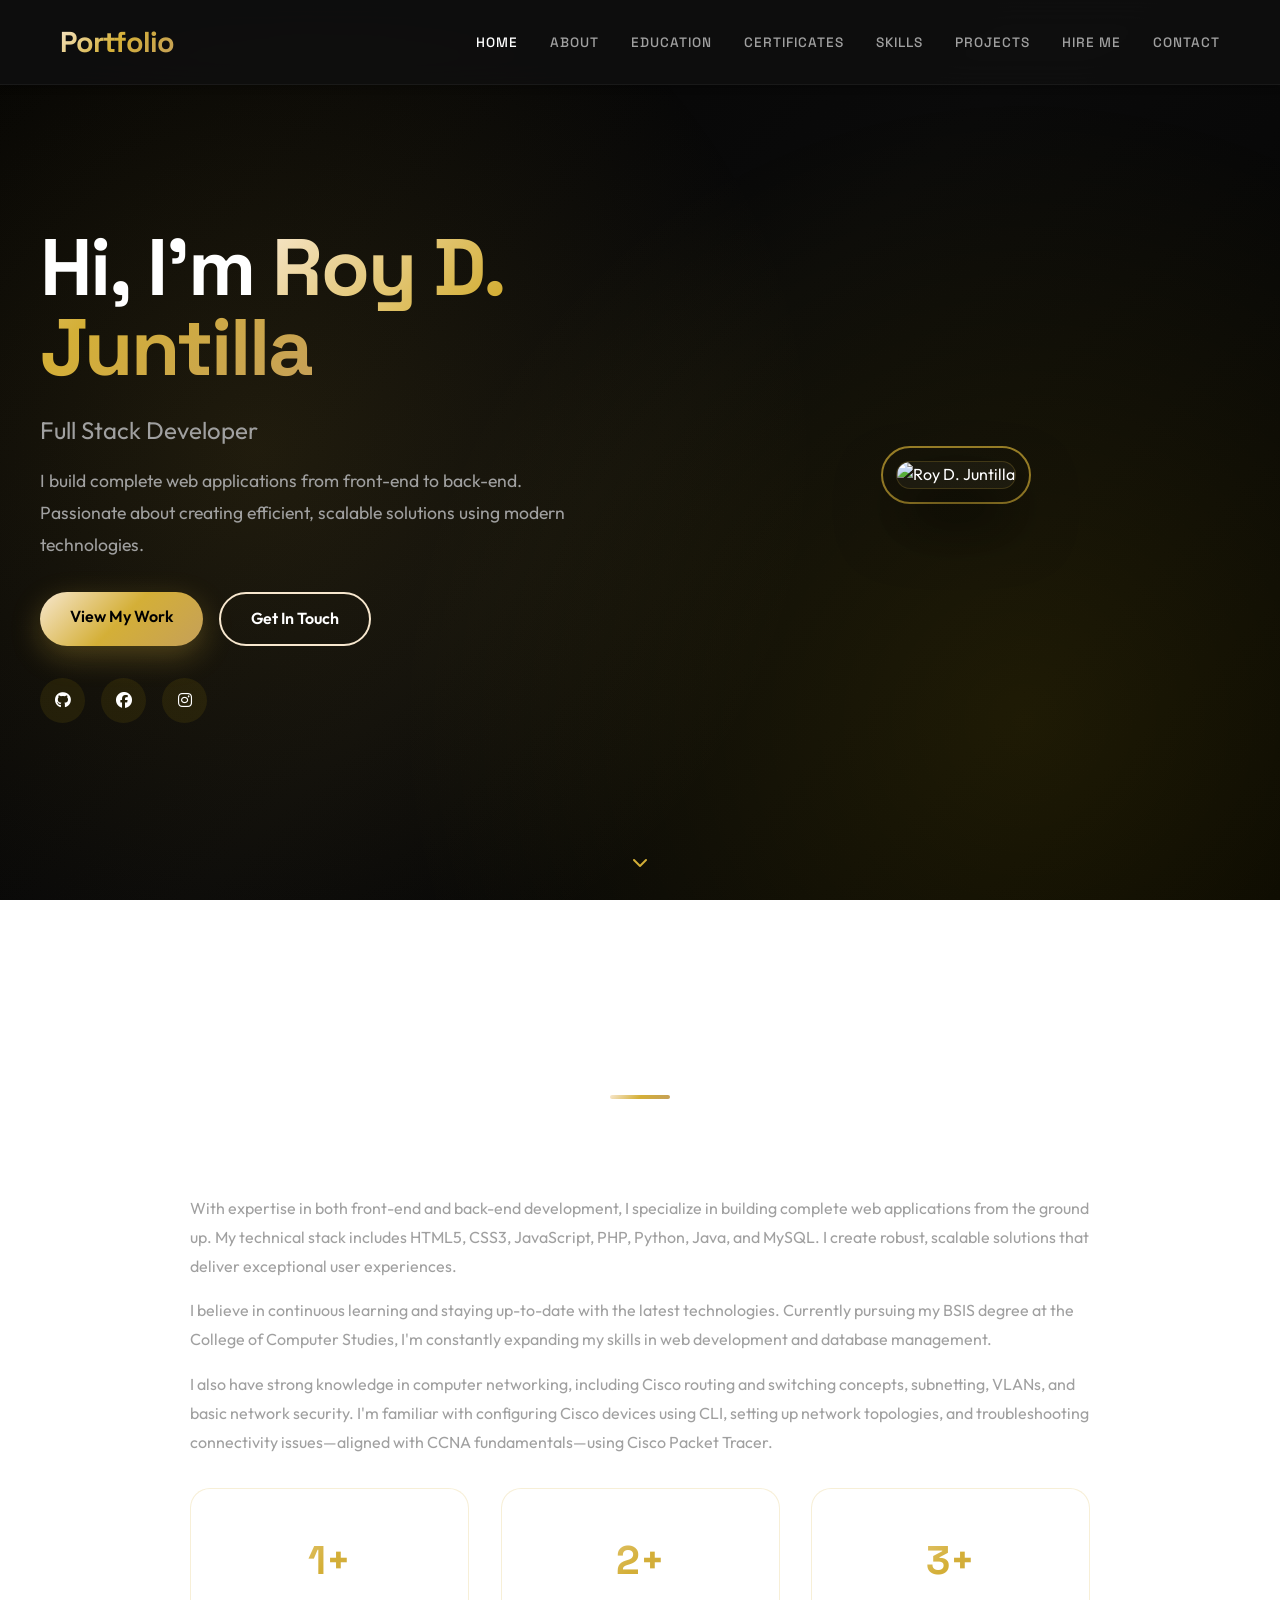
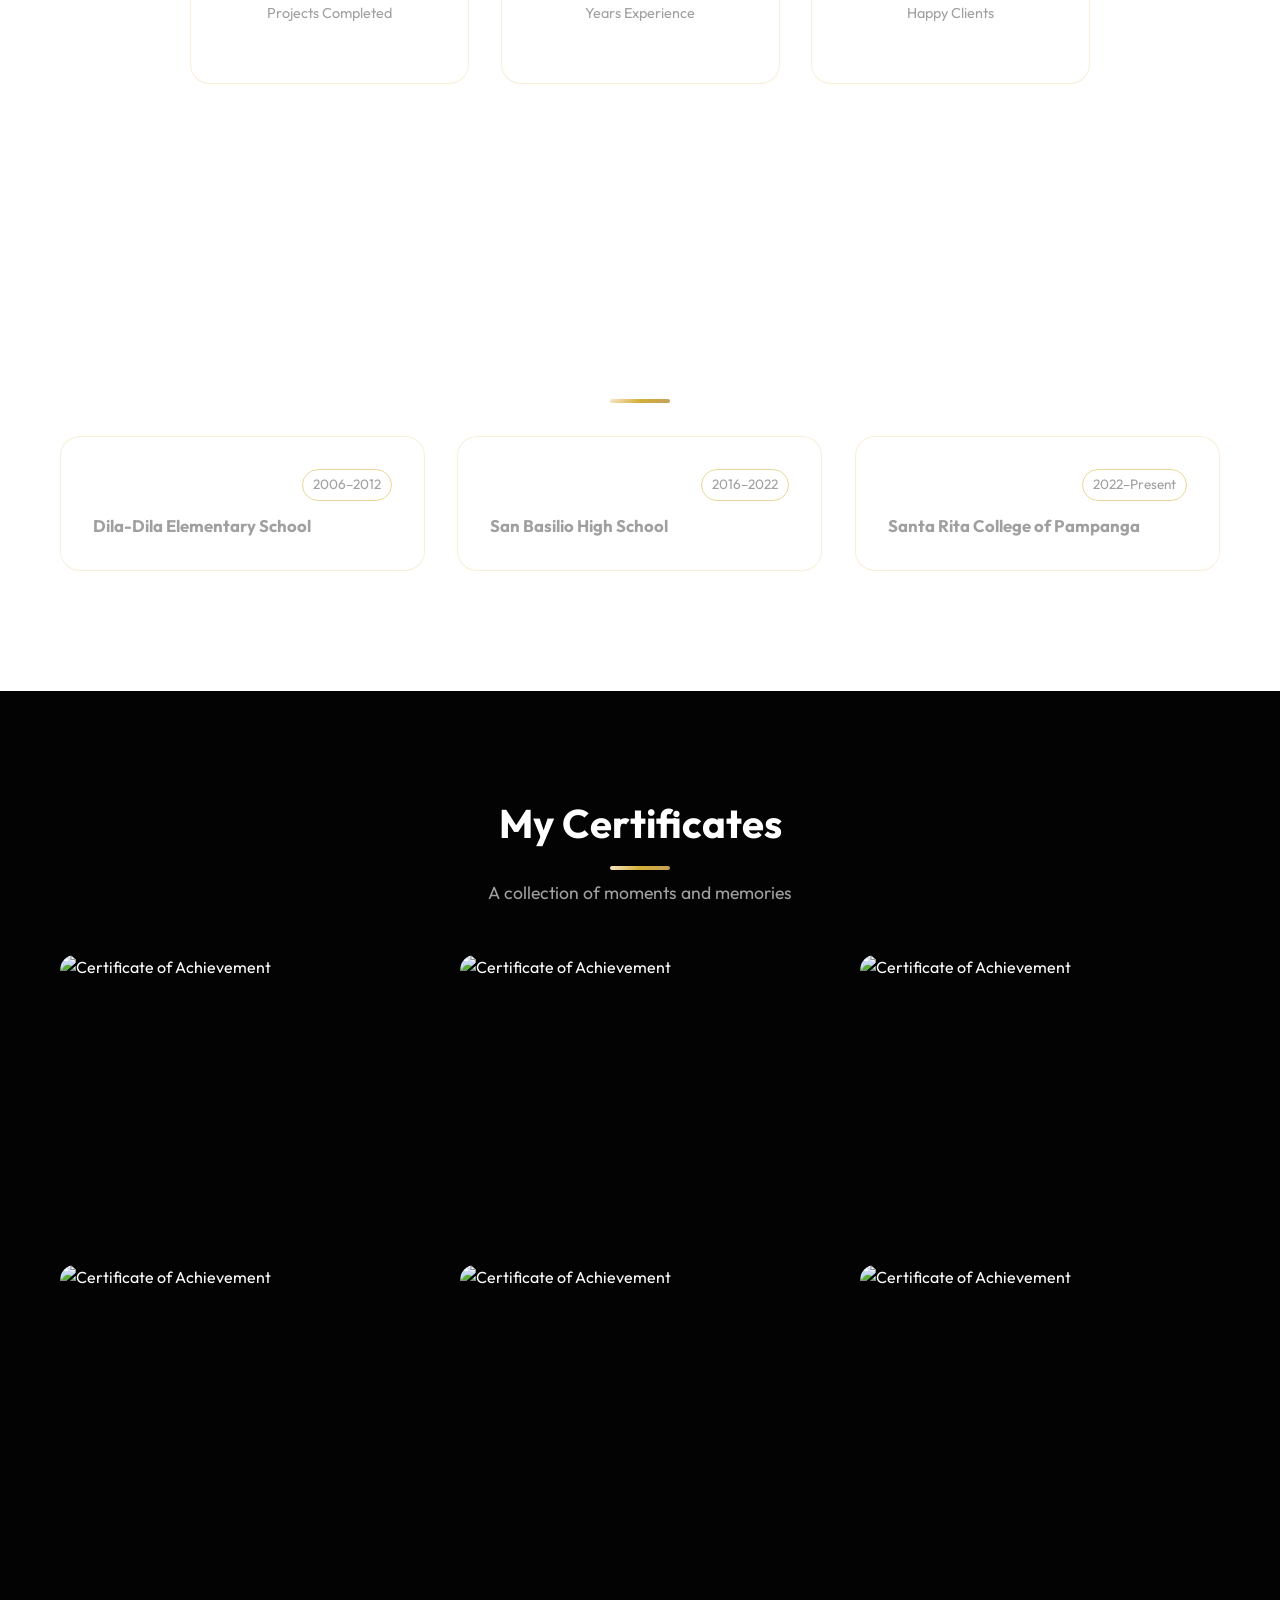
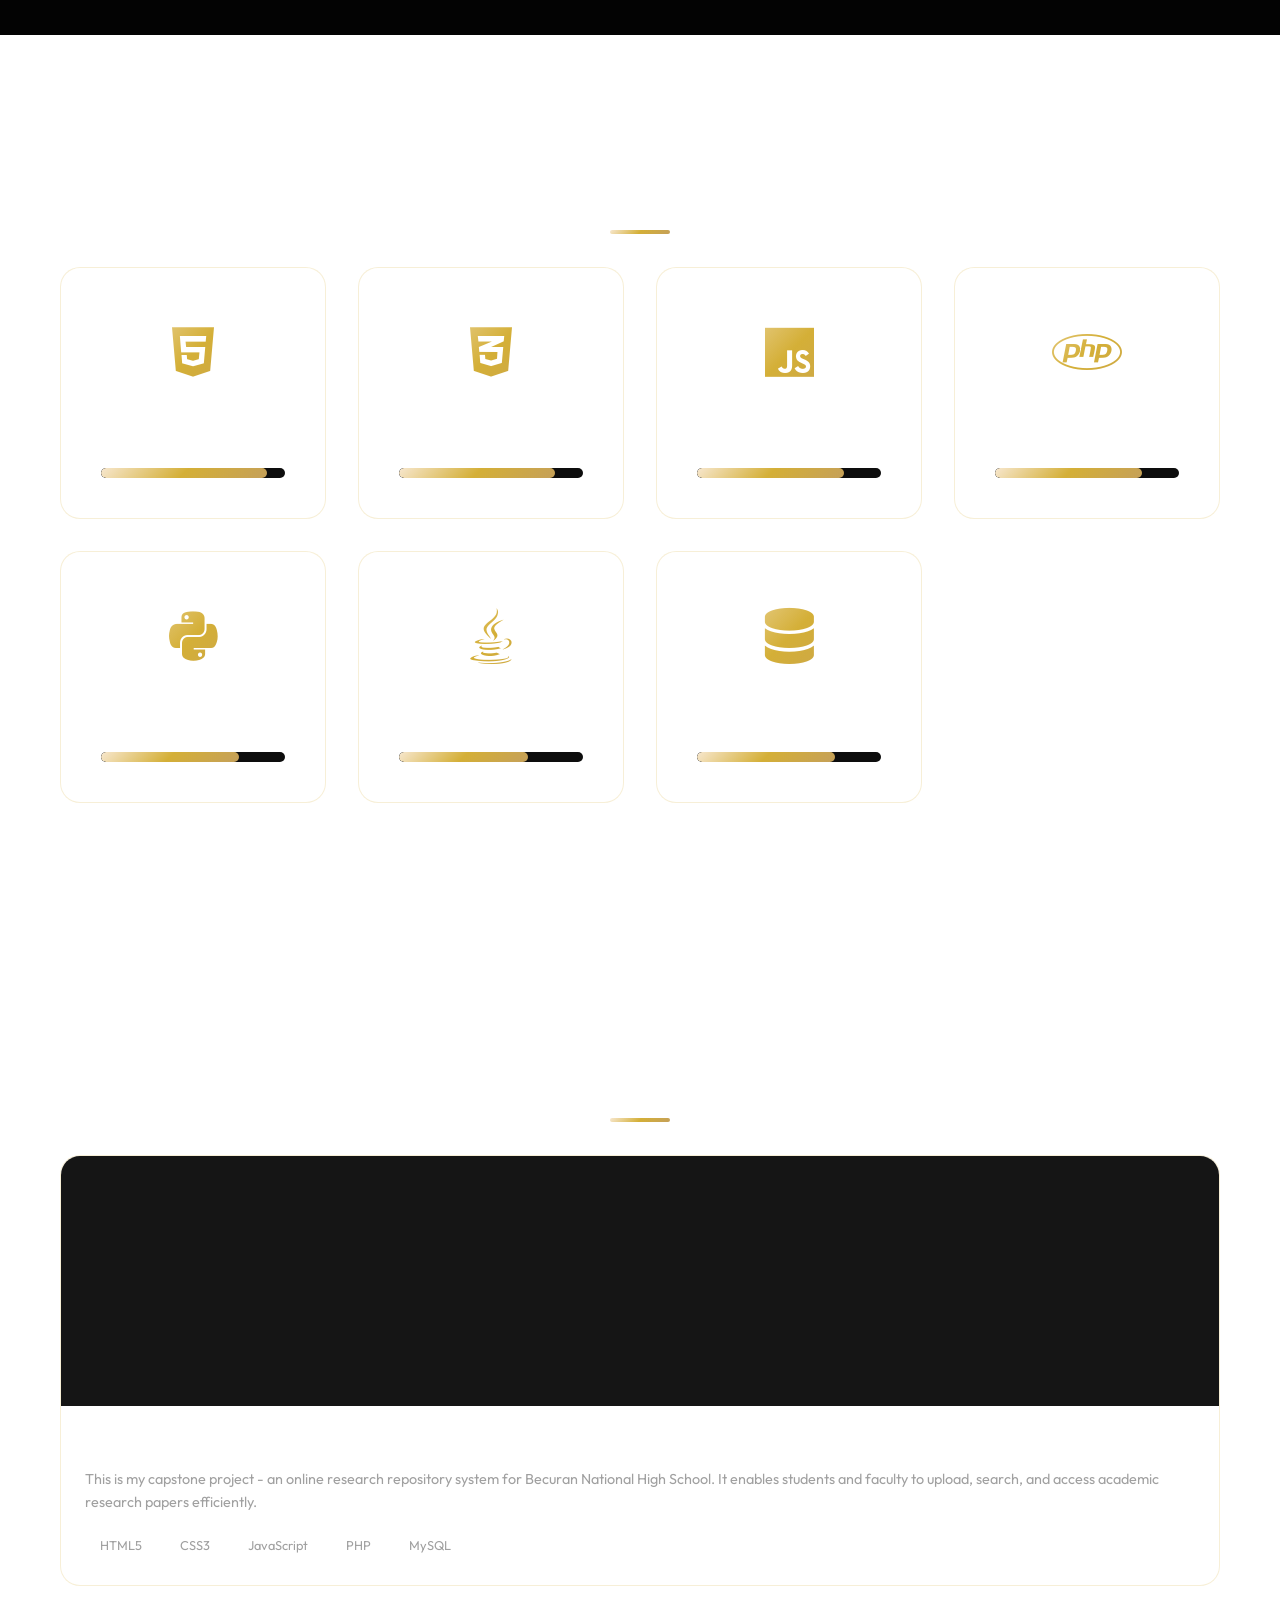
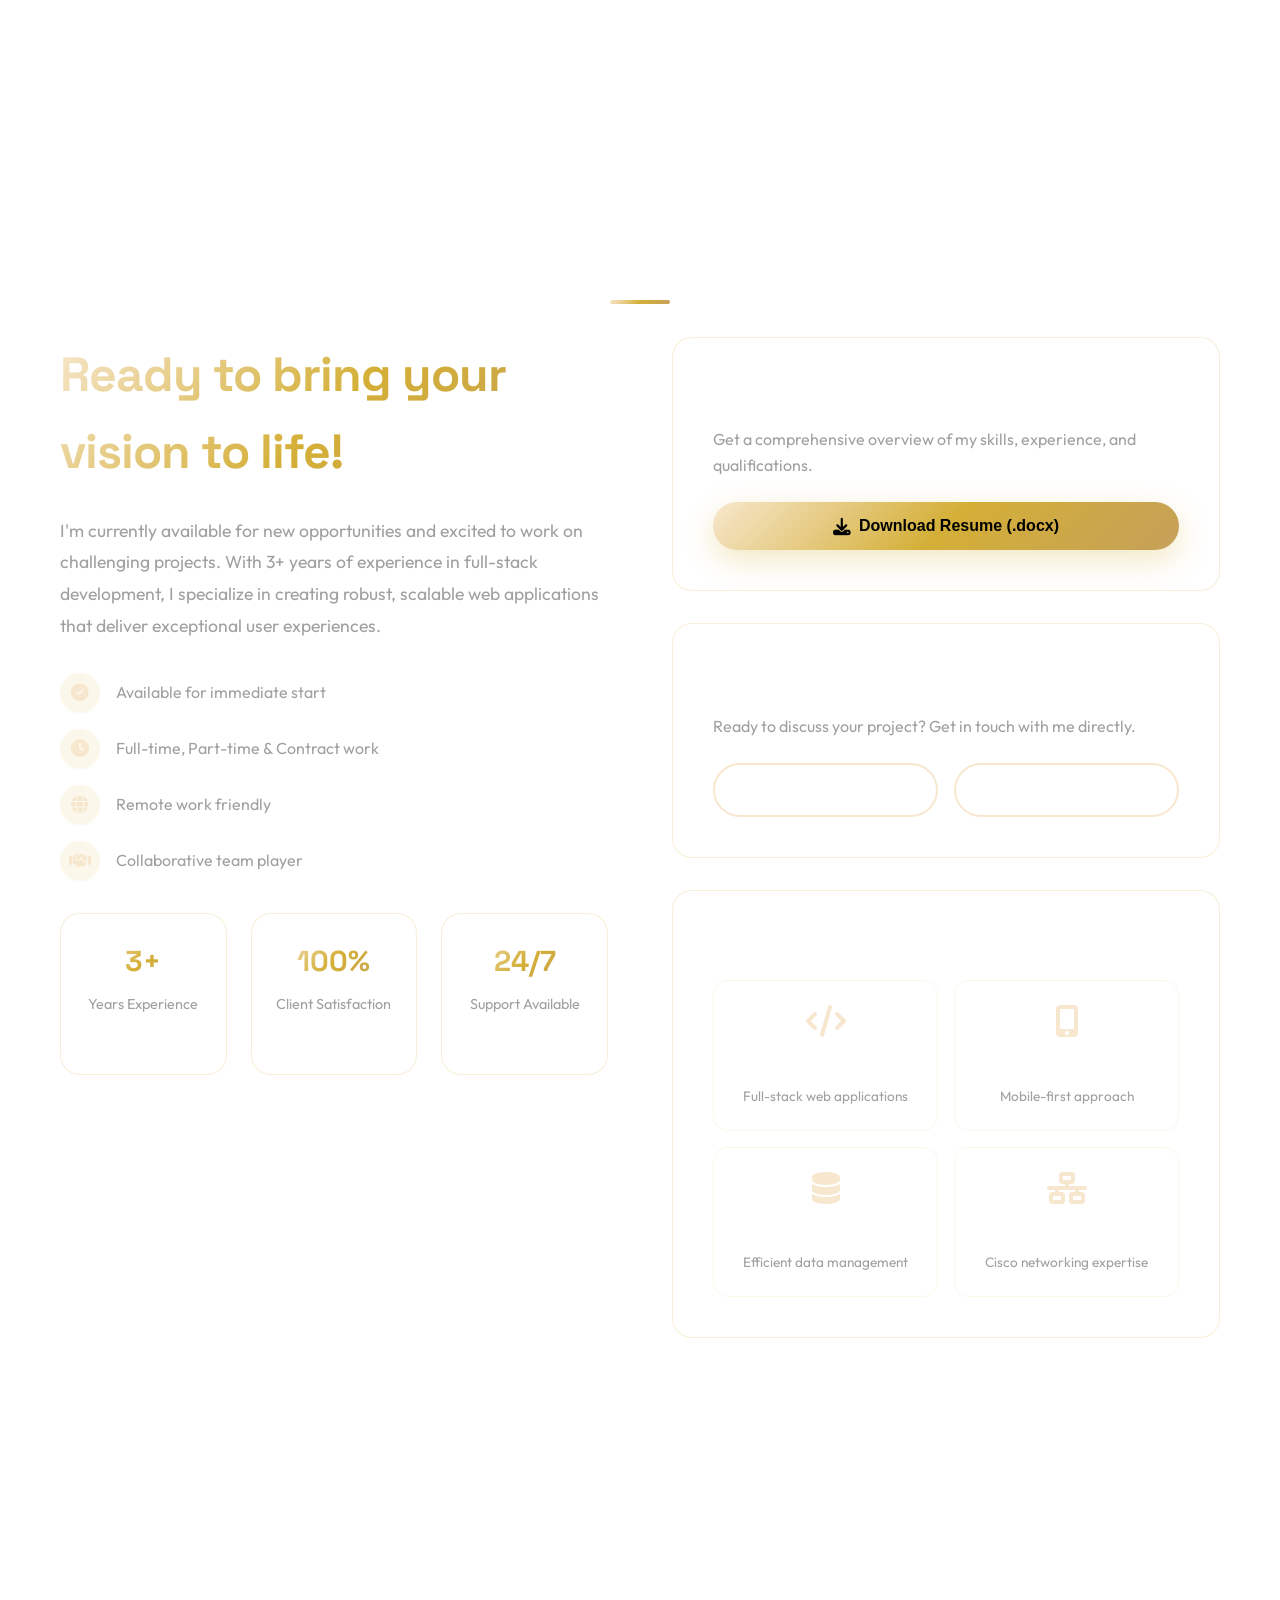
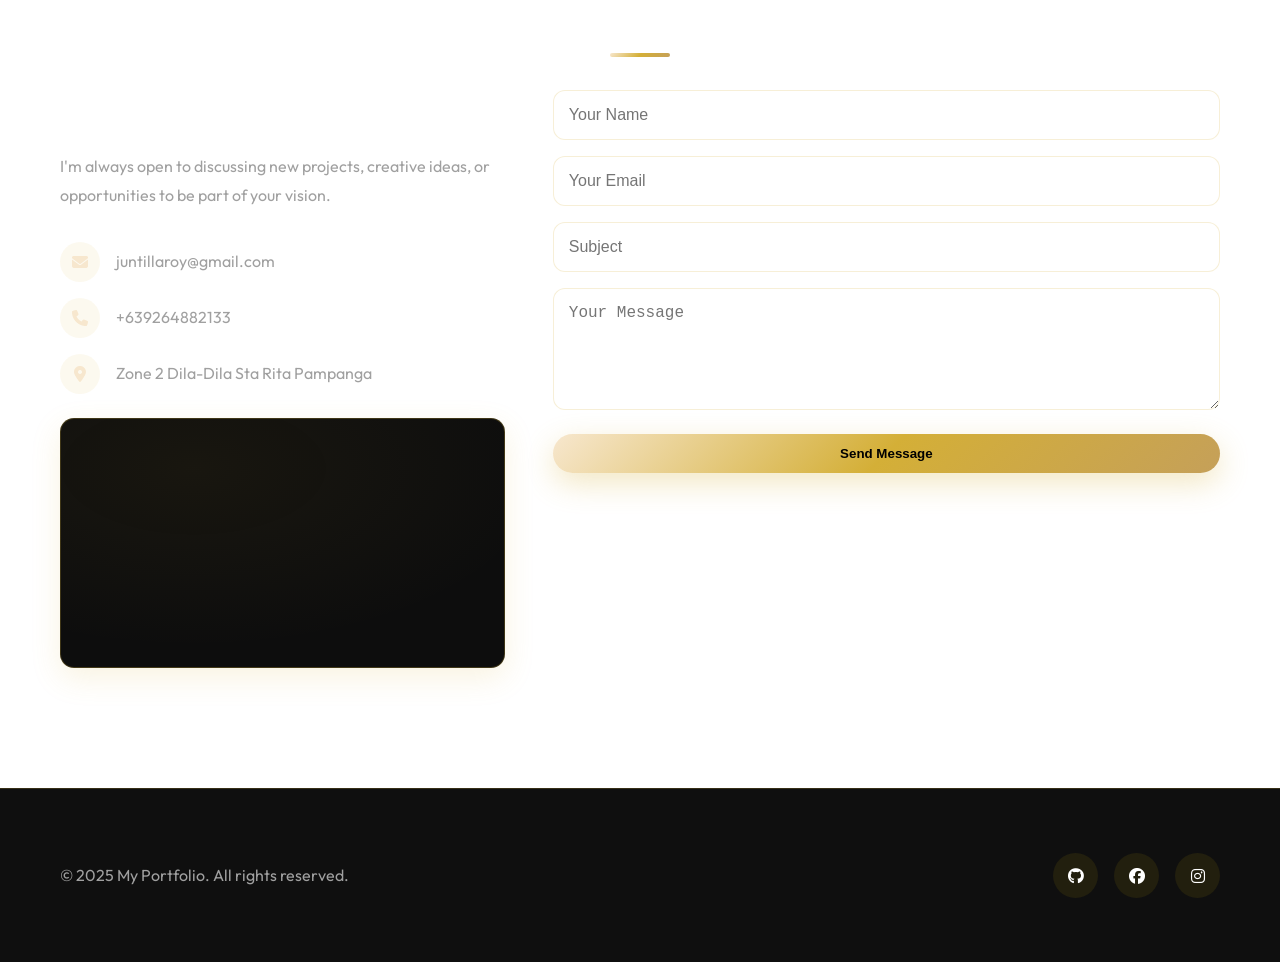
==== commit 8b6fffa7: "this is my portfolio" ====
--- a/index.html
+++ b/index.html
@@ -12,7 +12,6 @@
         rel="stylesheet">
     <link rel="stylesheet" href="style.css">
     <link rel="stylesheet" href="https://cdnjs.cloudflare.com/ajax/libs/font-awesome/6.4.0/css/all.min.css">
-    <script src="https://cdnjs.cloudflare.com/ajax/libs/three.js/0.160.0/three.min.js"></script>
     <script src="https://cdn.jsdelivr.net/npm/gsap@3.12.5/dist/gsap.min.js"></script>
     <script src="https://cdn.jsdelivr.net/npm/gsap@3.12.5/dist/ScrollTrigger.min.js"></script>
     <script src="https://unpkg.com/lenis@1.1.20/dist/lenis.min.js"></script>
@@ -20,8 +19,8 @@
 </head>
 
 <body>
-    <!-- 3D Background Canvas -->
-    <canvas id="bg-canvas"></canvas>
+    <!-- Background -->
+    <div class="bg-gradient"></div>
 
     <!-- Navigation -->
     <nav class="navbar">
--- a/style.css
+++ b/style.css
@@ -8,18 +8,12 @@
 /* ===== 3D Tilt Shine Layer ===== */
 .tilt {
     position: relative;
-    transform-style: preserve-3d;
-    will-change: transform;
-}
-
-.tilt::after {
-    content: '';
-    position: absolute;
-    inset: 0;
-    pointer-events: none;
-    background: linear-gradient(225deg, rgba(255, 255, 255, 0.0) 40%, rgba(255, 215, 0, 0.12) 60%, rgba(255, 255, 255, 0.0) 80%);
-    opacity: var(--shine, 0);
-    transition: opacity 0.2s ease;
+    transition: transform 0.3s ease;
+}
+
+/* Shine effect removed as it was part of 3D tilt */
+.tilt:hover {
+    transform: translateY(-5px);
 }
 
 :root {
@@ -47,15 +41,14 @@
     scroll-behavior: smooth;
 }
 
-#bg-canvas {
+.bg-gradient {
     position: fixed;
     top: 0;
     left: 0;
     width: 100%;
     height: 100%;
     z-index: -1;
-    pointer-events: none;
-    background: var(--dark-bg);
+    background: linear-gradient(135deg, #030303 0%, #0a0a0a 50%, #030303 100%);
 }
 
 body {
@@ -167,10 +160,8 @@
     justify-content: center;
     position: relative;
     padding: 100px 20px 50px;
-    background: linear-gradient(135deg, #0b0b0b 0%, #151515 50%, #0b0b0b 100%);
+    background: transparent;
     overflow: hidden;
-    perspective: 1000px;
-    /* enable 3D */
 }
 
 .hero::before {
@@ -315,46 +306,54 @@
 
 .hero-image {
     position: relative;
-    height: 500px;
+    height: 600px;
+    display: flex;
+    align-items: center;
+    justify-content: center;
 }
 
 .image-container {
     position: relative;
-    width: 100%;
-    height: 100%;
-    display: flex;
-    align-items: center;
-    justify-content: center;
-    transform-style: preserve-3d;
-    /* 3D children */
+    width: fit-content;
+    height: fit-content;
+    display: block;
 }
 
 .profile-pic {
-    width: 450px;
-    height: 550px;
-    border-radius: 20px;
+    width: 400px;
+    height: 500px;
+    max-width: 90vw;
     object-fit: cover;
+    border-radius: 24px;
     border: 1px solid var(--border);
     background: var(--glass);
     padding: 0;
-    box-shadow: 0 40px 100px rgba(0, 0, 0, 0.5);
+    box-shadow: 0 30px 60px rgba(0, 0, 0, 0.8);
     position: relative;
     z-index: 2;
-    transform: translateZ(50px);
     transition: all 0.5s cubic-bezier(0.23, 1, 0.32, 1);
 }
 
 .pic-backdrop {
     position: absolute;
-    top: 20px;
-    left: 20px;
-    right: -20px;
-    bottom: -20px;
+    top: -15px;
+    left: -15px;
+    right: -15px;
+    bottom: -15px;
     border: 2px solid var(--secondary-color);
-    border-radius: 20px;
+    opacity: 0.7;
+    border-radius: 30px;
     z-index: 1;
-    transform: translateZ(20px);
     pointer-events: none;
+    transition: all 0.5s ease;
+}
+
+.image-container:hover .pic-backdrop {
+    top: -25px;
+    left: -25px;
+    right: -25px;
+    bottom: -25px;
+    opacity: 0.8;
 }
 
 /* Profile float removed */
@@ -1159,7 +1158,14 @@
     }
 
     .hero-image {
-        height: 300px;
+        height: auto;
+        min-height: 450px;
+        padding: 50px 0;
+    }
+
+    .profile-pic {
+        width: 280px;
+        height: 350px;
     }
 
     .about-content {
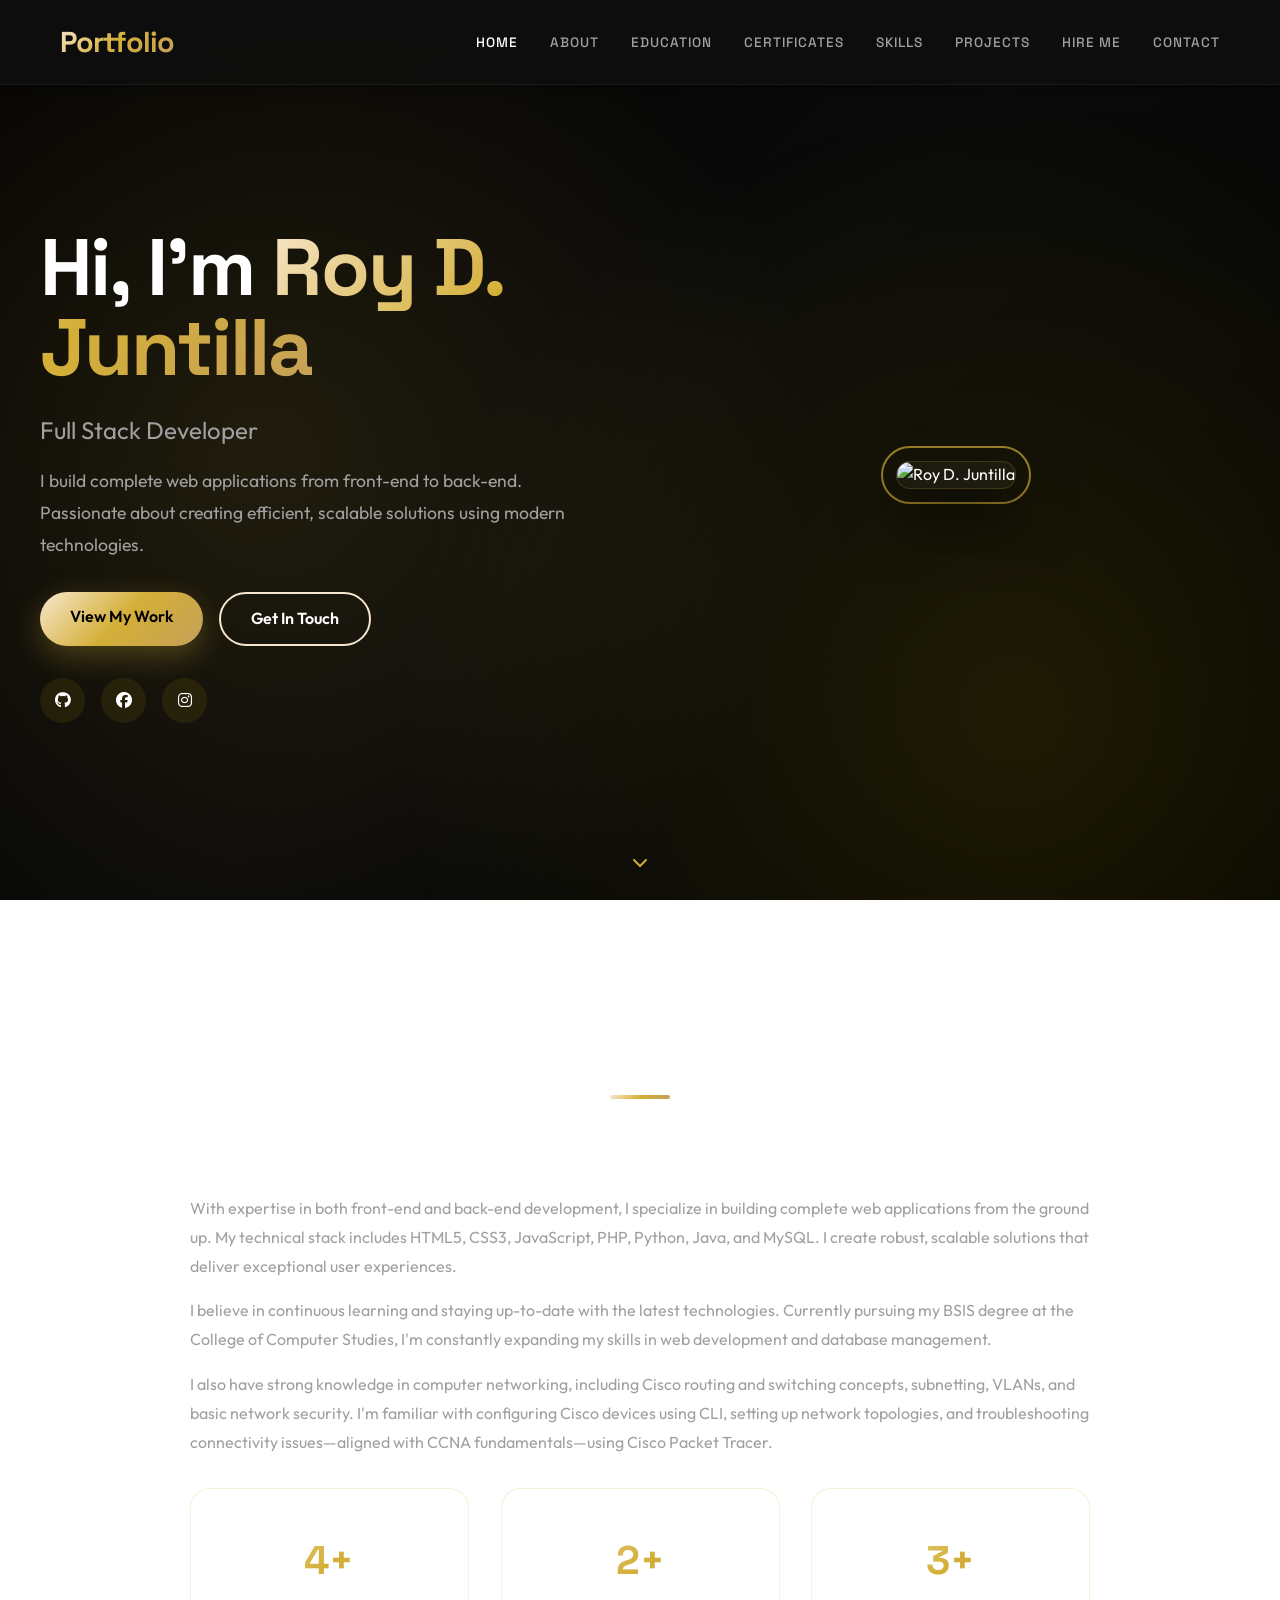
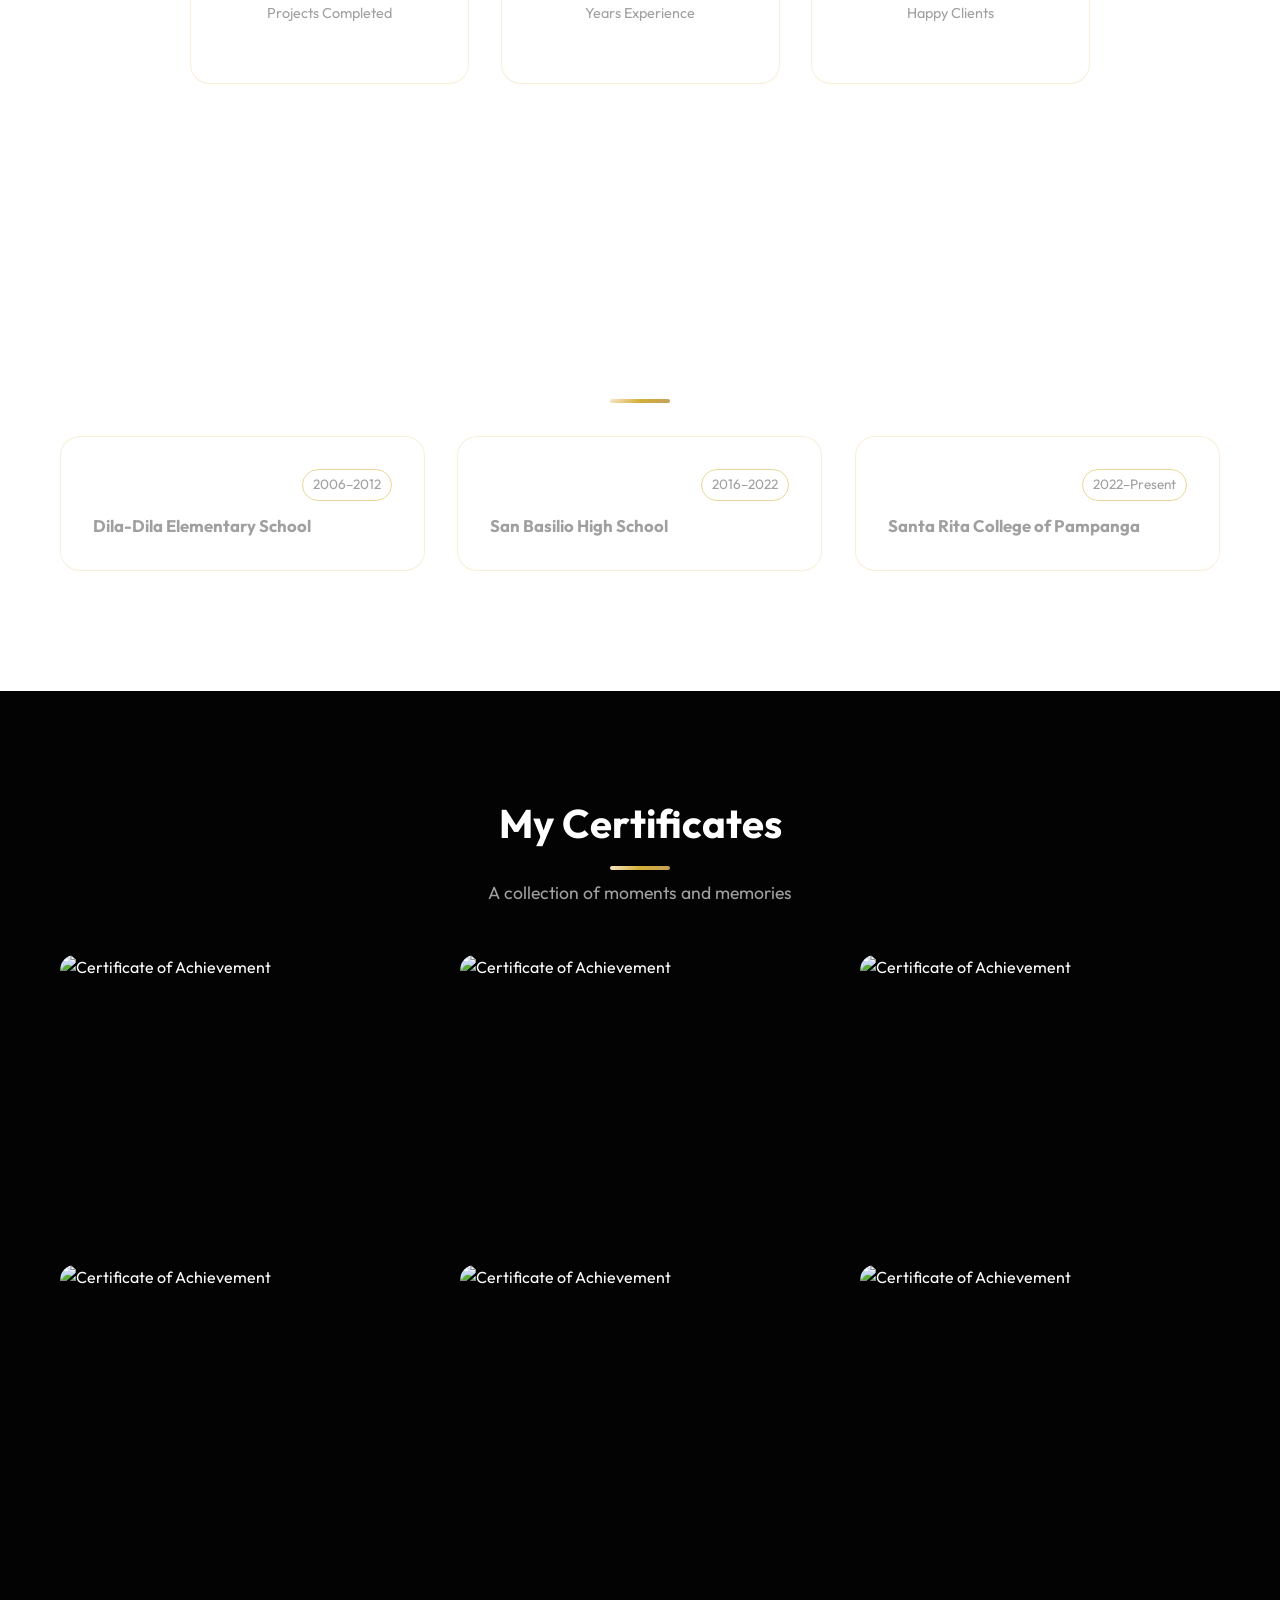
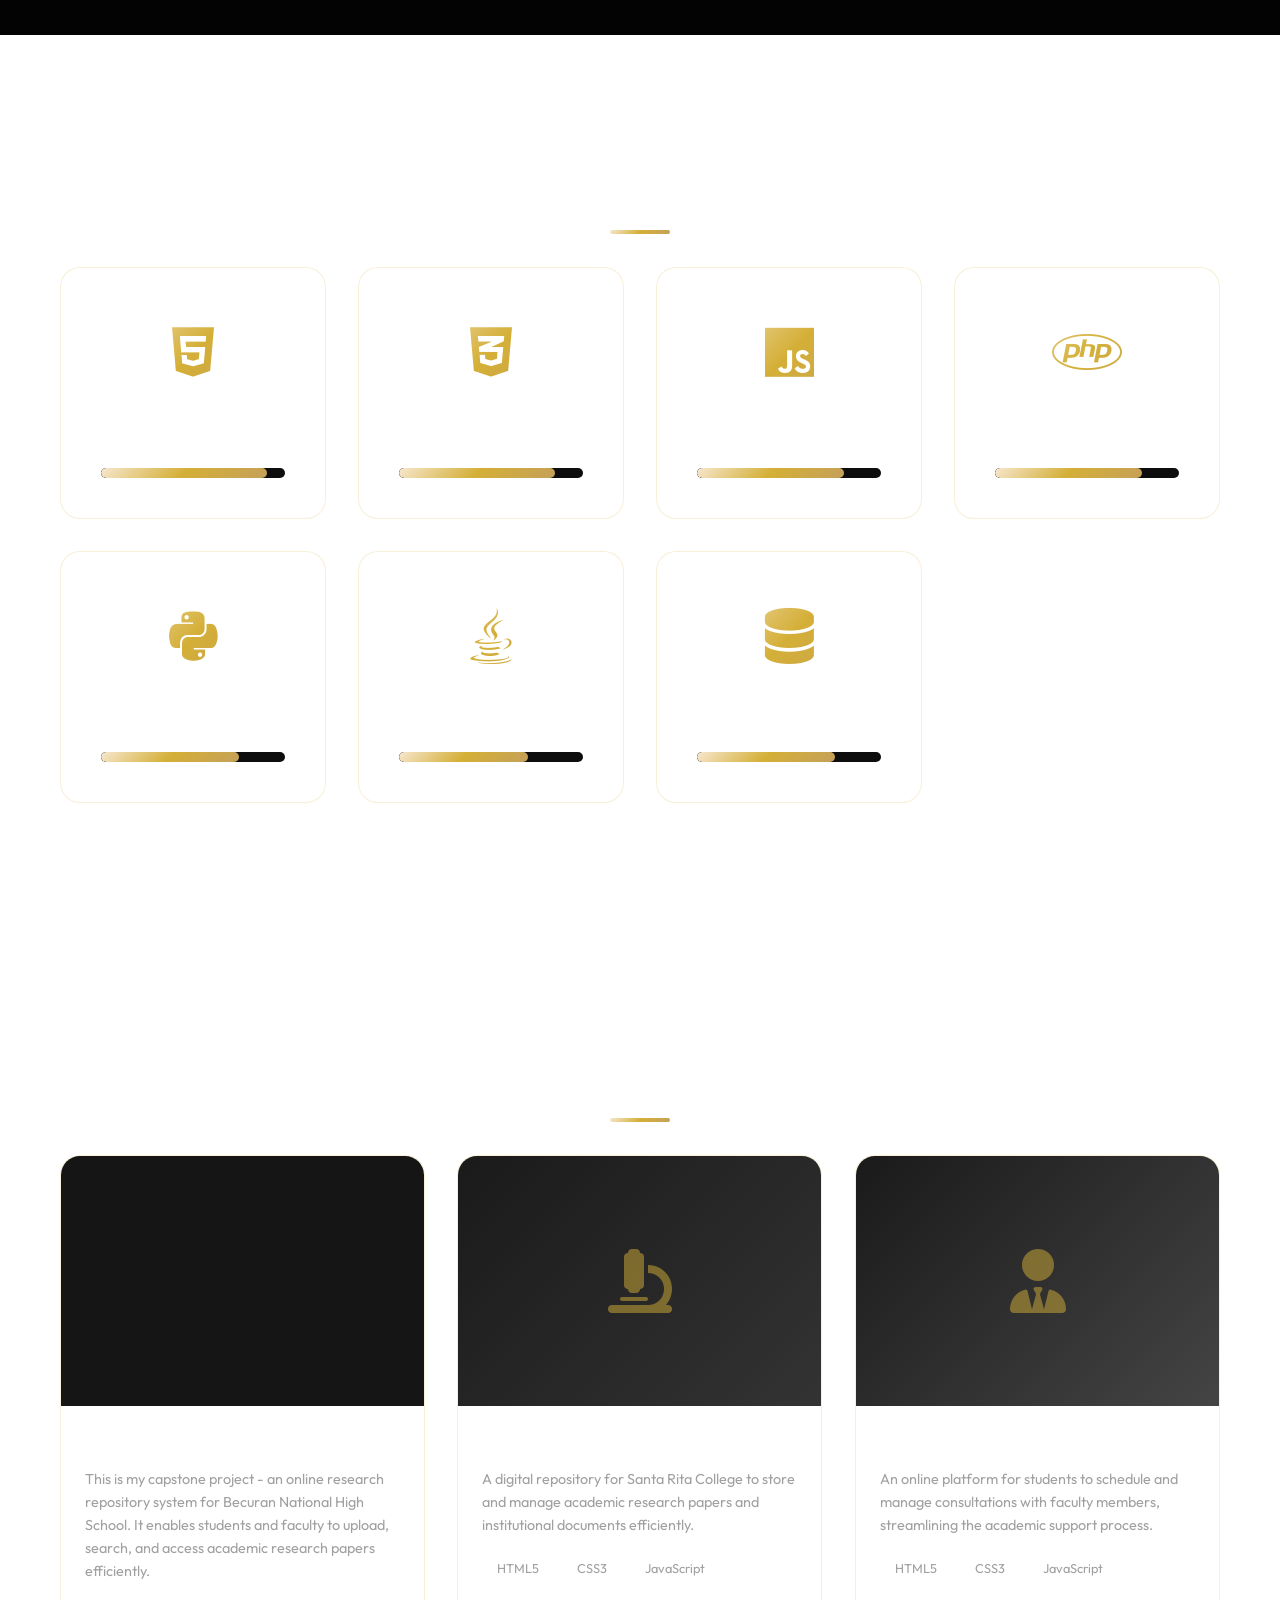
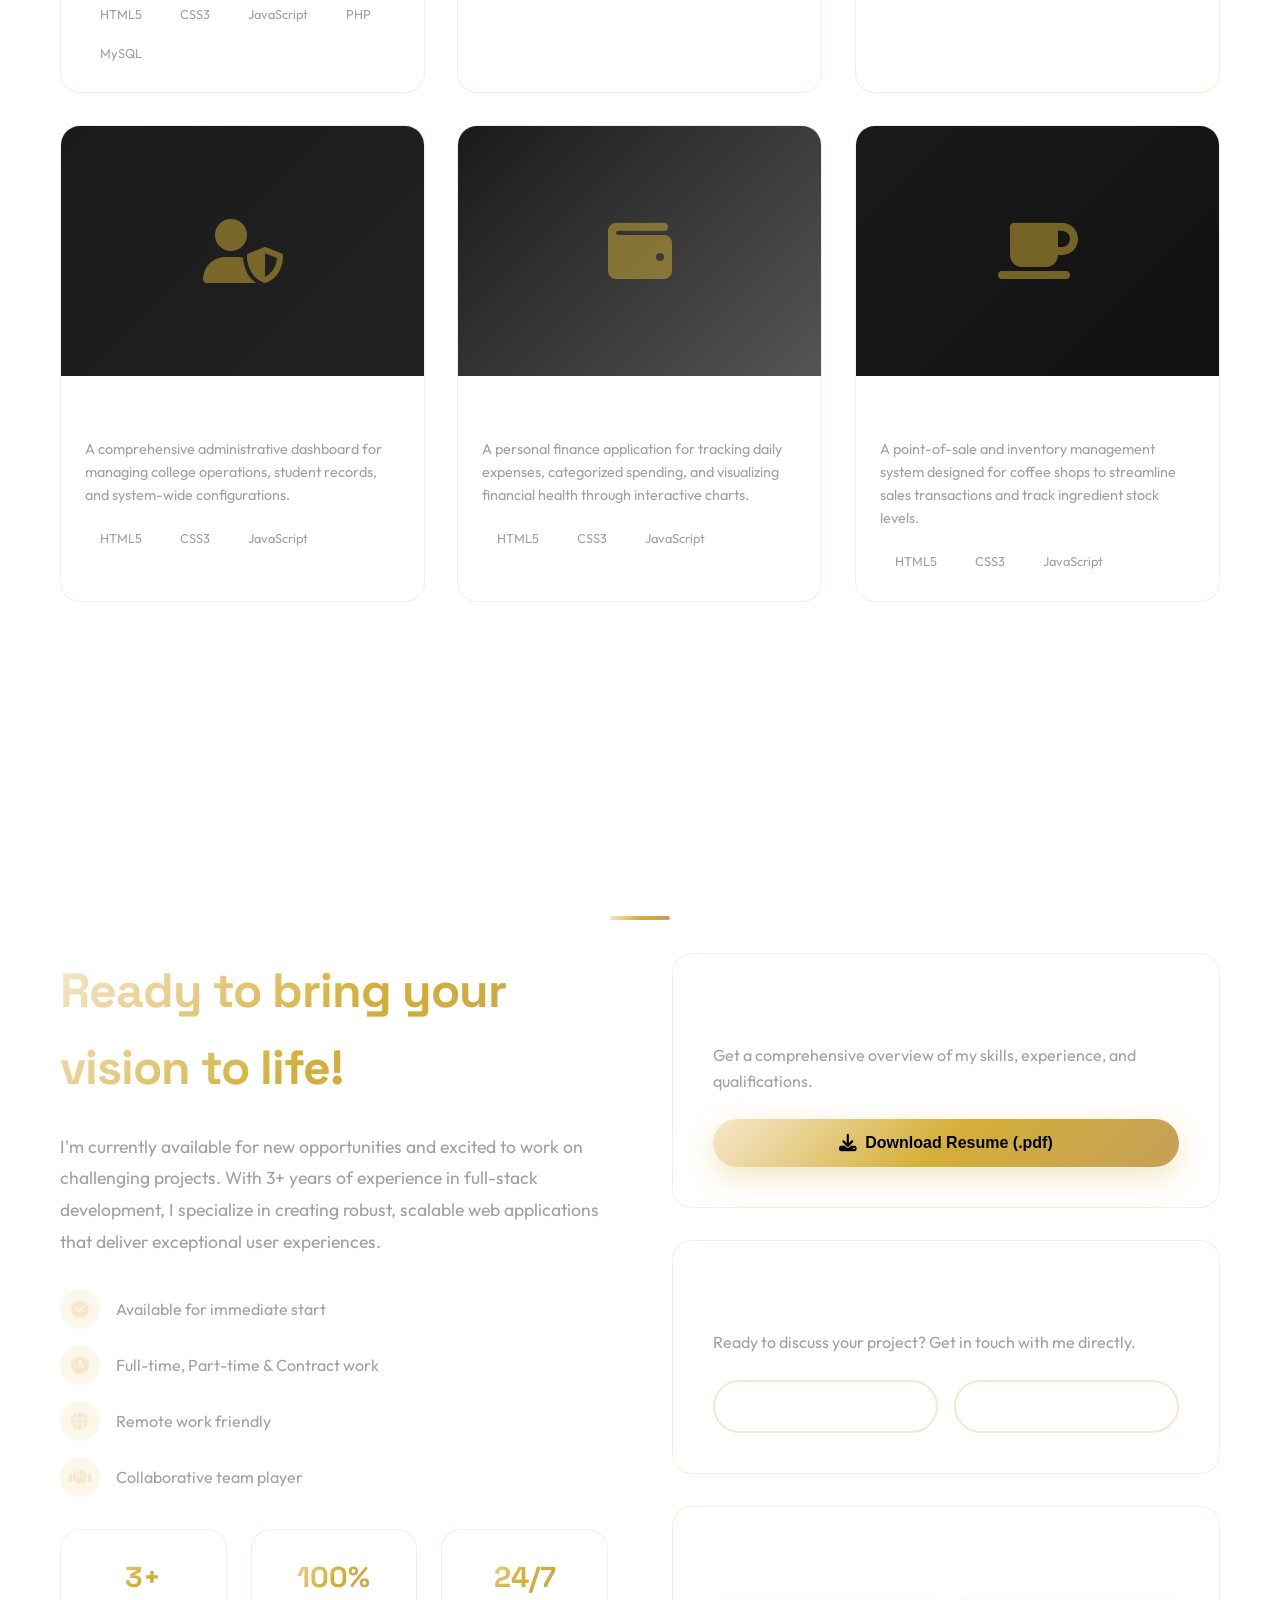
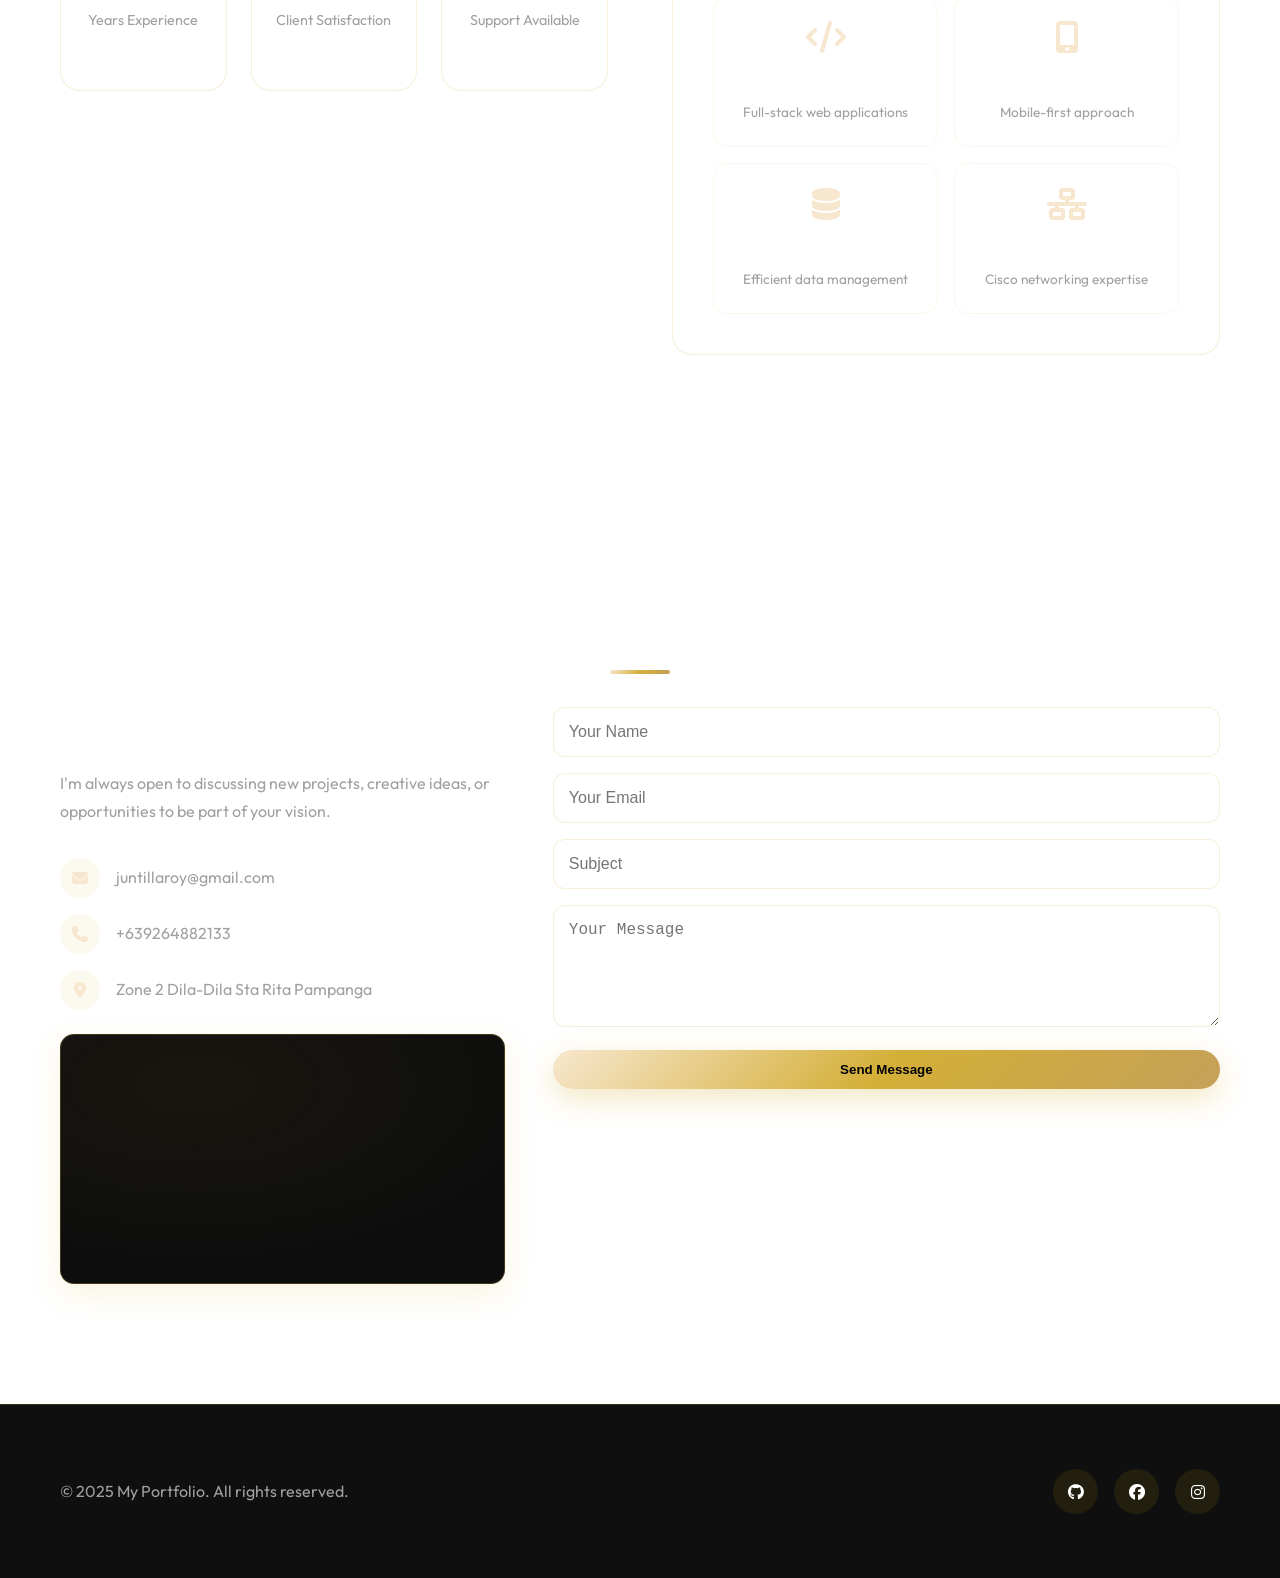
==== commit 4a38cb84: "This is my portfolio" ====
--- a/index.html
+++ b/index.html
@@ -109,7 +109,7 @@
                     </p>
                     <div class="about-stats">
                         <div class="stat-item">
-                            <h4>1</h4>
+                            <h4>6</h4>
                             <p>Projects Completed</p>
                         </div>
                         <div class="stat-item">
@@ -312,6 +312,110 @@
                             <span class="tag">JavaScript</span>
                             <span class="tag">PHP</span>
                             <span class="tag">MySQL</span>
+                        </div>
+                    </div>
+                </div>
+                <div class="project-card tilt">
+                    <div class="project-image"
+                        style="background: linear-gradient(135deg, #1a1a1a 0%, #333 100%); min-height: 250px; display: flex; align-items: center; justify-content: center;">
+                        <i class="fas fa-microscope" style="font-size: 4rem; color: #d4af37; opacity: 0.5;"></i>
+                        <div class="project-overlay">
+                            <a href="https://src-research-repository-lrgd28989-starbucks2s-projects.vercel.app/index.html"
+                                target="_blank" class="project-link"><i class="fas fa-external-link-alt"></i></a>
+                        </div>
+                    </div>
+                    <div class="project-info">
+                        <h3>SRC Research Repository</h3>
+                        <p>A digital repository for Santa Rita College to store and manage academic research papers and
+                            institutional documents efficiently.</p>
+                        <div class="project-tags">
+                            <span class="tag">HTML5</span>
+                            <span class="tag">CSS3</span>
+                            <span class="tag">JavaScript</span>
+                        </div>
+                    </div>
+                </div>
+
+                <div class="project-card tilt">
+                    <div class="project-image"
+                        style="background: linear-gradient(135deg, #1a1a1a 0%, #444 100%); min-height: 250px; display: flex; align-items: center; justify-content: center;">
+                        <i class="fas fa-user-tie" style="font-size: 4rem; color: #d4af37; opacity: 0.5;"></i>
+                        <div class="project-overlay">
+                            <a href="https://src-facultyconsultation.vercel.app/index.html" target="_blank"
+                                class="project-link"><i class="fas fa-external-link-alt"></i></a>
+                        </div>
+                    </div>
+                    <div class="project-info">
+                        <h3>Faculty Consultation System</h3>
+                        <p>An online platform for students to schedule and manage consultations with faculty members,
+                            streamlining the academic support process.</p>
+                        <div class="project-tags">
+                            <span class="tag">HTML5</span>
+                            <span class="tag">CSS3</span>
+                            <span class="tag">JavaScript</span>
+                        </div>
+                    </div>
+                </div>
+
+                <div class="project-card tilt">
+                    <div class="project-image"
+                        style="background: linear-gradient(135deg, #1a1a1a 0%, #222 100%); min-height: 250px; display: flex; align-items: center; justify-content: center;">
+                        <i class="fas fa-user-shield" style="font-size: 4rem; color: #d4af37; opacity: 0.5;"></i>
+                        <div class="project-overlay">
+                            <a href="https://src-masteradmin-9rwtg13ri-starbucks2s-projects.vercel.app/index.html"
+                                target="_blank" class="project-link"><i class="fas fa-external-link-alt"></i></a>
+                        </div>
+                    </div>
+                    <div class="project-info">
+                        <h3>SRC Master Admin System</h3>
+                        <p>A comprehensive administrative dashboard for managing college operations, student records,
+                            and system-wide configurations.</p>
+                        <div class="project-tags">
+                            <span class="tag">HTML5</span>
+                            <span class="tag">CSS3</span>
+                            <span class="tag">JavaScript</span>
+                        </div>
+                    </div>
+                </div>
+
+                <div class="project-card tilt">
+                    <div class="project-image"
+                        style="background: linear-gradient(135deg, #1a1a1a 0%, #555 100%); min-height: 250px; display: flex; align-items: center; justify-content: center;">
+                        <i class="fas fa-wallet" style="font-size: 4rem; color: #d4af37; opacity: 0.5;"></i>
+                        <div class="project-overlay">
+                            <a href="https://expense-tracker-alpha-orpin.vercel.app/" target="_blank"
+                                class="project-link"><i class="fas fa-external-link-alt"></i></a>
+                        </div>
+                    </div>
+                    <div class="project-info">
+                        <h3>Expense Tracker</h3>
+                        <p>A personal finance application for tracking daily expenses, categorized spending, and
+                            visualizing financial health through interactive charts.</p>
+                        <div class="project-tags">
+                            <span class="tag">HTML5</span>
+                            <span class="tag">CSS3</span>
+                            <span class="tag">JavaScript</span>
+                        </div>
+                    </div>
+                </div>
+
+                <div class="project-card tilt">
+                    <div class="project-image"
+                        style="background: linear-gradient(135deg, #1a1a1a 0%, #111 100%); min-height: 250px; display: flex; align-items: center; justify-content: center;">
+                        <i class="fas fa-coffee" style="font-size: 4rem; color: #d4af37; opacity: 0.5;"></i>
+                        <div class="project-overlay">
+                            <a href="https://coffeepos-inventory.vercel.app/" target="_blank" class="project-link"><i
+                                    class="fas fa-external-link-alt"></i></a>
+                        </div>
+                    </div>
+                    <div class="project-info">
+                        <h3>Coffee POS & Inventory</h3>
+                        <p>A point-of-sale and inventory management system designed for coffee shops to streamline
+                            sales transactions and track ingredient stock levels.</p>
+                        <div class="project-tags">
+                            <span class="tag">HTML5</span>
+                            <span class="tag">CSS3</span>
+                            <span class="tag">JavaScript</span>
                         </div>
                     </div>
                 </div>
@@ -370,7 +474,7 @@
                         <p>Get a comprehensive overview of my skills, experience, and qualifications.</p>
                         <button id="downloadResume" class="btn btn-primary download-btn">
                             <i class="fas fa-download"></i>
-                            Download Resume (.docx)
+                            Download Resume (.pdf)
                         </button>
                     </div>
                     <div class="contact-quick">
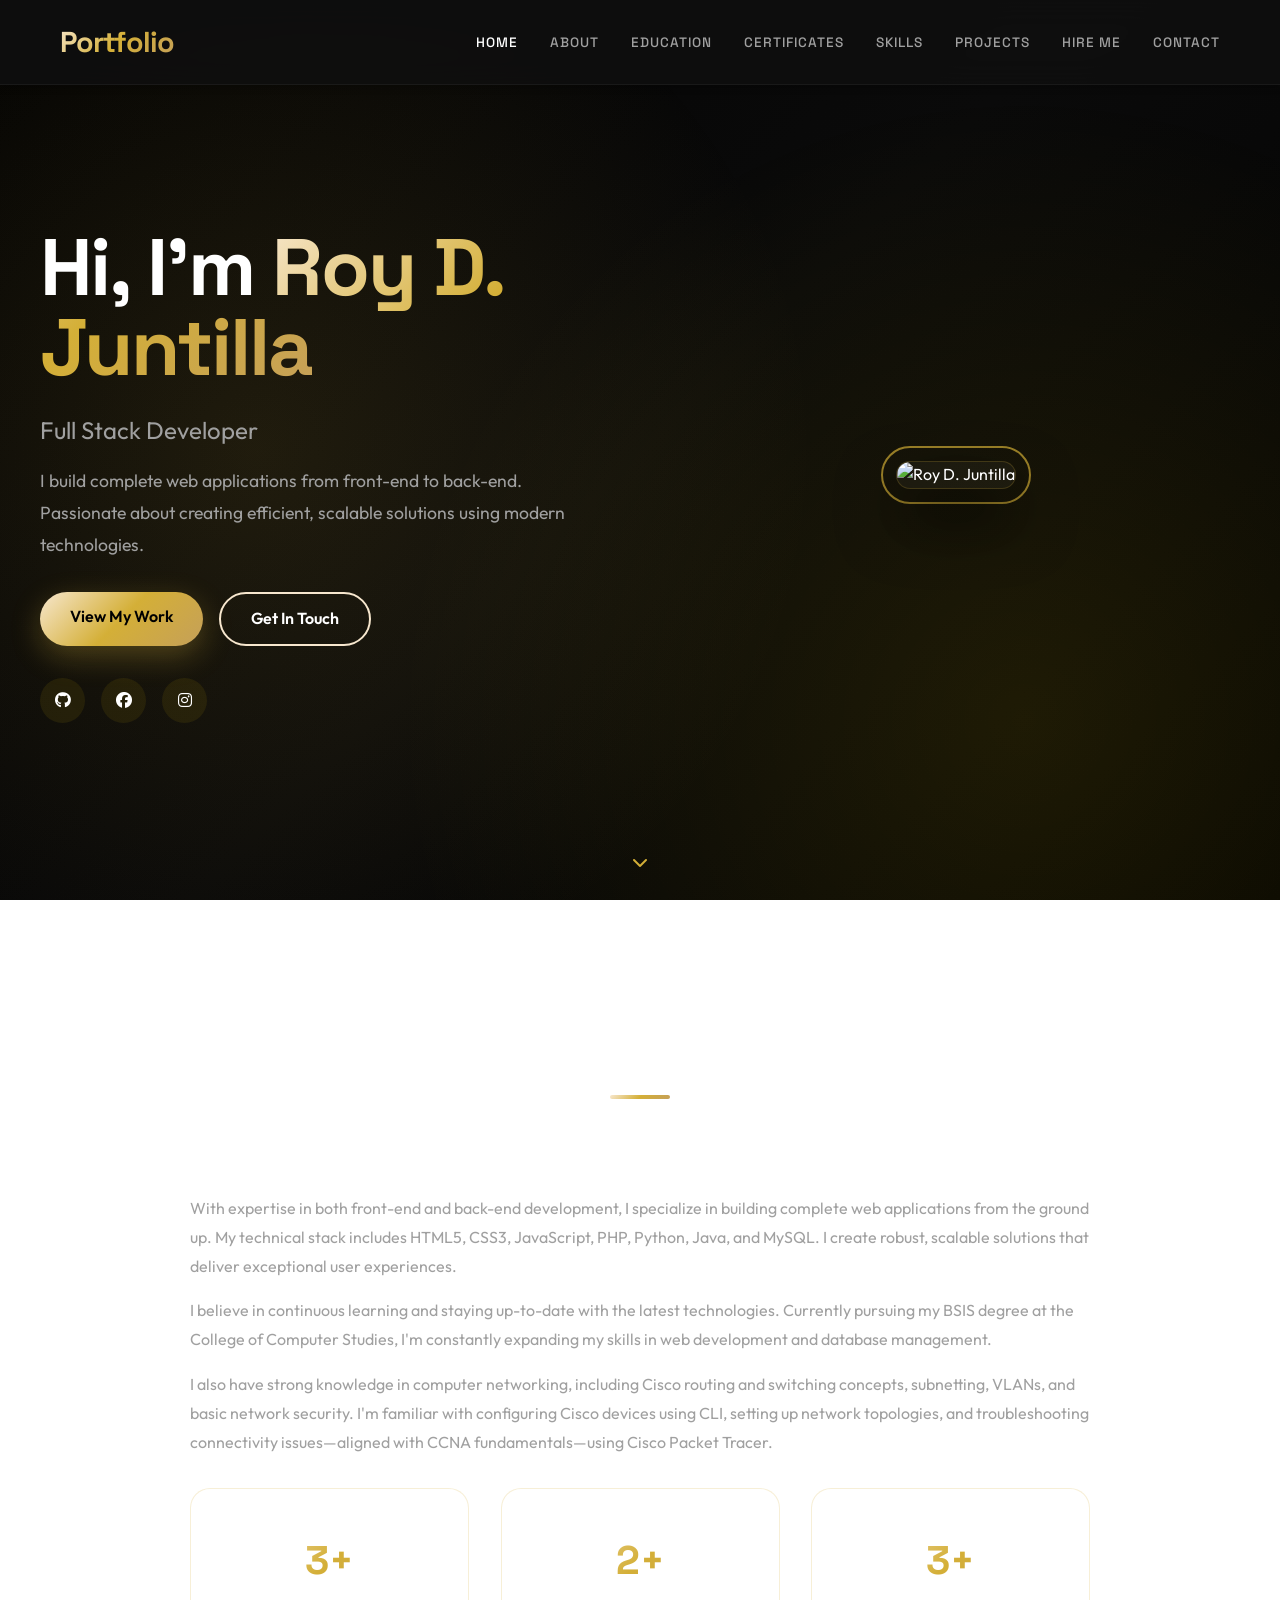
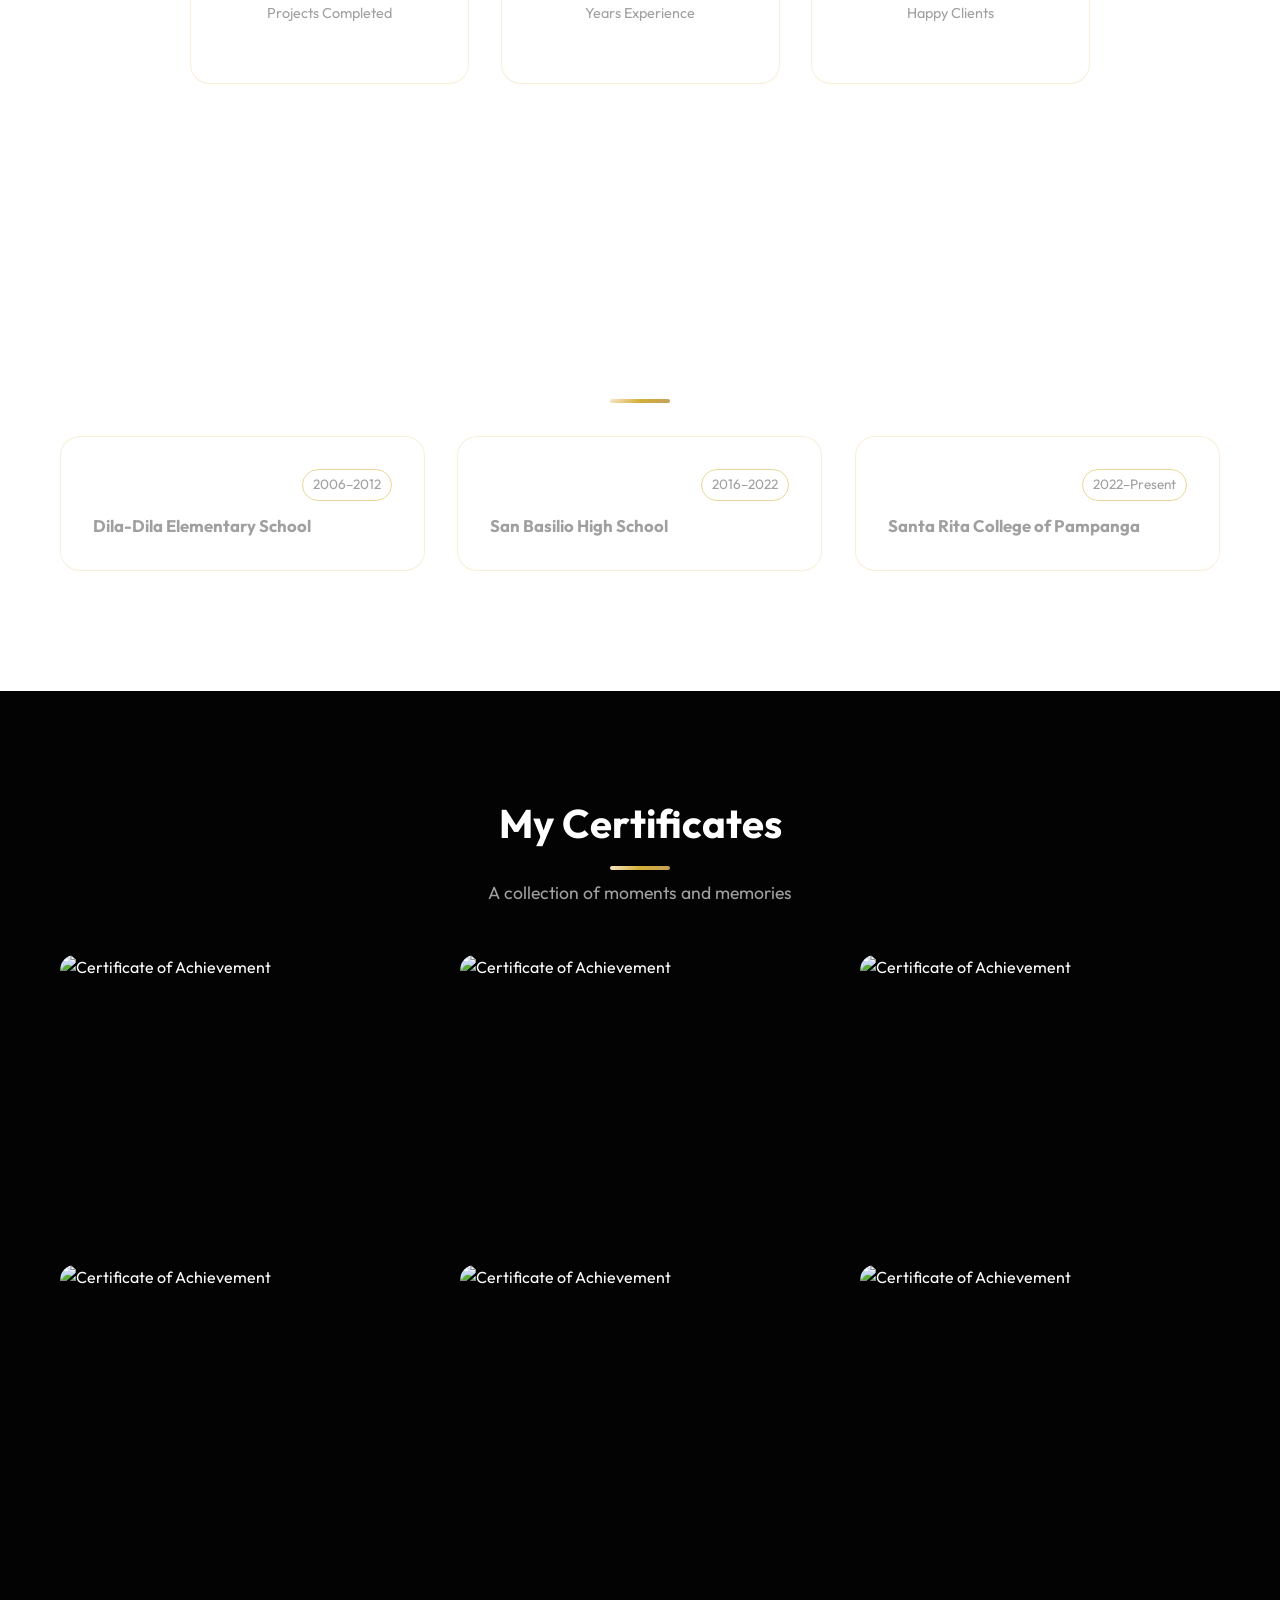
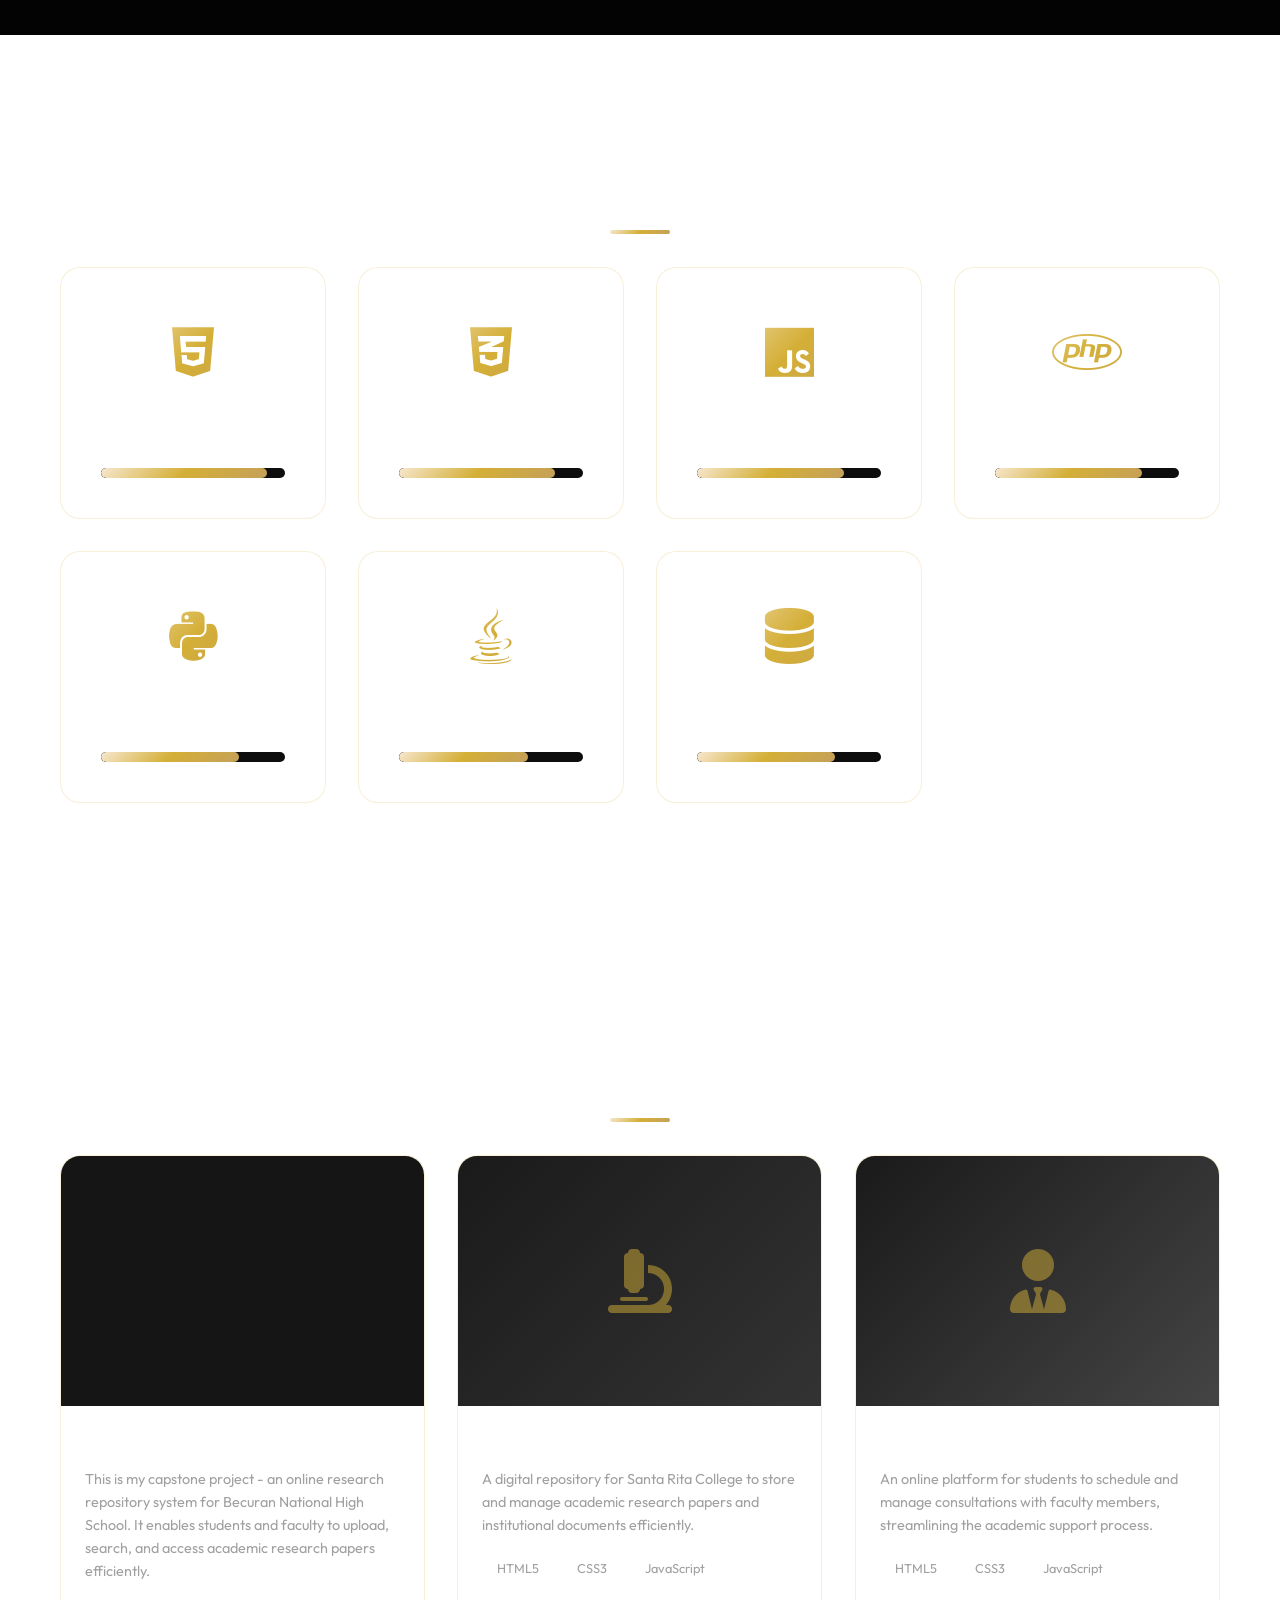
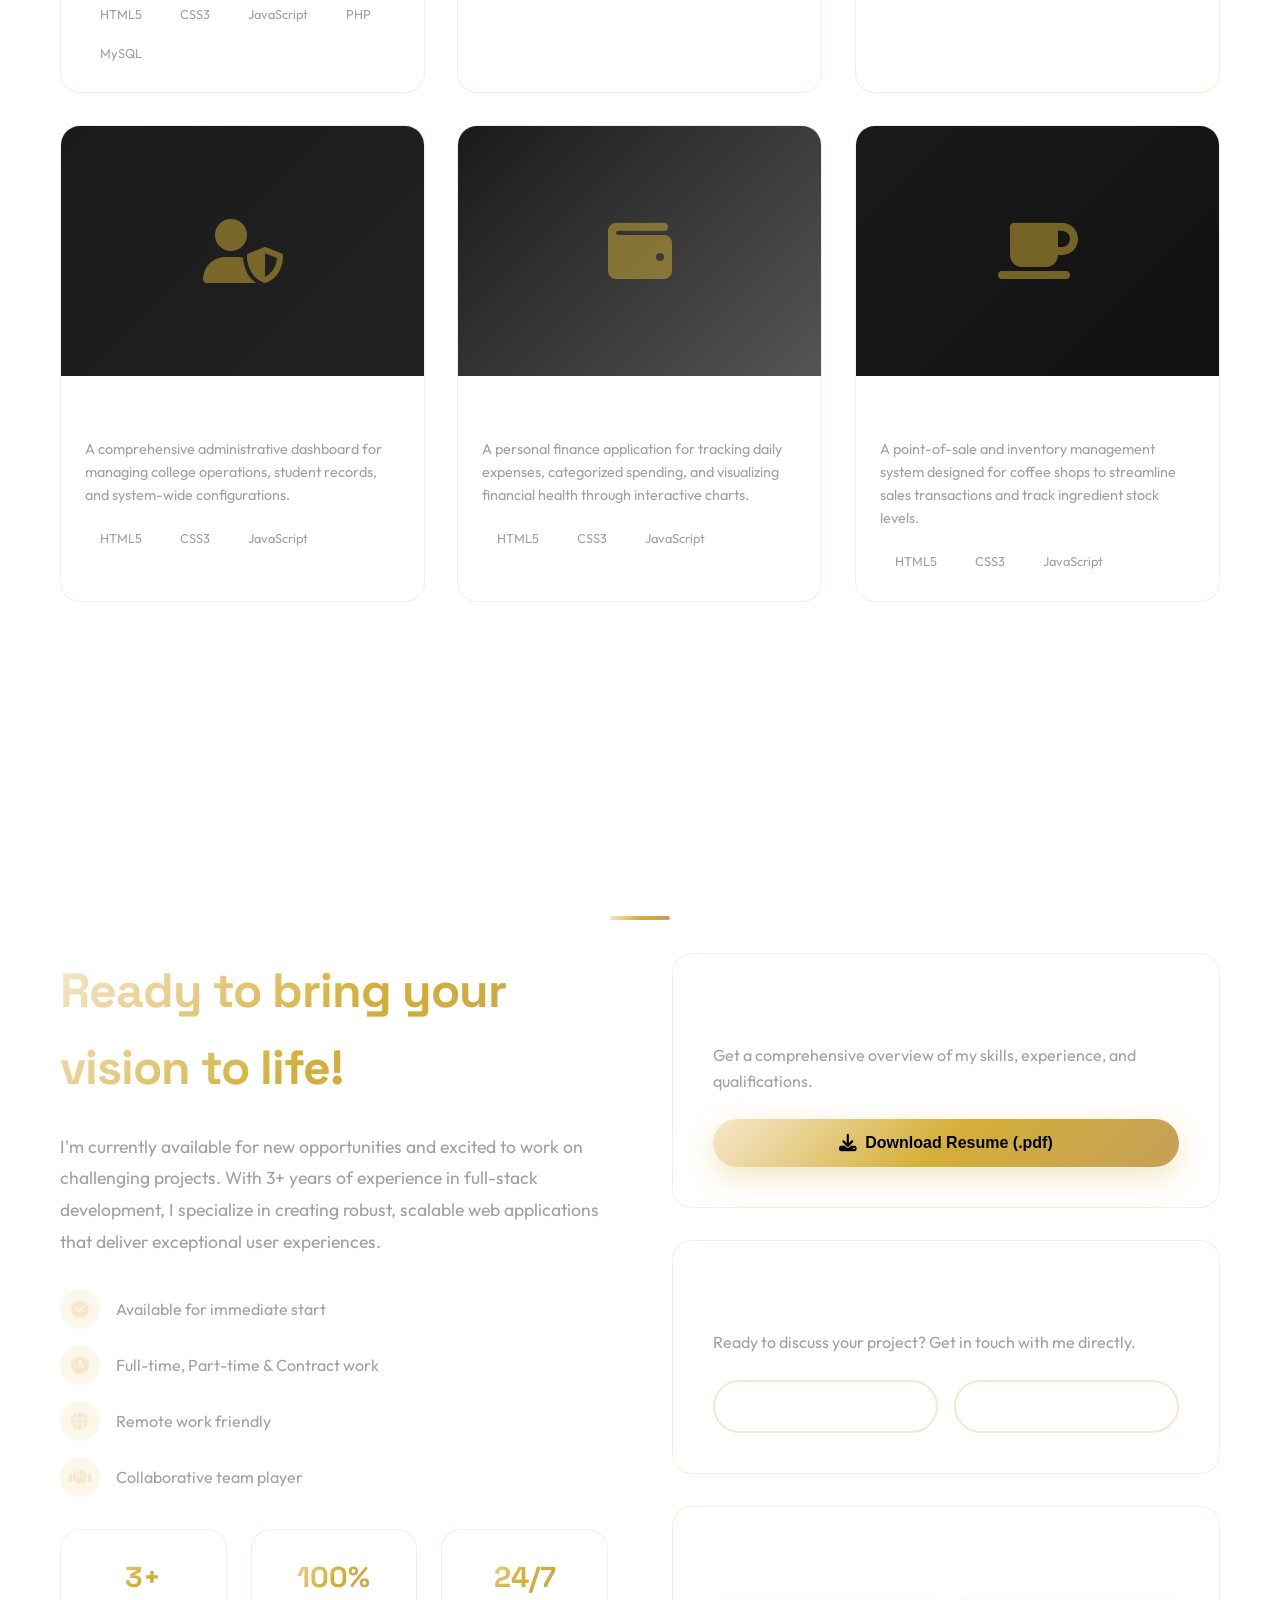
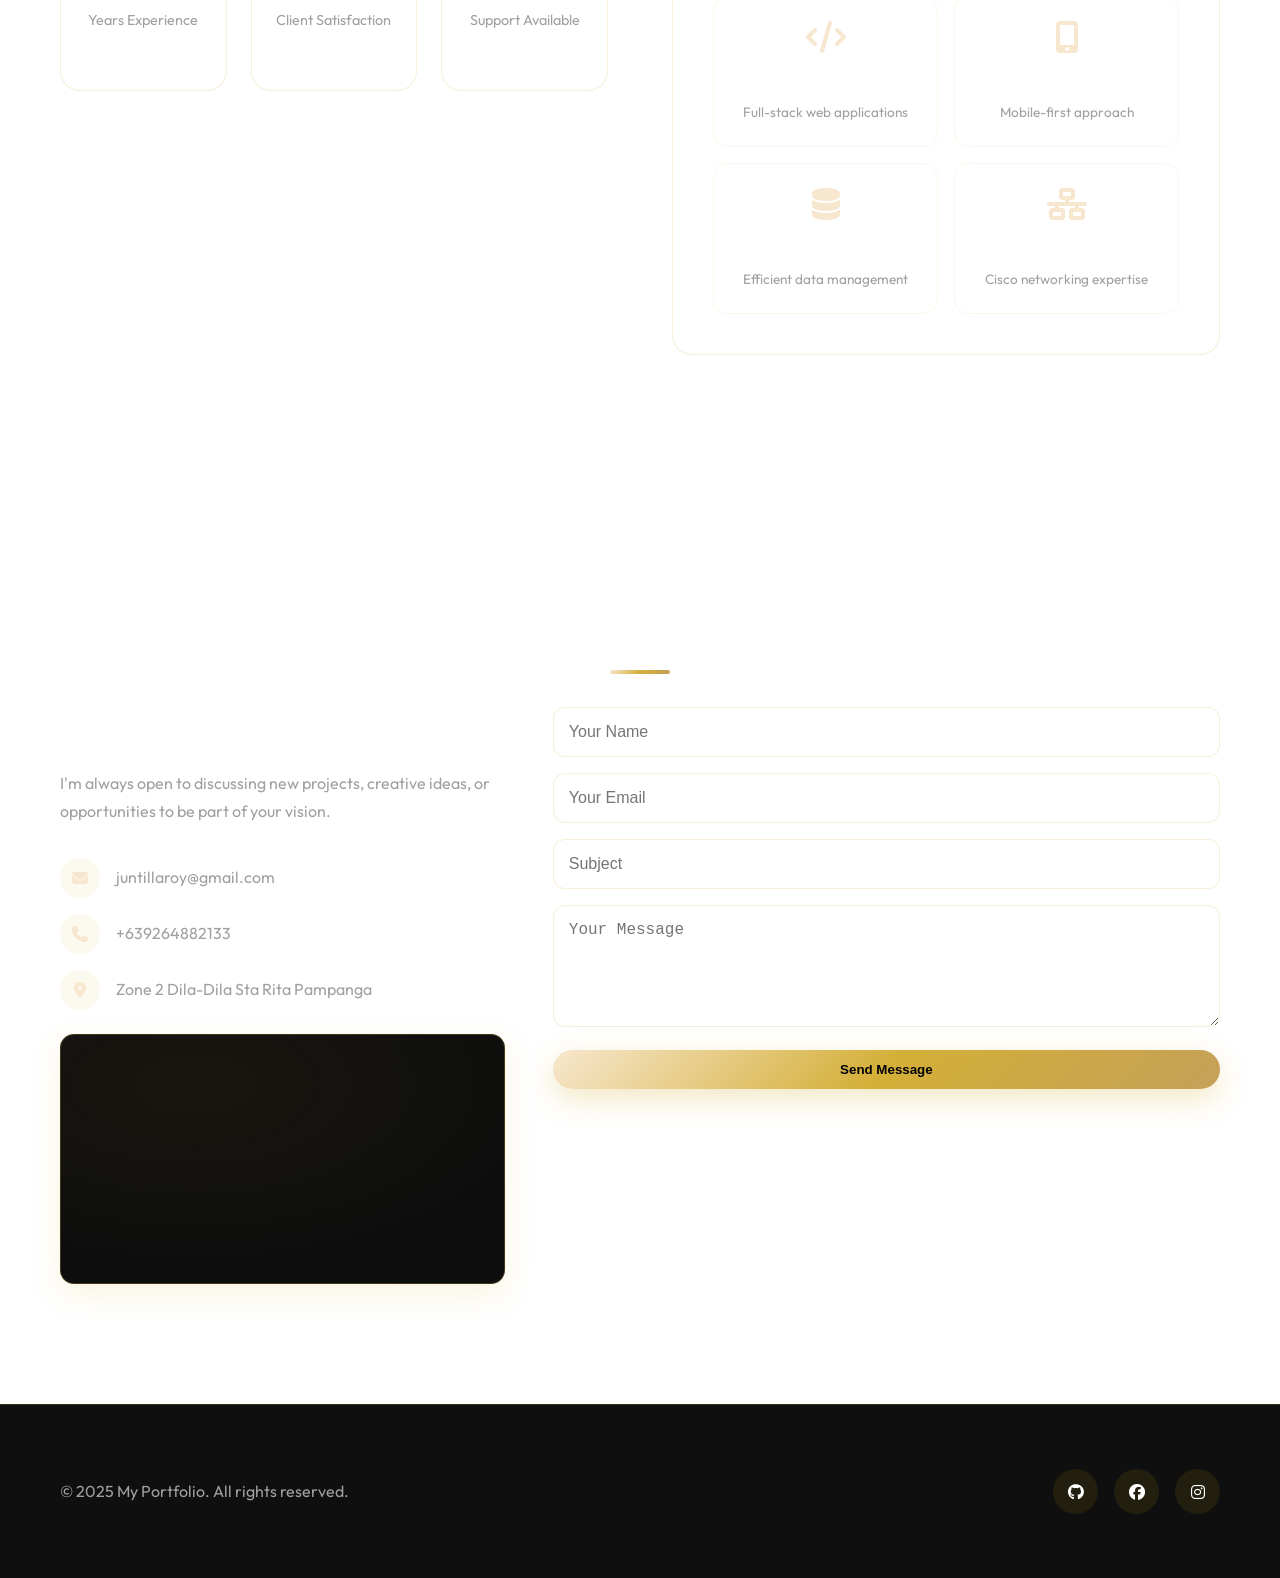
==== commit e2483146: "this is my code" ====
--- a/index.html
+++ b/index.html
@@ -297,8 +297,8 @@
                     <div class="project-image"
                         style="background: url('Bnhslogo.png') center/contain no-repeat, #151515; min-height: 250px; display: flex; align-items: center; justify-content: center;">
                         <div class="project-overlay">
-                            <a href="https://bnhsresearchhub.com/bnhs_orr" target="_blank" class="project-link"><i
-                                    class="fas fa-external-link-alt"></i></a>
+                            <a href="https://bnhs-research-repository.vercel.app/" target="_blank"
+                                class="project-link"><i class="fas fa-external-link-alt"></i></a>
                         </div>
                     </div>
                     <div class="project-info">
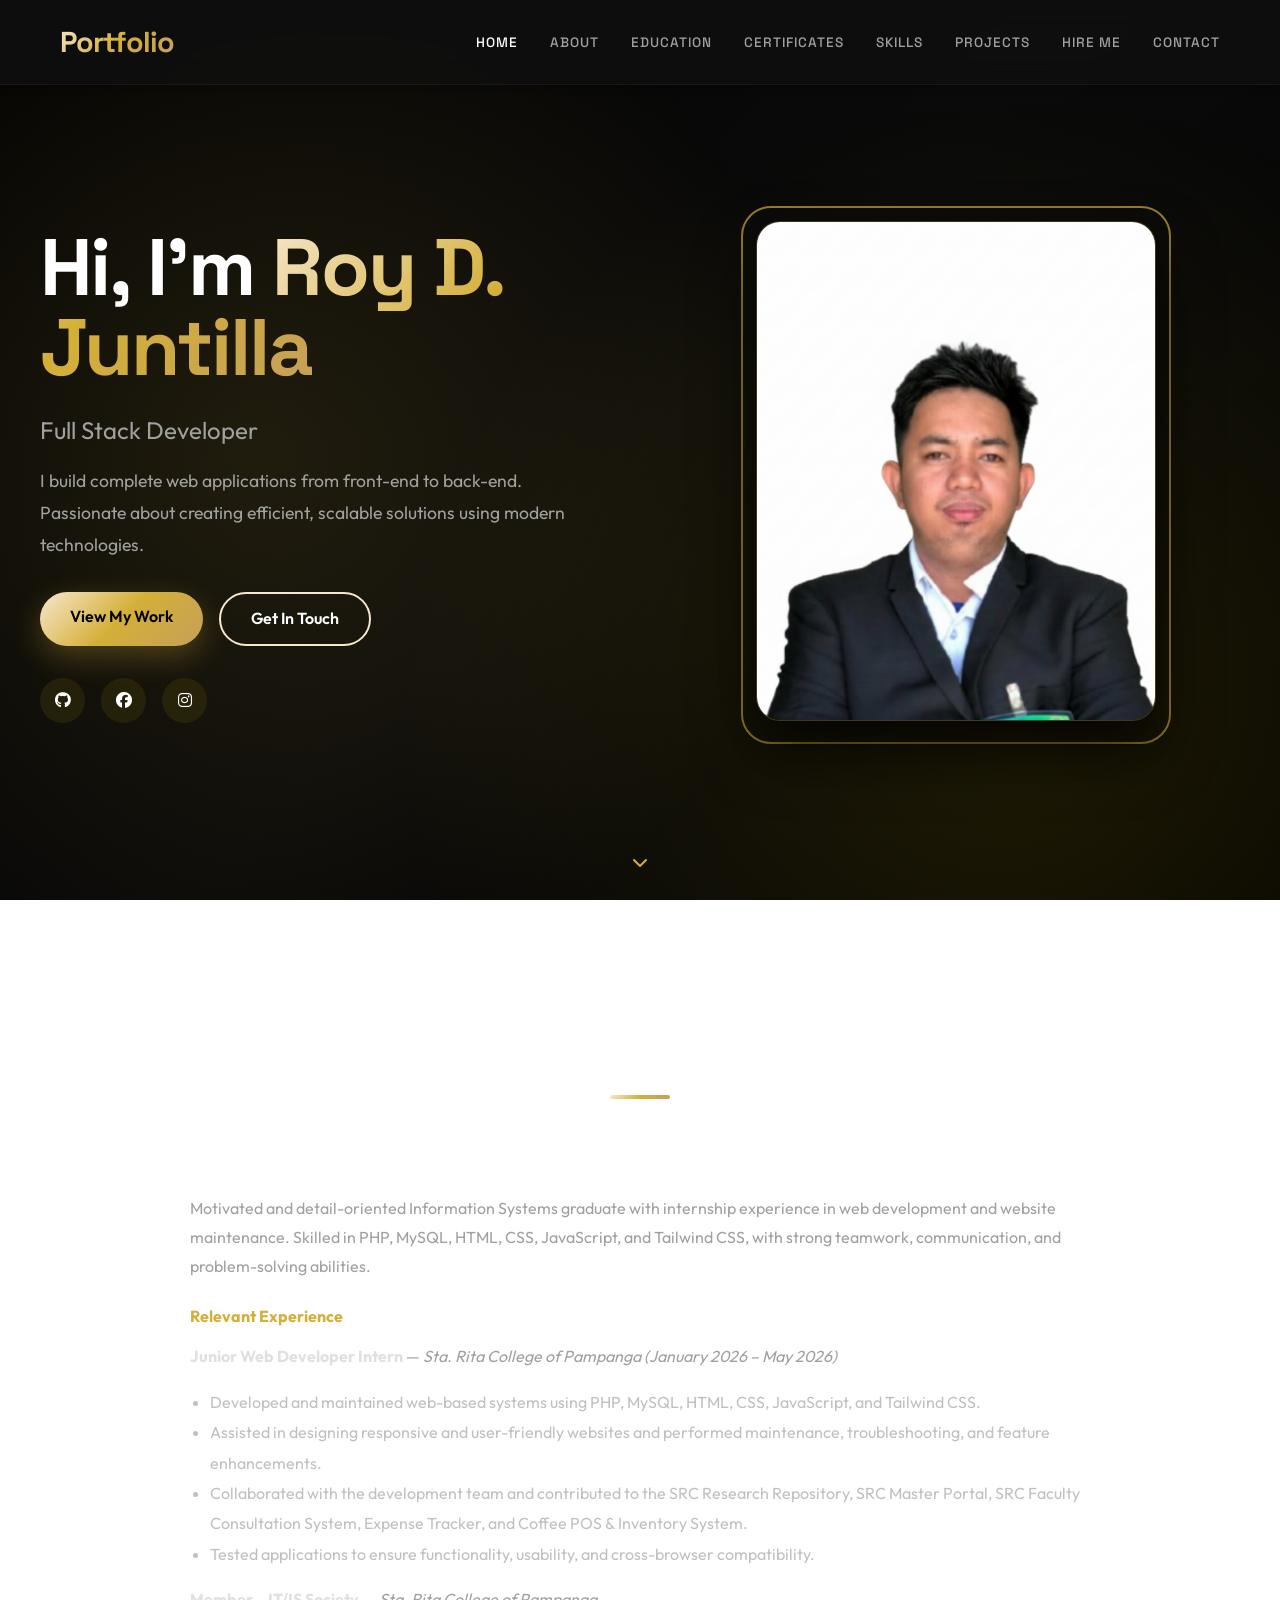
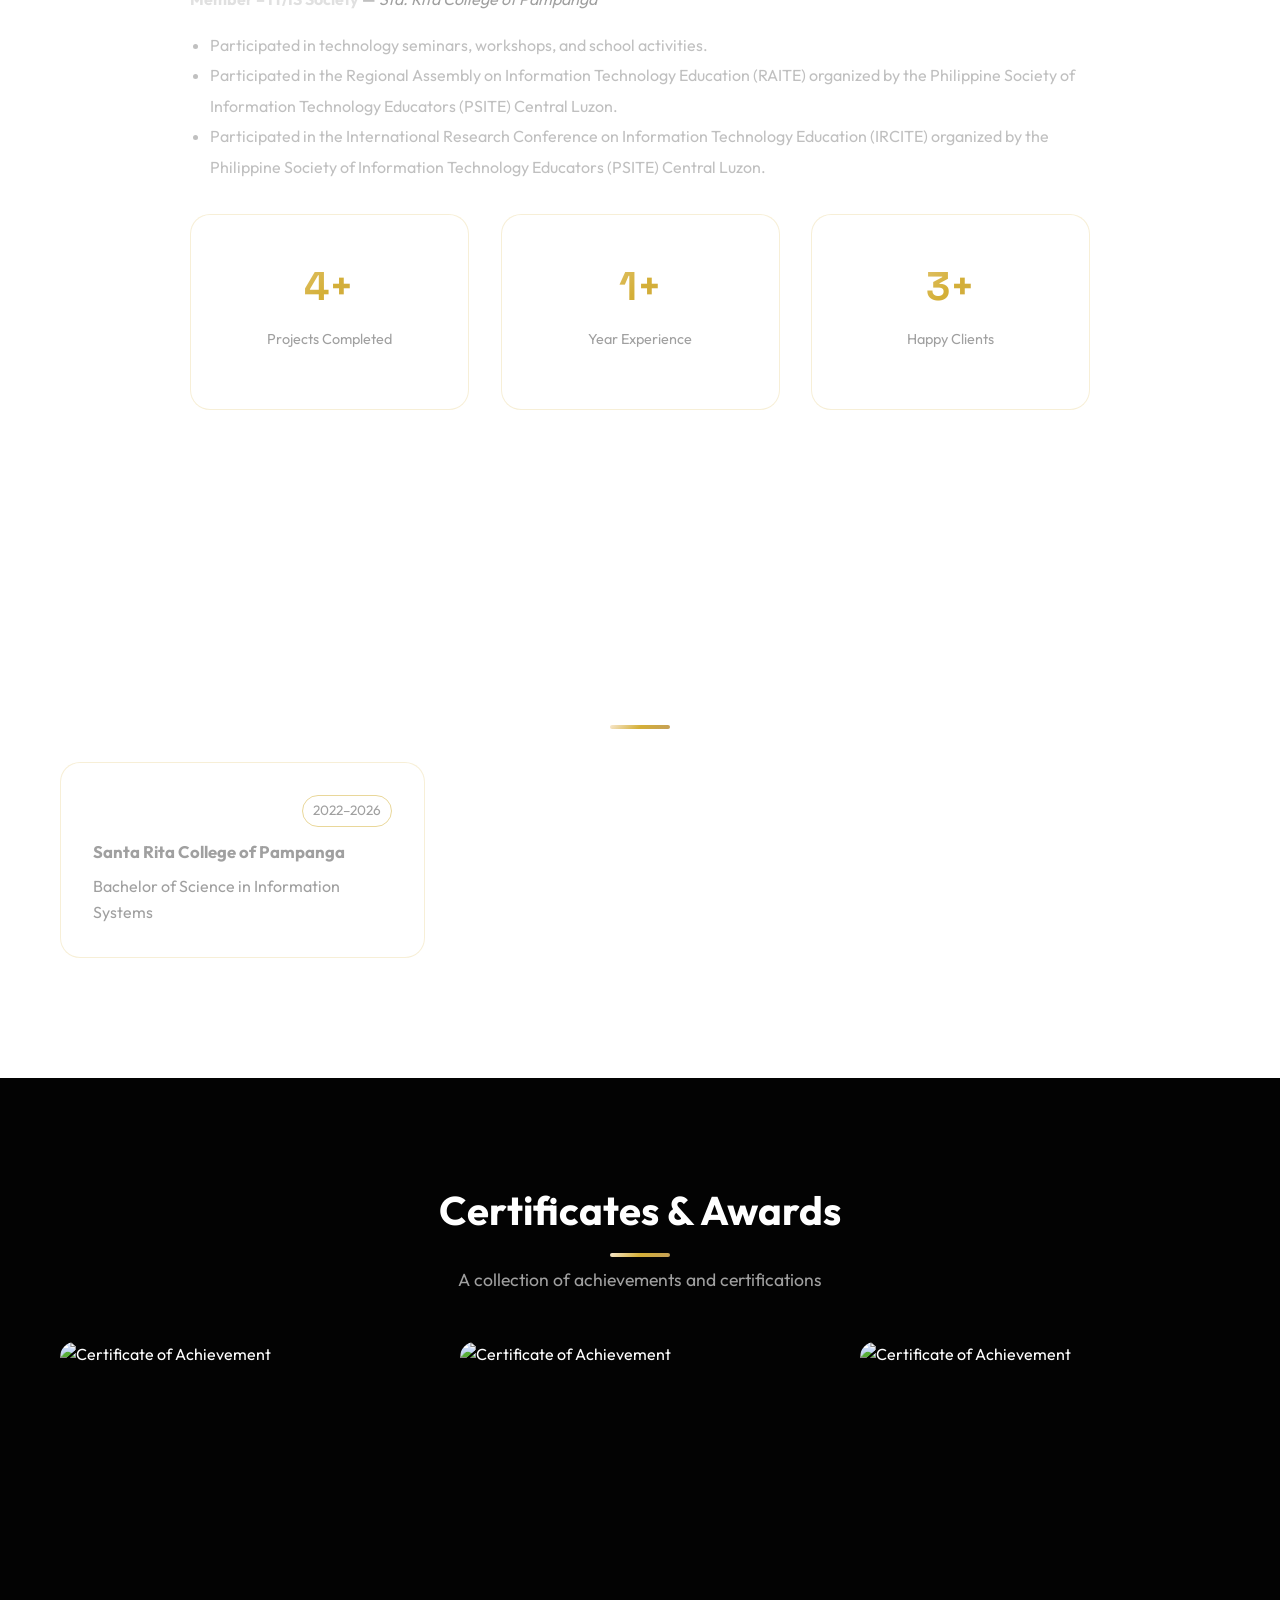
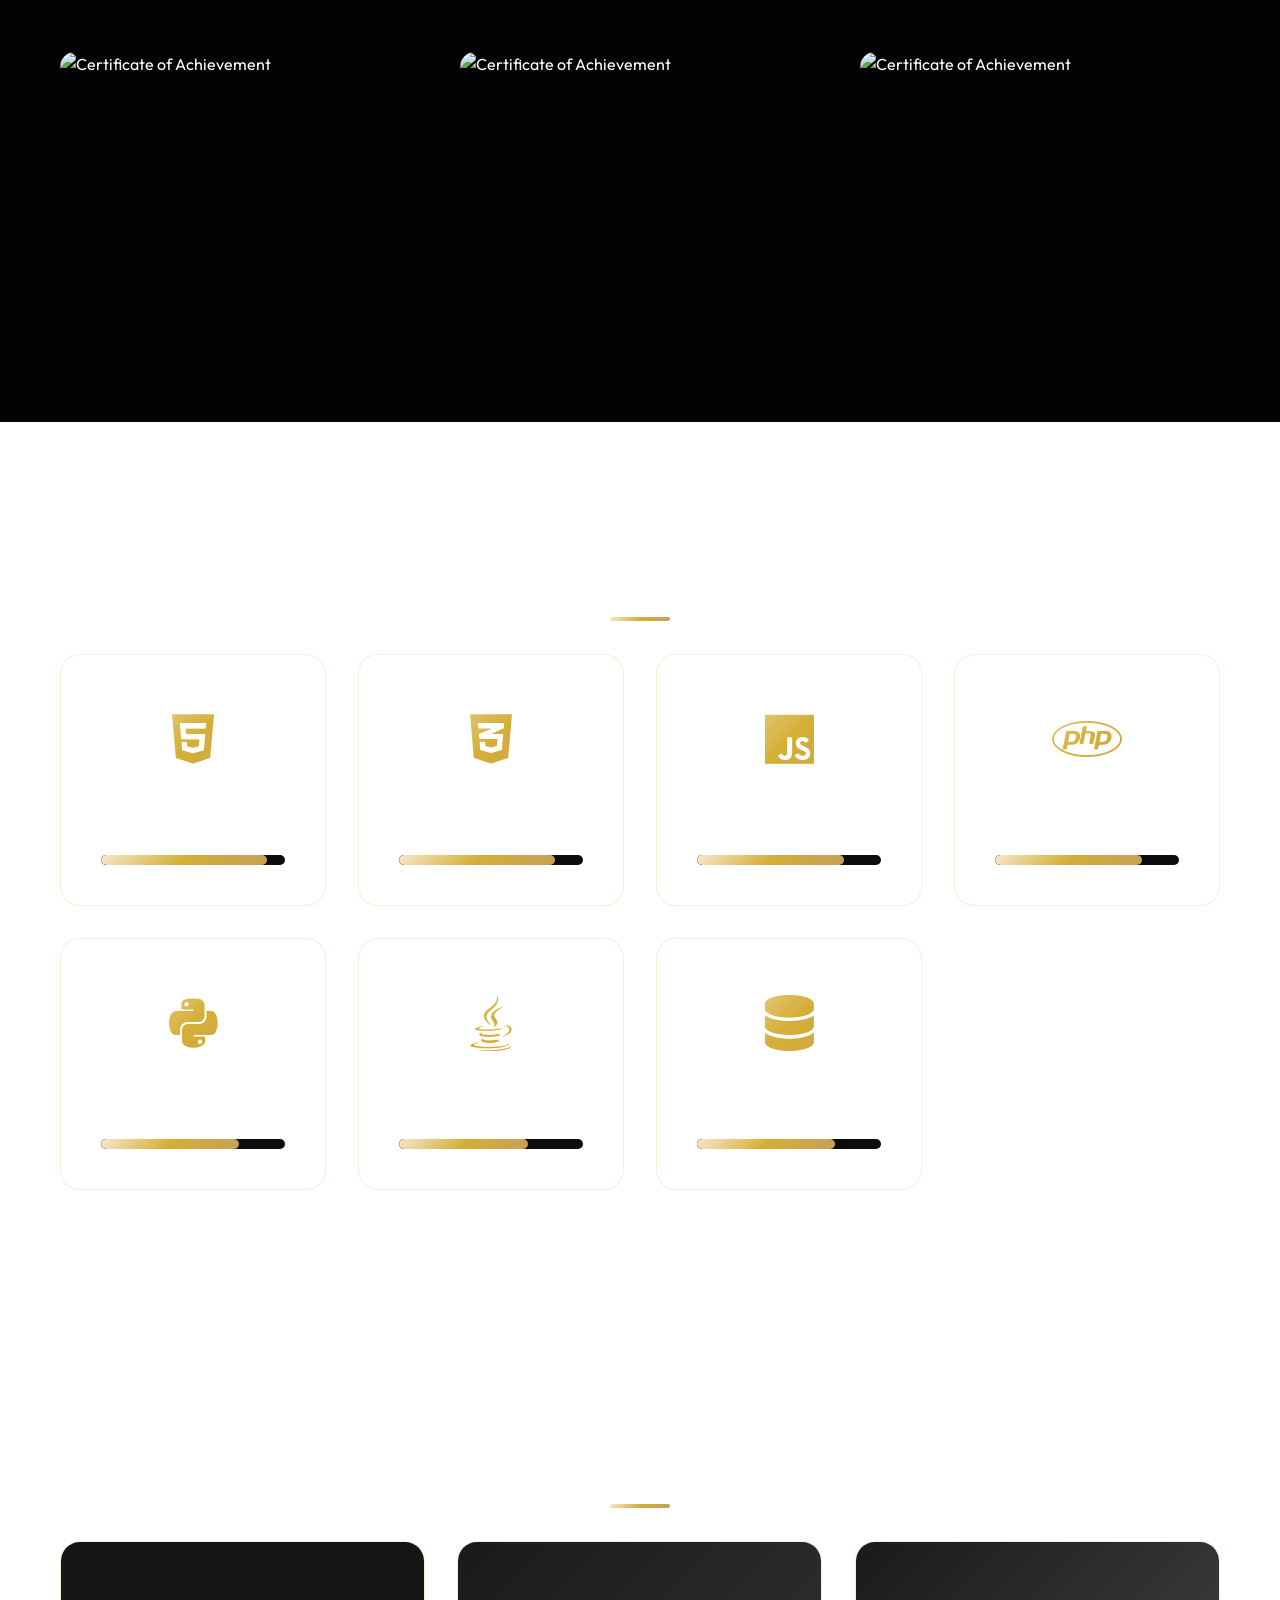
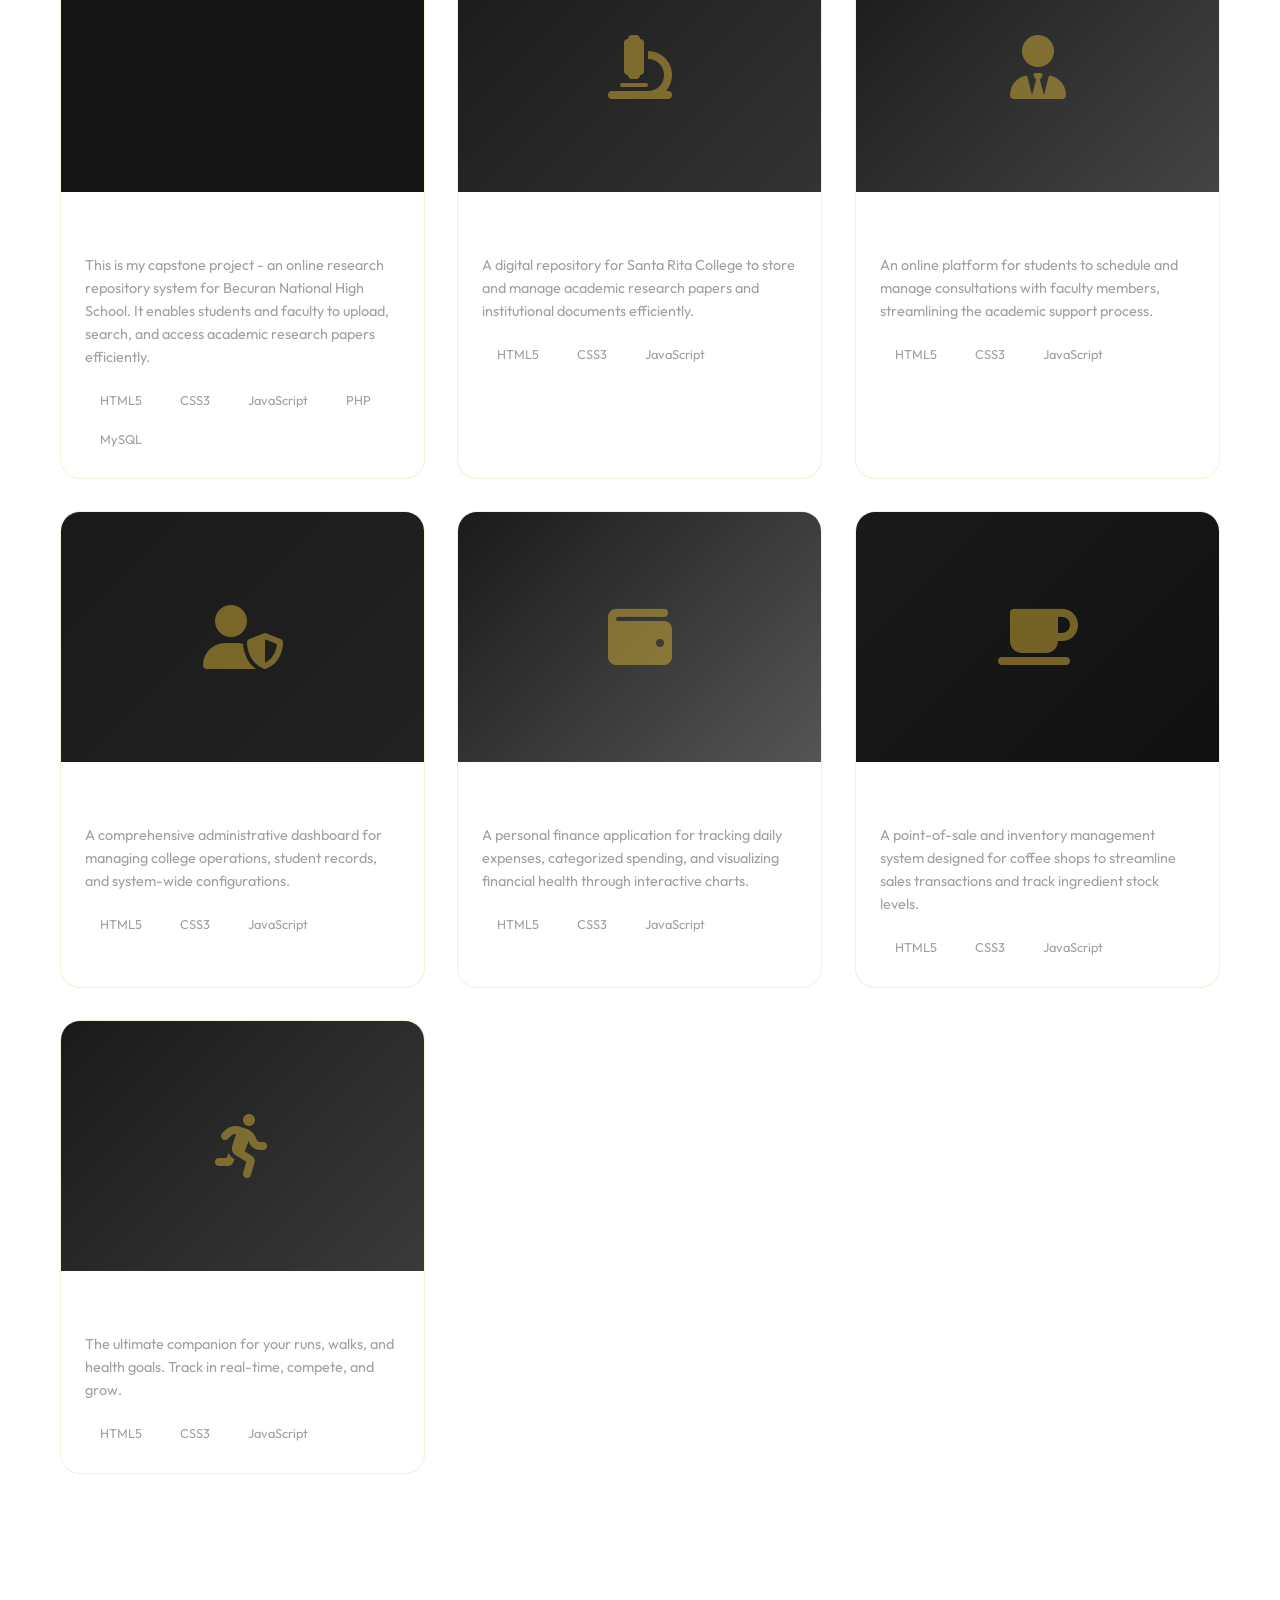
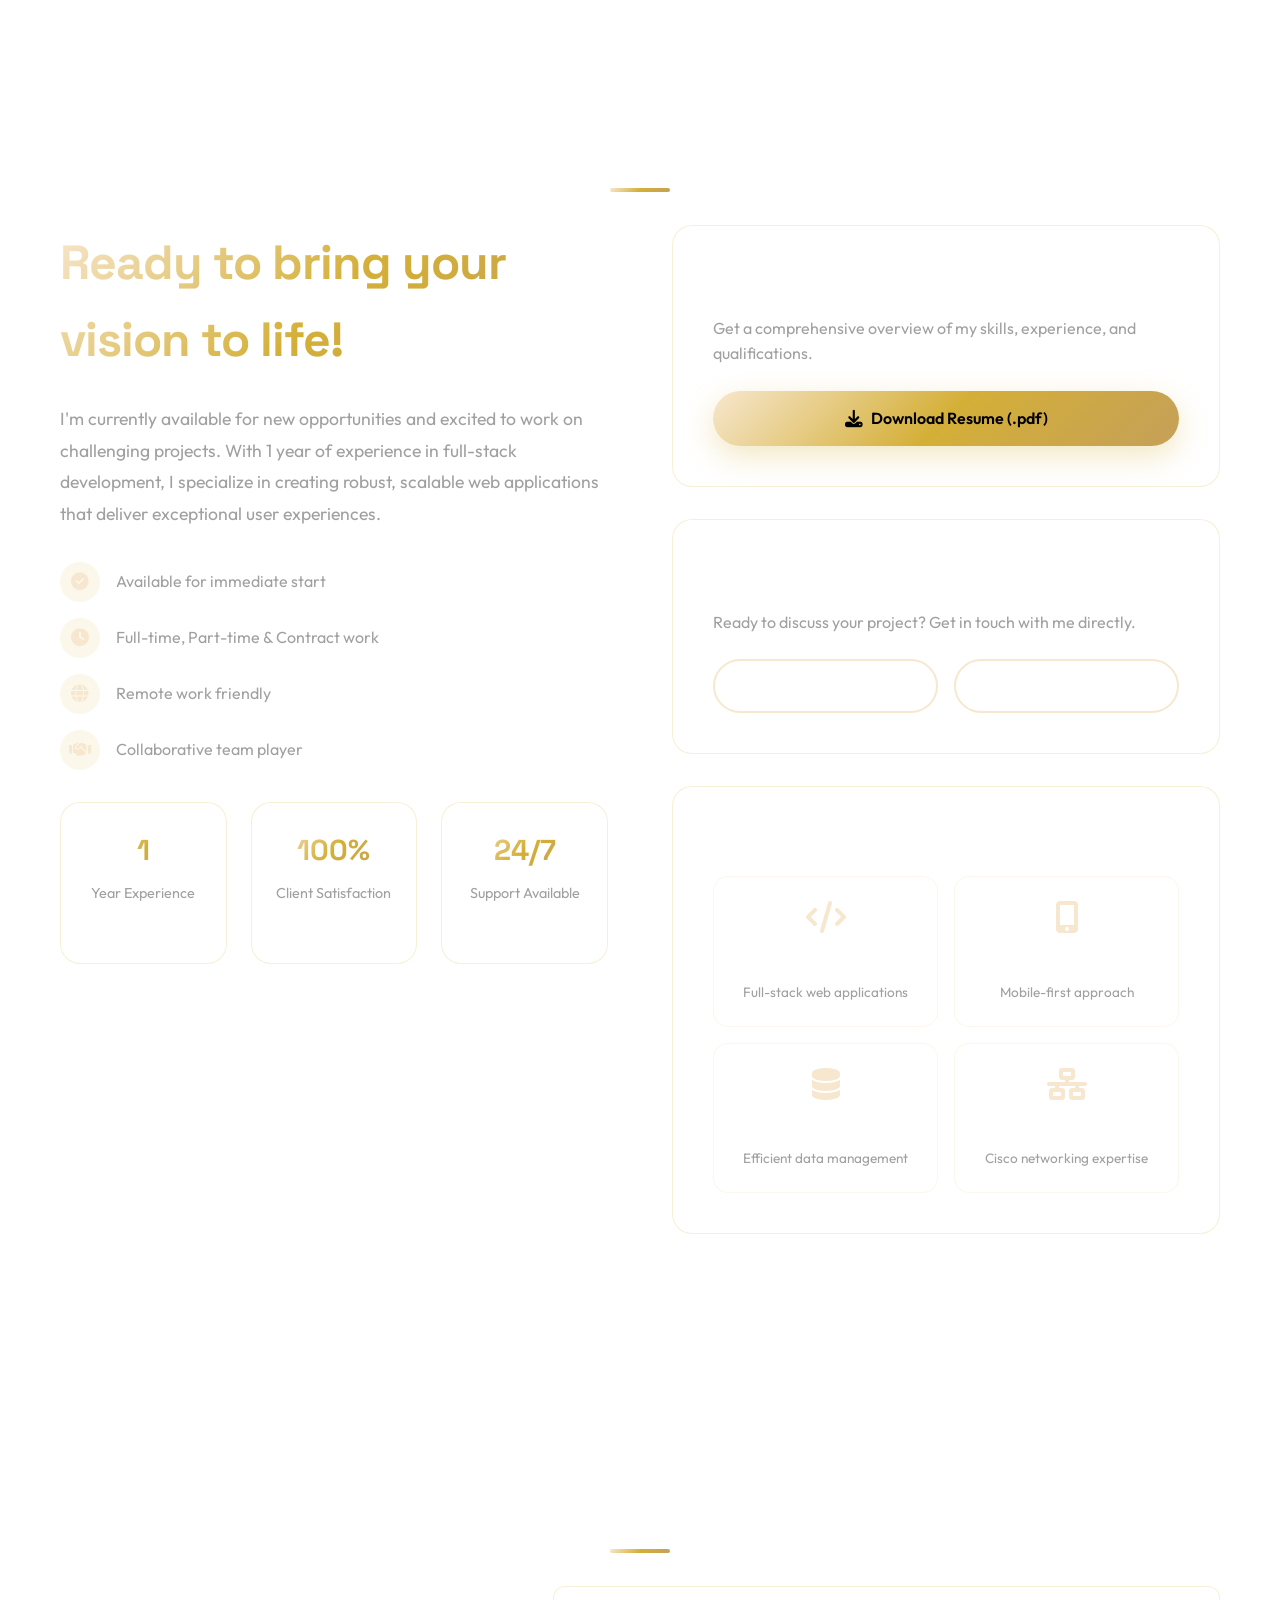
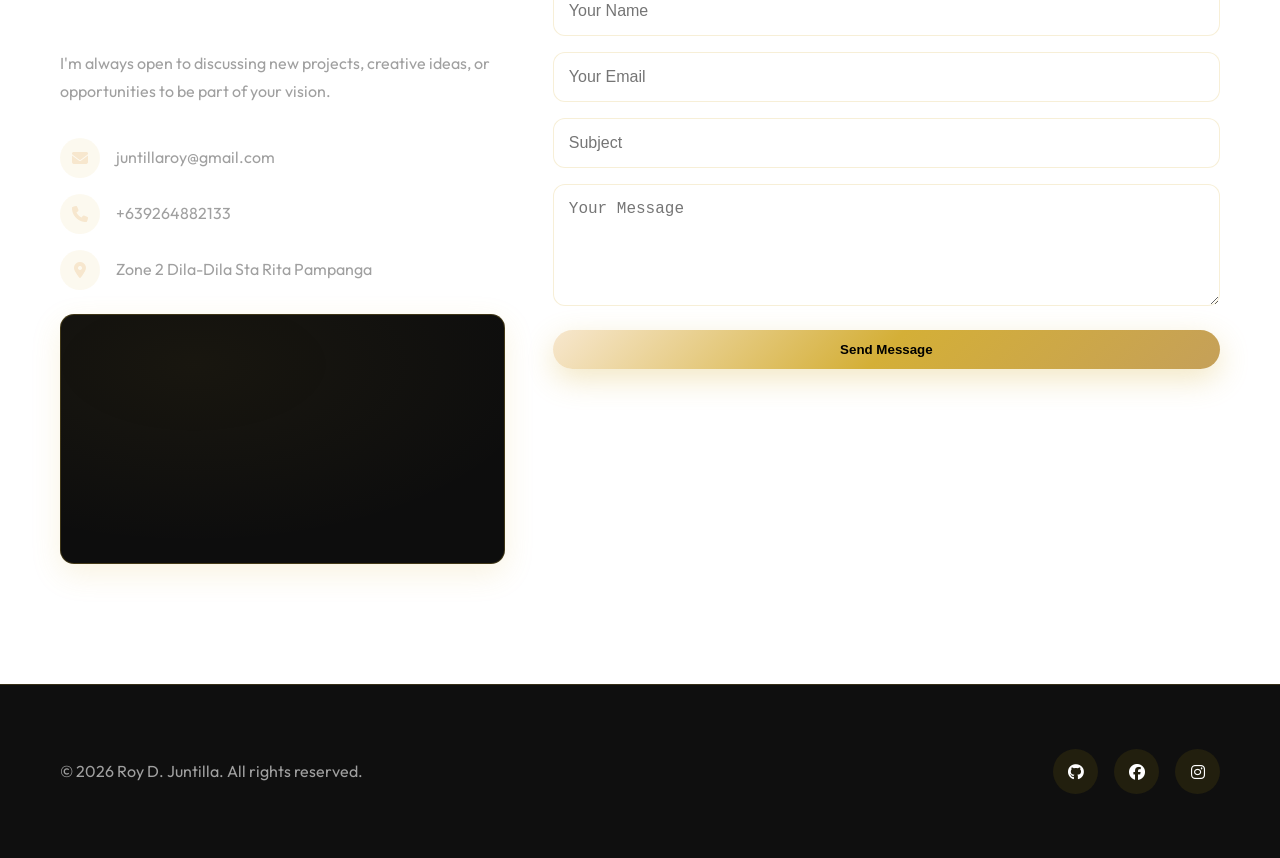
==== commit b08fd520: "this is my portfolio" ====
--- a/index.html
+++ b/index.html
@@ -73,7 +73,7 @@
             </div>
             <div class="hero-image">
                 <div class="image-container tilt">
-                    <img src="images/RDJ2.jpg" alt="Roy D. Juntilla" class="profile-pic">
+                    <img src="images/roy.png" alt="Roy D. Juntilla" class="profile-pic">
                     <div class="pic-backdrop"></div>
                 </div>
             </div>
@@ -89,32 +89,36 @@
             <h2 class="section-title">About Me</h2>
             <div class="about-content">
                 <div class="about-text">
-                    <h3>Hello! I'm a passionate Full Stack Developer</h3>
+                    <h3>Hello! I'm Roy D. Juntilla — Information Systems Graduate</h3>
                     <p>
-                        With expertise in both front-end and back-end development, I specialize in building
-                        complete web applications from the ground up. My technical stack includes HTML5, CSS3,
-                        JavaScript, PHP, Python, Java, and MySQL. I create robust, scalable solutions that
-                        deliver exceptional user experiences.
+                        Motivated and detail-oriented Information Systems graduate with internship experience in web development
+                        and website maintenance. Skilled in PHP, MySQL, HTML, CSS, JavaScript, and Tailwind CSS, with strong
+                        teamwork, communication, and problem-solving abilities.
                     </p>
-                    <p>
-                        I believe in continuous learning and staying up-to-date with the latest technologies.
-                        Currently pursuing my BSIS degree at the College of Computer Studies, I'm constantly
-                        expanding my skills in web development and database management.
-                    </p>
-                    <p>
-                        I also have strong knowledge in computer networking, including Cisco routing and switching
-                        concepts, subnetting, VLANs, and basic network security. I'm familiar with configuring
-                        Cisco devices using CLI, setting up network topologies, and troubleshooting connectivity
-                        issues—aligned with CCNA fundamentals—using Cisco Packet Tracer.
-                    </p>
+
+                    <h4 style="color: #d4af37; margin: 1.5rem 0 0.75rem;">Relevant Experience</h4>
+                    <p><strong style="color: #e0e0e0;">Junior Web Developer Intern</strong> &mdash; <em style="color: #a0a0a0;">Sta. Rita College of Pampanga (January 2026 – May 2026)</em></p>
+                    <ul style="margin: 0.5rem 0 1rem 1.25rem; line-height: 1.9; color: #c0c0c0;">
+                        <li>Developed and maintained web-based systems using PHP, MySQL, HTML, CSS, JavaScript, and Tailwind CSS.</li>
+                        <li>Assisted in designing responsive and user-friendly websites and performed maintenance, troubleshooting, and feature enhancements.</li>
+                        <li>Collaborated with the development team and contributed to the SRC Research Repository, SRC Master Portal, SRC Faculty Consultation System, Expense Tracker, and Coffee POS &amp; Inventory System.</li>
+                        <li>Tested applications to ensure functionality, usability, and cross-browser compatibility.</li>
+                    </ul>
+                    <p><strong style="color: #e0e0e0;">Member – IT/IS Society</strong> &mdash; <em style="color: #a0a0a0;">Sta. Rita College of Pampanga</em></p>
+                    <ul style="margin: 0.5rem 0 1rem 1.25rem; line-height: 1.9; color: #c0c0c0;">
+                        <li>Participated in technology seminars, workshops, and school activities.</li>
+                        <li>Participated in the Regional Assembly on Information Technology Education (RAITE) organized by the Philippine Society of Information Technology Educators (PSITE) Central Luzon.</li>
+                        <li>Participated in the International Research Conference on Information Technology Education (IRCITE) organized by the Philippine Society of Information Technology Educators (PSITE) Central Luzon.</li>
+                    </ul>
+
                     <div class="about-stats">
                         <div class="stat-item">
                             <h4>6</h4>
                             <p>Projects Completed</p>
                         </div>
                         <div class="stat-item">
-                            <h4>3+</h4>
-                            <p>Years Experience</p>
+                            <h4>1</h4>
+                            <p>Year Experience</p>
                         </div>
                         <div class="stat-item">
                             <h4>5</h4>
@@ -133,24 +137,11 @@
             <div class="education-grid">
                 <div class="education-card tilt">
                     <div class="edu-header">
-                        <span class="edu-level">Primary</span>
-                        <span class="edu-years">2006–2012</span>
-                    </div>
-                    <h3 class="edu-school">Dila-Dila Elementary School</h3>
-                </div>
-                <div class="education-card tilt">
-                    <div class="edu-header">
-                        <span class="edu-level">Secondary</span>
-                        <span class="edu-years">2016–2022</span>
-                    </div>
-                    <h3 class="edu-school">San Basilio High School</h3>
-                </div>
-                <div class="education-card tilt">
-                    <div class="edu-header">
                         <span class="edu-level">Tertiary</span>
-                        <span class="edu-years">2022–Present</span>
+                        <span class="edu-years">2022–2026</span>
                     </div>
                     <h3 class="edu-school">Santa Rita College of Pampanga</h3>
+                    <p style="color: #a0a0a0; margin-top: 10px; font-size: 1rem;">Bachelor of Science in Information Systems</p>
                 </div>
             </div>
         </div>
@@ -159,49 +150,49 @@
     <!-- Gallery Section -->
     <section id="gallery" class="gallery">
         <div class="container">
-            <h2 class="section-title">My Certificates</h2>
-            <p class="gallery-description">A collection of moments and memories</p>
+            <h2 class="section-title">Certificates & Awards</h2>
+            <p class="gallery-description">A collection of achievements and certifications</p>
             <div class="gallery-grid">
                 <div class="gallery-item tilt">
                     <img src="images/pmi.jpg" alt="Certificate of Achievement">
                     <div class="gallery-overlay">
-                        <h3>PMI</h3>
-                        <p>Project Management Institute</p>
+                        <h3>PMI Project Management Ready Passer</h3>
+                        <p>2025</p>
                     </div>
                 </div>
                 <div class="gallery-item tilt">
                     <img src="images/ircite.jpg" alt="Certificate of Achievement">
                     <div class="gallery-overlay">
-                        <h3>IRCITE</h3>
-                        <p>Information Systems</p>
+                        <h3>IRCITE Participant</h3>
+                        <p>International Research Conference on IT Education</p>
                     </div>
                 </div>
                 <div class="gallery-item tilt">
                     <img src="images/seminar.jpg" alt="Certificate of Achievement">
                     <div class="gallery-overlay">
-                        <h3>Seminar</h3>
-                        <p>Information Systems</p>
+                        <h3>Seminar Workshop</h3>
+                        <p>2026</p>
                     </div>
                 </div>
                 <div class="gallery-item tilt">
                     <img src="images/html.jpg" alt="Certificate of Achievement">
                     <div class="gallery-overlay">
                         <h3>HTML Essentials</h3>
-                        <p>HTML5</p>
+                        <p>2025</p>
                     </div>
                 </div>
                 <div class="gallery-item tilt">
                     <img src="images/english.jpg" alt="Certificate of Achievement">
                     <div class="gallery-overlay">
-                        <h3>English IT</h3>
-                        <p>English for Information Technology</p>
+                        <h3>English for IT 1</h3>
+                        <p>2025</p>
                     </div>
                 </div>
                 <div class="gallery-item tilt">
                     <img src="images/data.jpg" alt="Certificate of Achievement">
                     <div class="gallery-overlay">
-                        <h3>Data Science</h3>
-                        <p>Introduction to Data Science</p>
+                        <h3>Introduction to Data Science</h3>
+                        <p>2025</p>
                     </div>
                 </div>
             </div>
@@ -297,7 +288,7 @@
                     <div class="project-image"
                         style="background: url('Bnhslogo.png') center/contain no-repeat, #151515; min-height: 250px; display: flex; align-items: center; justify-content: center;">
                         <div class="project-overlay">
-                            <a href="https://bnhs-research-repository.vercel.app/" target="_blank"
+                            <a href="https://bnhsresearchhub.com/bnhs_orr/" target="_blank"
                                 class="project-link"><i class="fas fa-external-link-alt"></i></a>
                         </div>
                     </div>
@@ -404,7 +395,7 @@
                         style="background: linear-gradient(135deg, #1a1a1a 0%, #111 100%); min-height: 250px; display: flex; align-items: center; justify-content: center;">
                         <i class="fas fa-coffee" style="font-size: 4rem; color: #d4af37; opacity: 0.5;"></i>
                         <div class="project-overlay">
-                            <a href="https://coffeepos-inventory.vercel.app/" target="_blank" class="project-link"><i
+                            <a href="https://bnhsresearchhub.com/coffee_shop/" target="_blank" class="project-link"><i
                                     class="fas fa-external-link-alt"></i></a>
                         </div>
                     </div>
@@ -419,6 +410,26 @@
                         </div>
                     </div>
                 </div>
+
+                <div class="project-card tilt">
+                    <div class="project-image"
+                        style="background: linear-gradient(135deg, #1a1a1a 0%, #3a3a3a 100%); min-height: 250px; display: flex; align-items: center; justify-content: center;">
+                        <i class="fas fa-running" style="font-size: 4rem; color: #d4af37; opacity: 0.5;"></i>
+                        <div class="project-overlay">
+                            <a href="https://bnhsresearchhub.com/pulayi/" target="_blank" class="project-link"><i
+                                    class="fas fa-external-link-alt"></i></a>
+                        </div>
+                    </div>
+                    <div class="project-info">
+                        <h3>Pulayi</h3>
+                        <p>The ultimate companion for your runs, walks, and health goals. Track in real-time, compete, and grow.</p>
+                        <div class="project-tags">
+                            <span class="tag">HTML5</span>
+                            <span class="tag">CSS3</span>
+                            <span class="tag">JavaScript</span>
+                        </div>
+                    </div>
+                </div>
             </div>
         </div>
     </section>
@@ -432,7 +443,7 @@
                     <h3>Ready to bring your vision to life!</h3>
                     <p>
                         I'm currently available for new opportunities and excited to work on challenging projects.
-                        With 3+ years of experience in full-stack development, I specialize in creating robust,
+                        With 1 year of experience in full-stack development, I specialize in creating robust,
                         scalable web applications that deliver exceptional user experiences.
                     </p>
                     <div class="availability-info">
@@ -455,8 +466,8 @@
                     </div>
                     <div class="hire-me-stats">
                         <div class="hire-stat-item">
-                            <h4>3+</h4>
-                            <p>Years Experience</p>
+                            <h4>1</h4>
+                            <p>Year Experience</p>
                         </div>
                         <div class="hire-stat-item">
                             <h4>100%</h4>
@@ -472,10 +483,10 @@
                     <div class="resume-download">
                         <h4>Download My Resume</h4>
                         <p>Get a comprehensive overview of my skills, experience, and qualifications.</p>
-                        <button id="downloadResume" class="btn btn-primary download-btn">
+                        <a href="Roy_Juntilla_Resume.pdf" download="Roy_Juntilla_Resume.pdf" id="downloadResume" class="btn btn-primary download-btn">
                             <i class="fas fa-download"></i>
                             Download Resume (.pdf)
-                        </button>
+                        </a>
                     </div>
                     <div class="contact-quick">
                         <h4>Let's Connect</h4>
@@ -574,7 +585,7 @@
     <!-- Footer -->
     <footer class="footer">
         <div class="container">
-            <p>&copy; 2025 My Portfolio. All rights reserved.</p>
+            <p>&copy; <span id="footer-year"></span> Roy D. Juntilla. All rights reserved.</p>
             <div class="footer-social">
                 <a href="https://github.com/starbucks2" target="_blank" class="social-icon"><i
                         class="fab fa-github"></i></a>
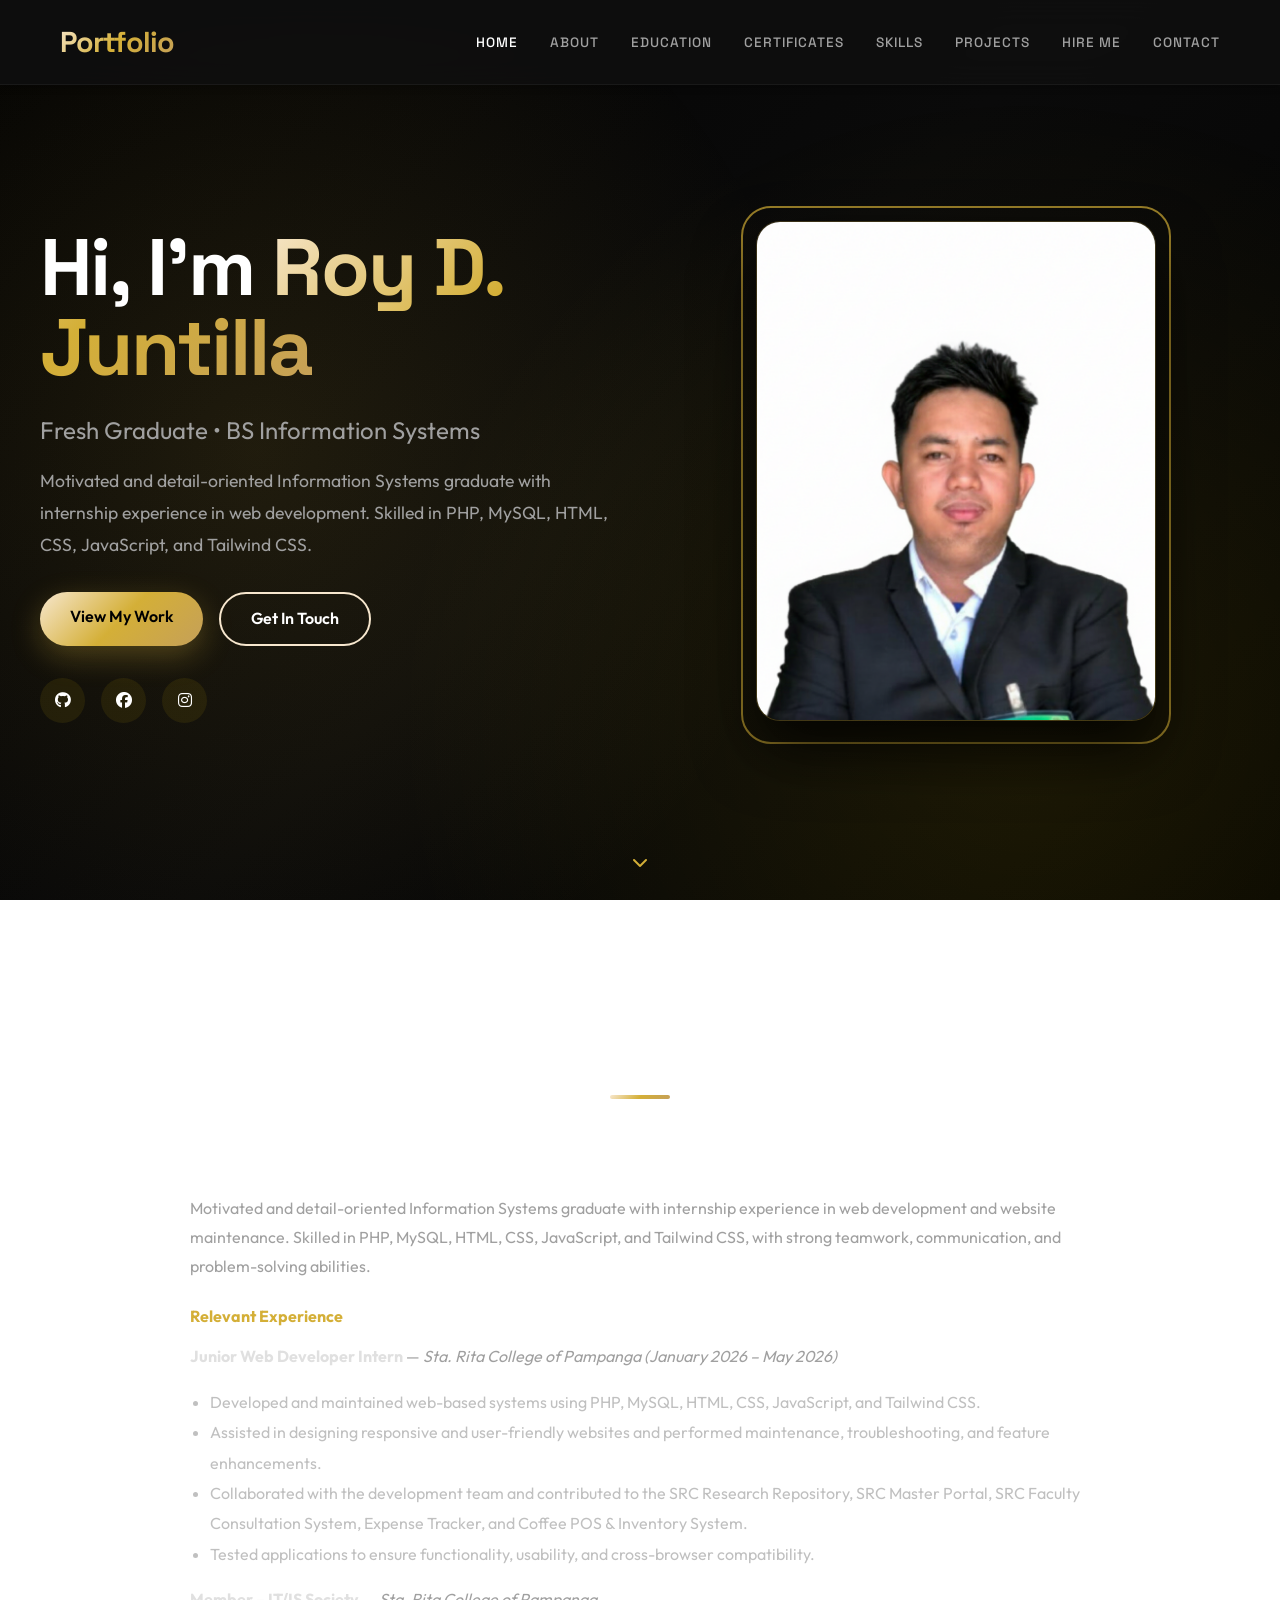
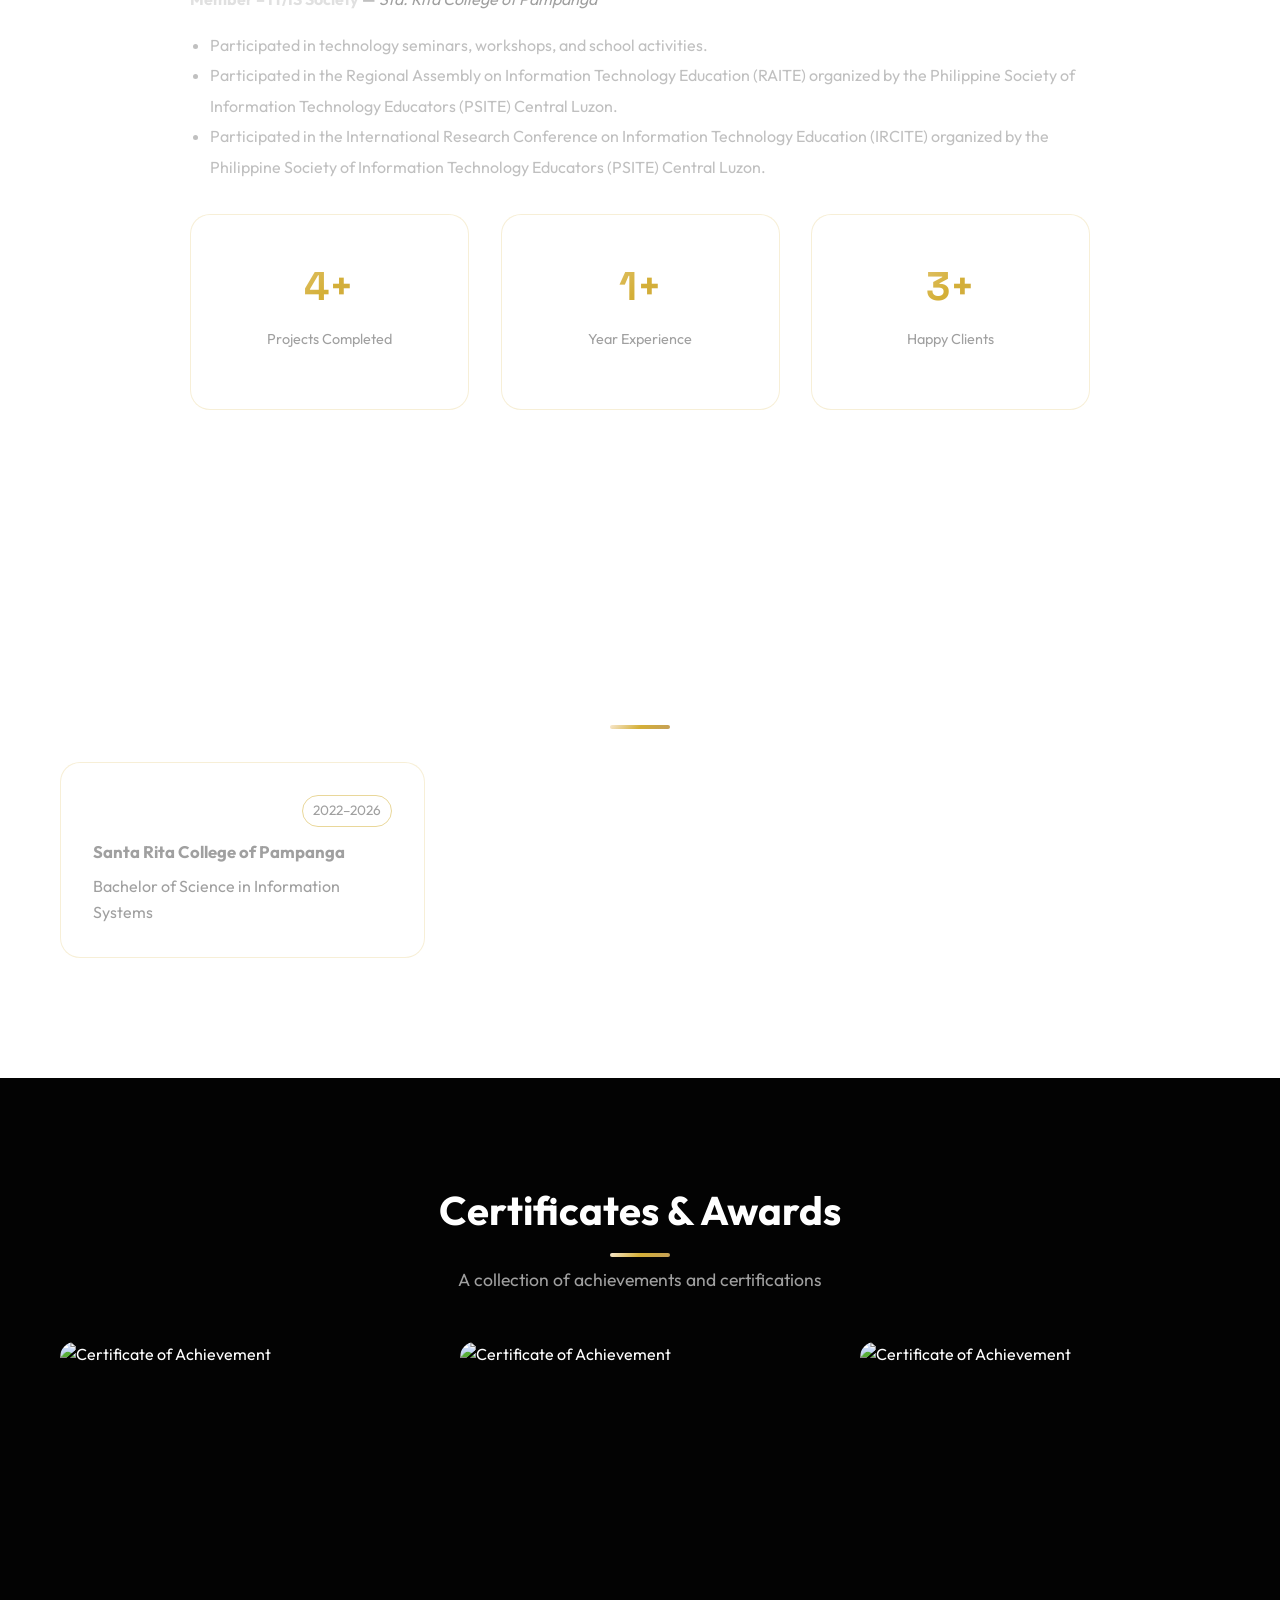
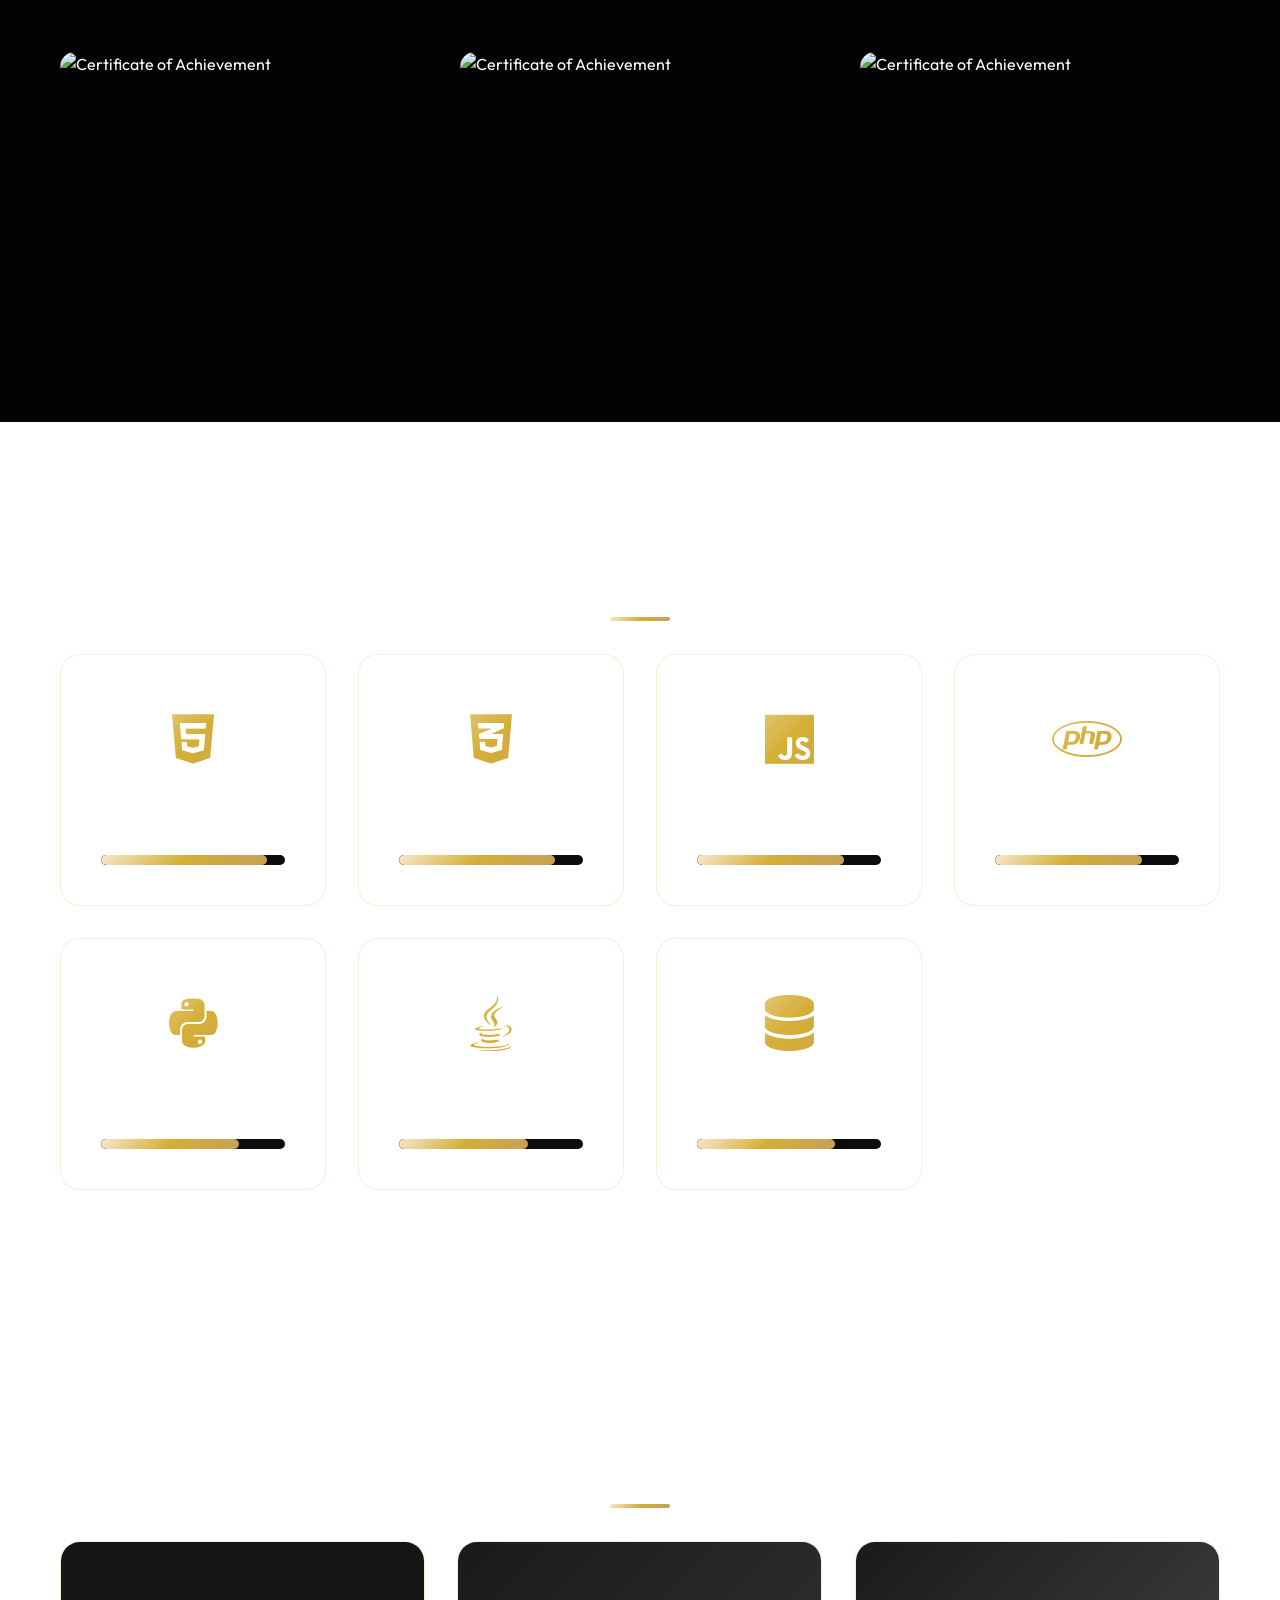
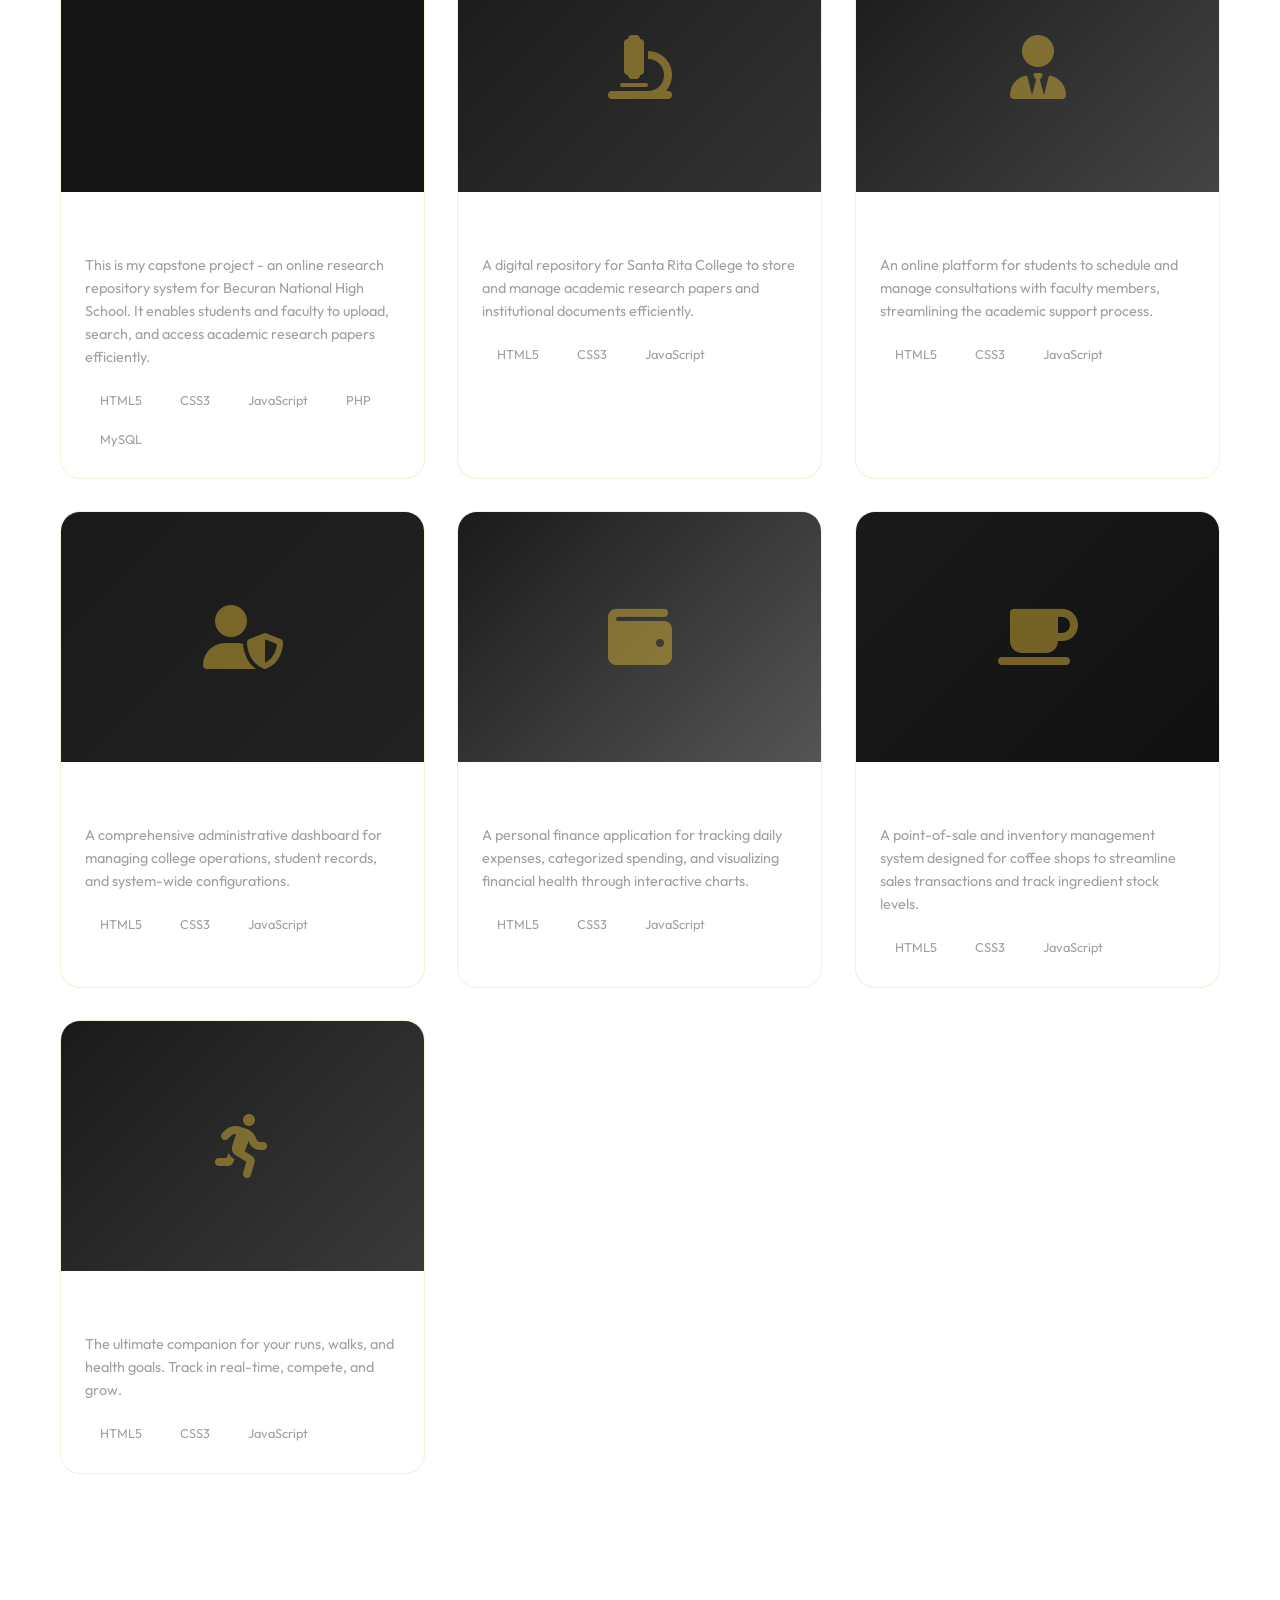
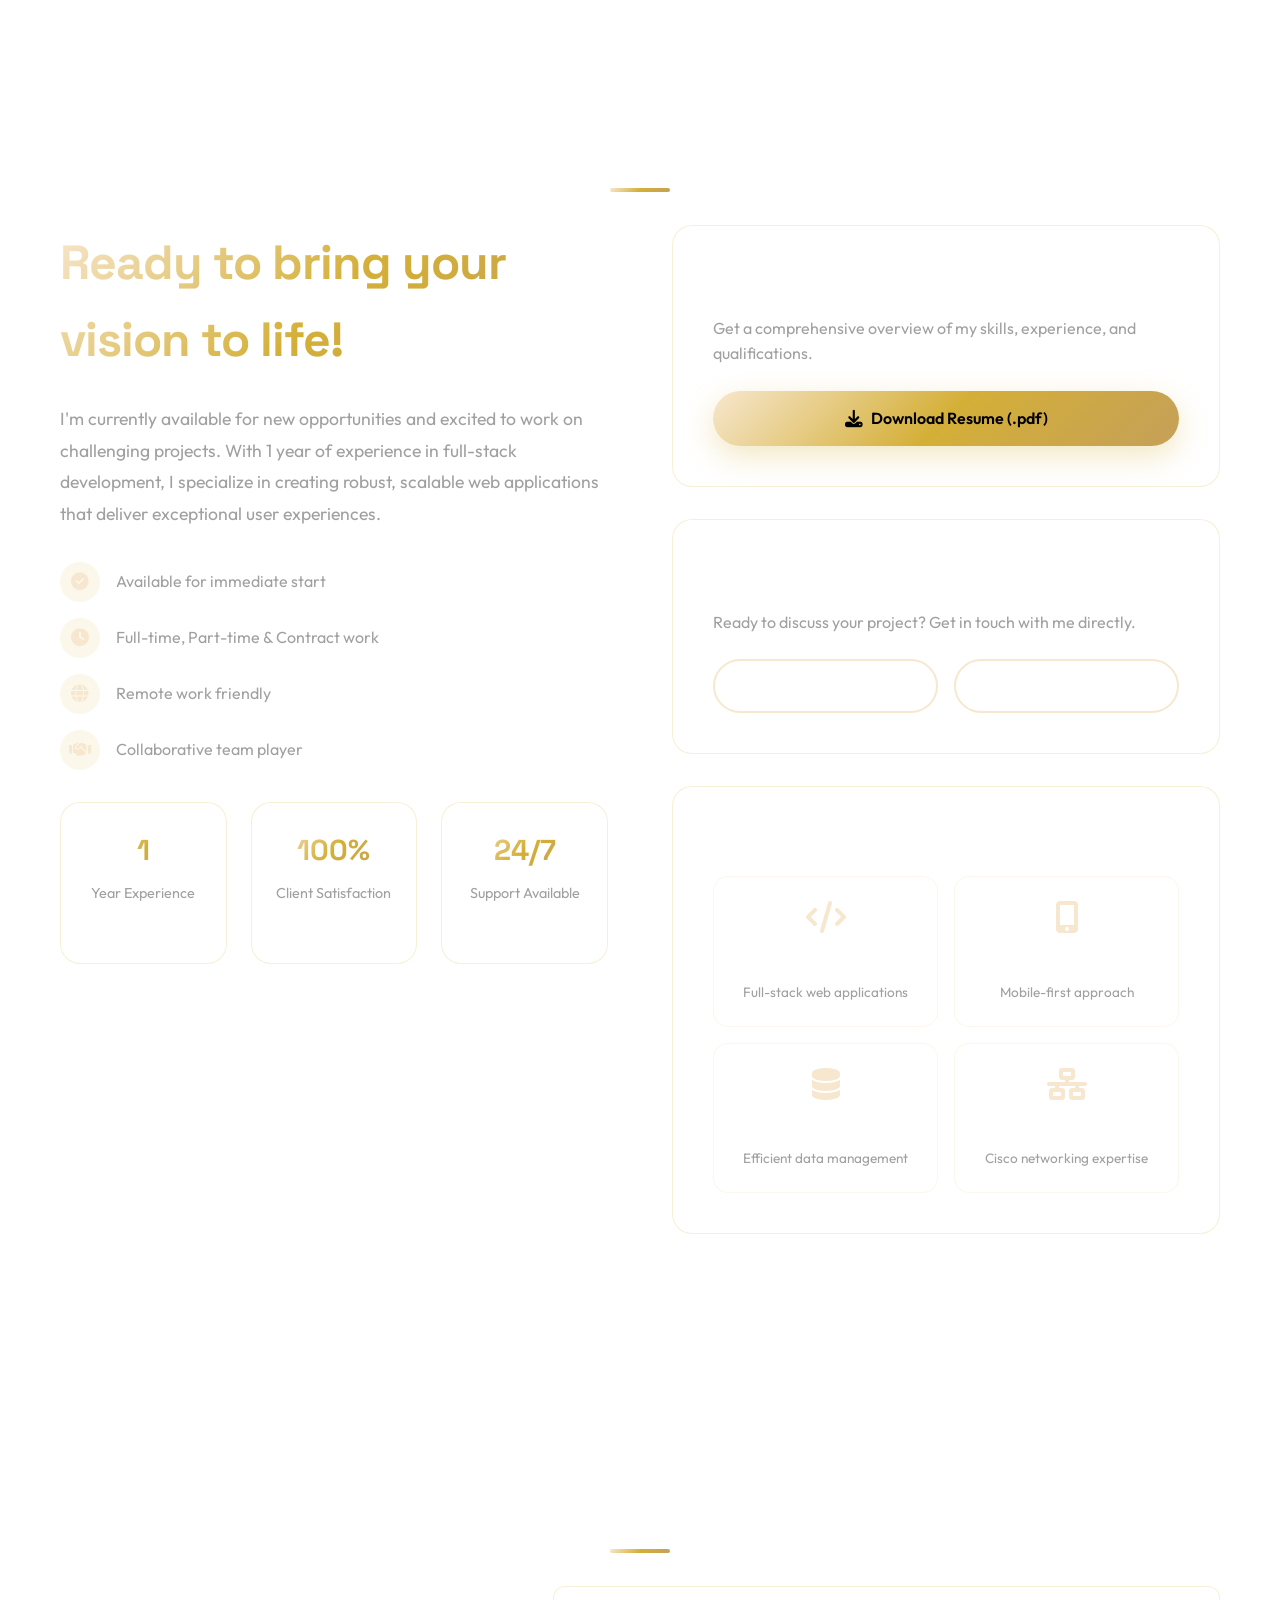
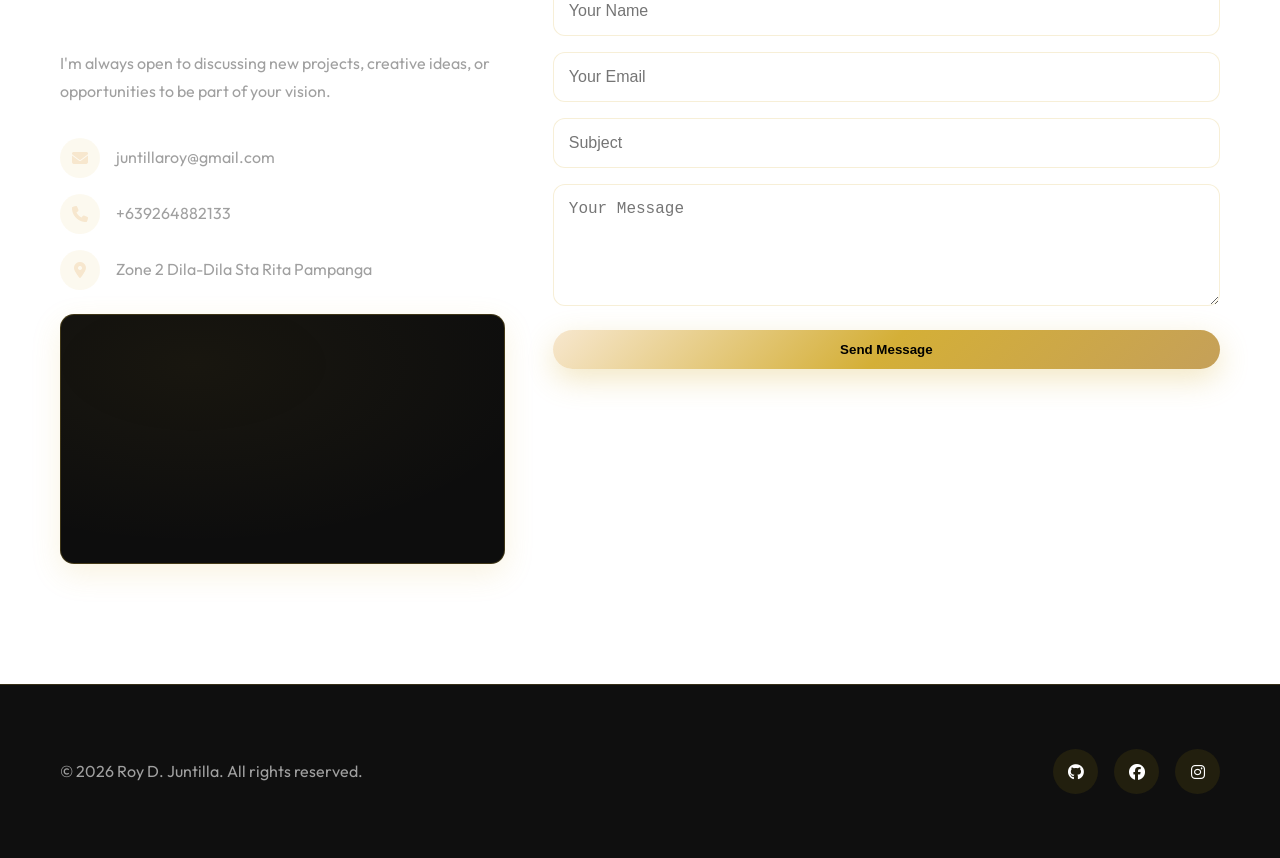
==== commit 80cac776: "this is my code" ====
--- a/index.html
+++ b/index.html
@@ -53,10 +53,10 @@
                 <h1 class="hero-title">
                     Hi, I'm <span class="gradient-text">Roy D. Juntilla</span>
                 </h1>
-                <p class="hero-subtitle">Full Stack Developer</p>
+                <p class="hero-subtitle">Fresh Graduate &bull; BS Information Systems</p>
                 <p class="hero-description">
-                    I build complete web applications from front-end to back-end.
-                    Passionate about creating efficient, scalable solutions using modern technologies.
+                    Motivated and detail-oriented Information Systems graduate with internship experience in web development.
+                    Skilled in PHP, MySQL, HTML, CSS, JavaScript, and Tailwind CSS.
                 </p>
                 <div class="hero-buttons">
                     <a href="#projects" class="btn btn-primary">View My Work</a>
@@ -89,7 +89,7 @@
             <h2 class="section-title">About Me</h2>
             <div class="about-content">
                 <div class="about-text">
-                    <h3>Hello! I'm Roy D. Juntilla — Information Systems Graduate</h3>
+                    <h3>I'm Roy D. Juntilla — BS Information Systems Graduate</h3>
                     <p>
                         Motivated and detail-oriented Information Systems graduate with internship experience in web development
                         and website maintenance. Skilled in PHP, MySQL, HTML, CSS, JavaScript, and Tailwind CSS, with strong
